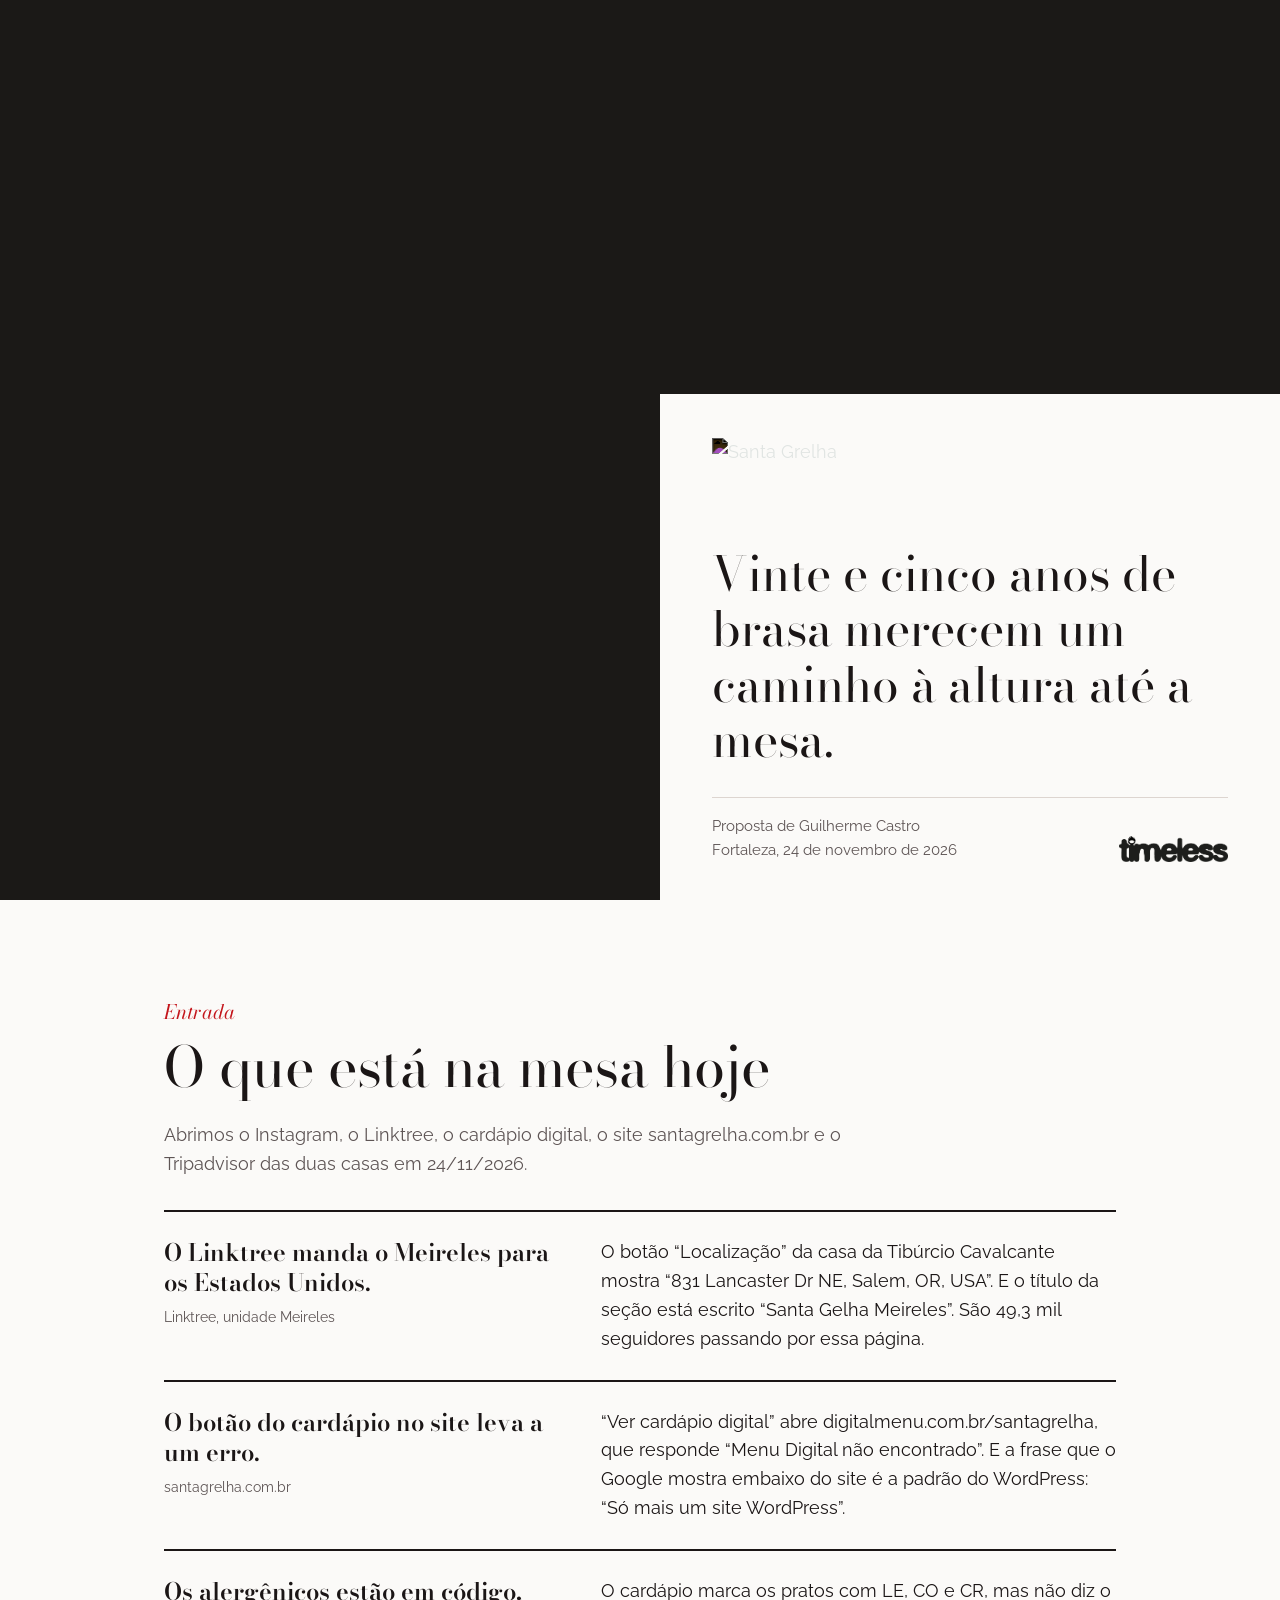
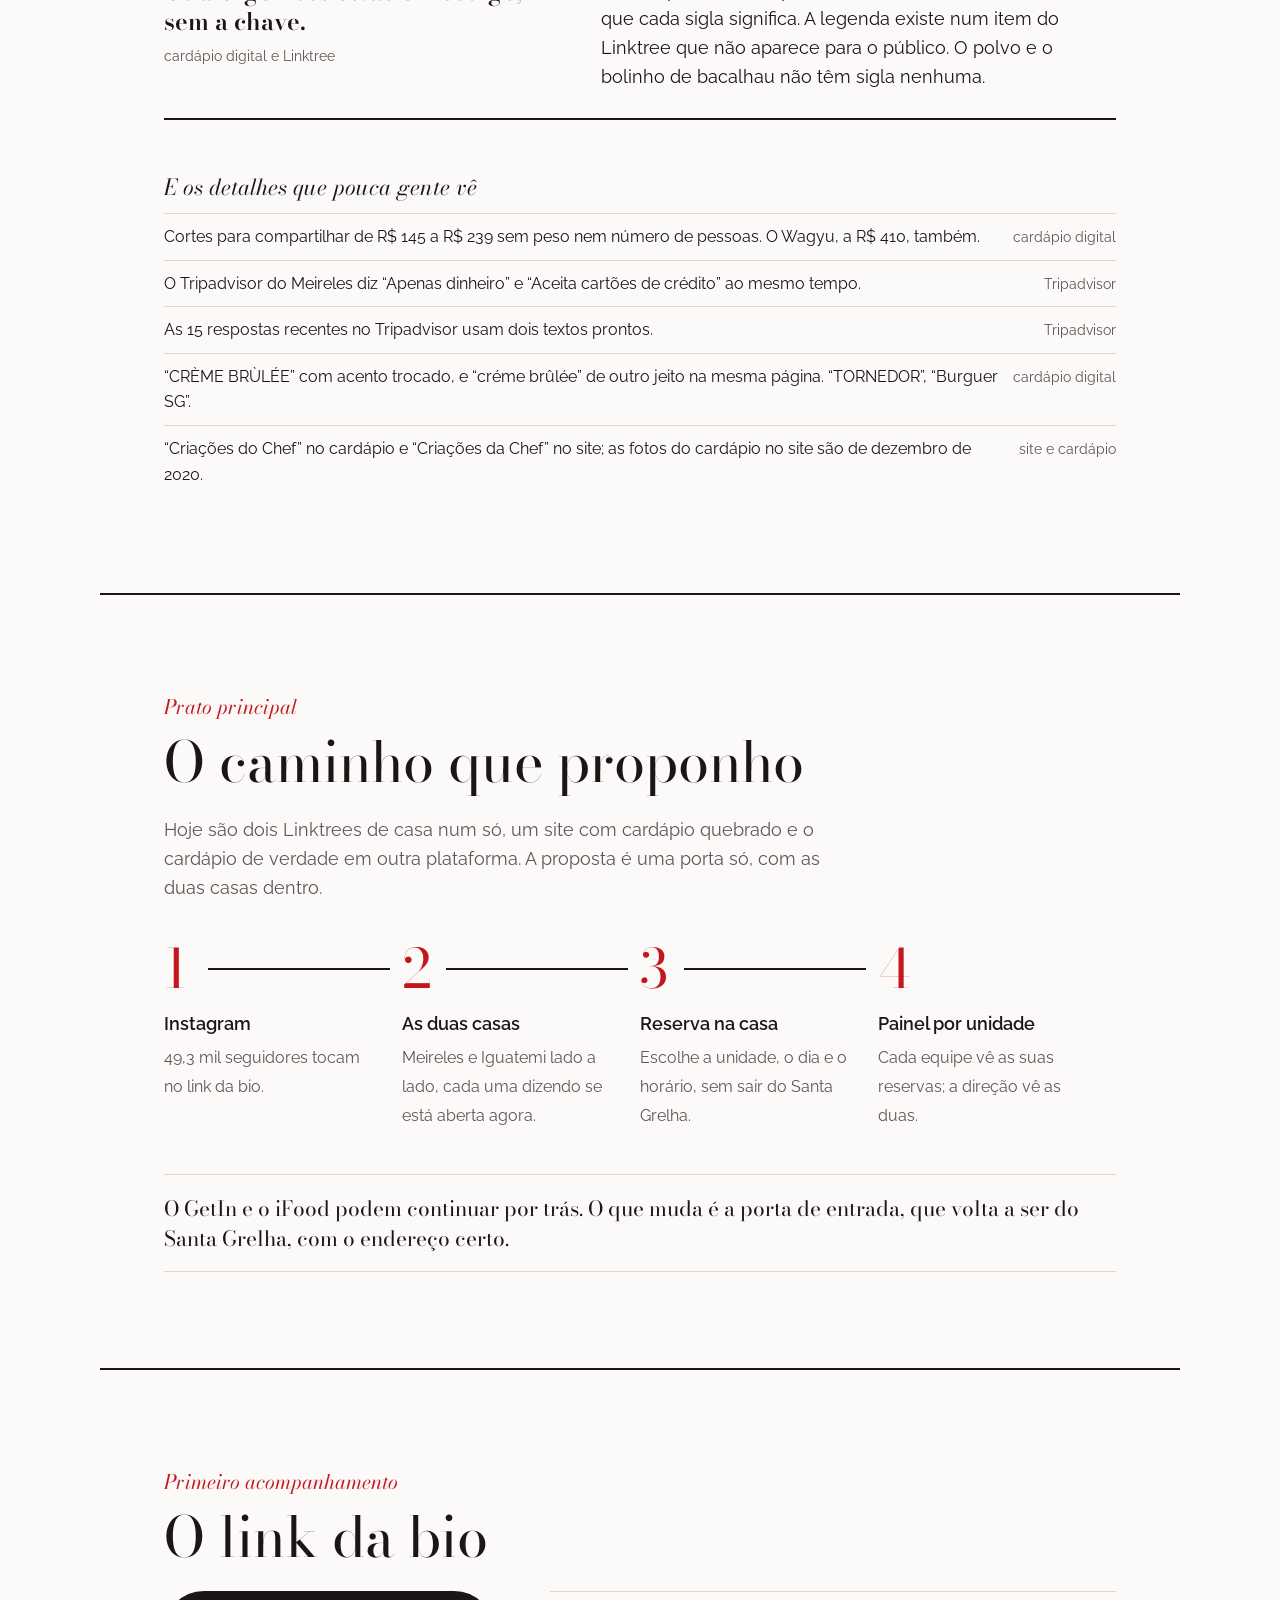
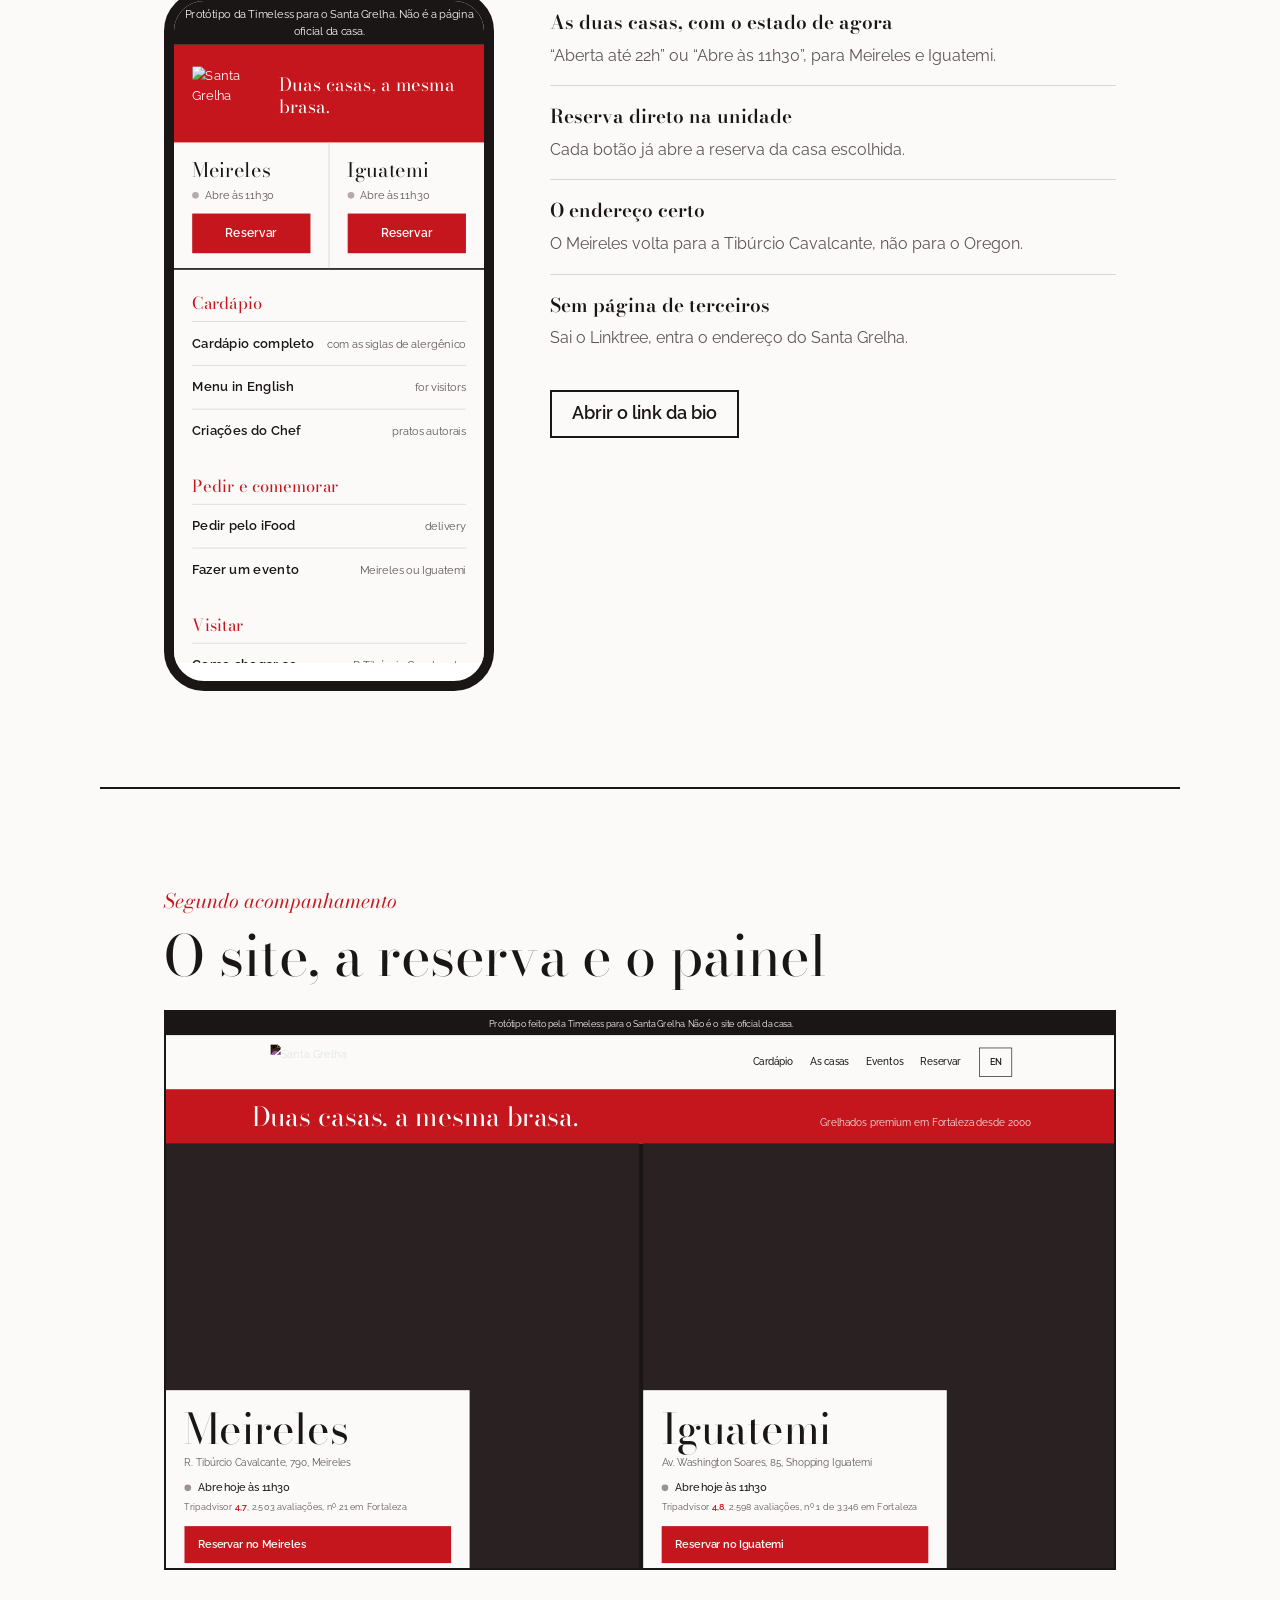
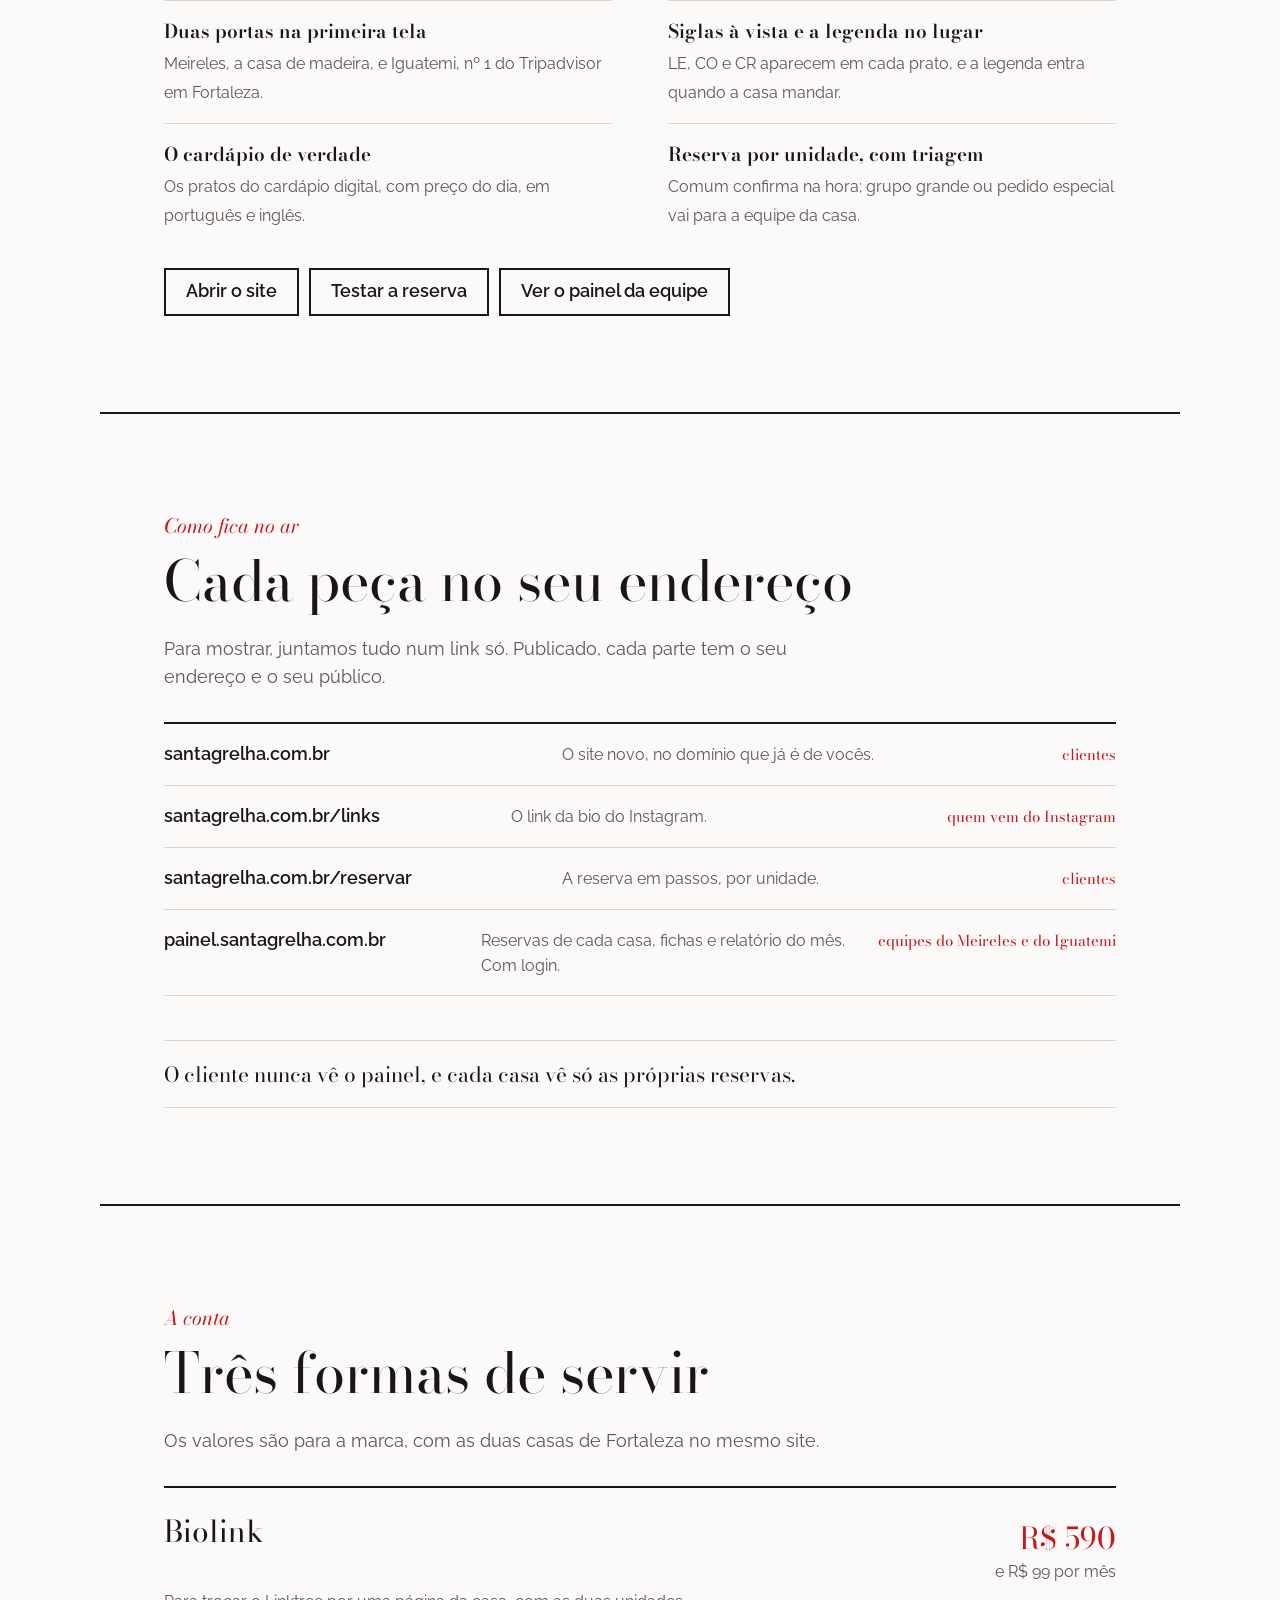
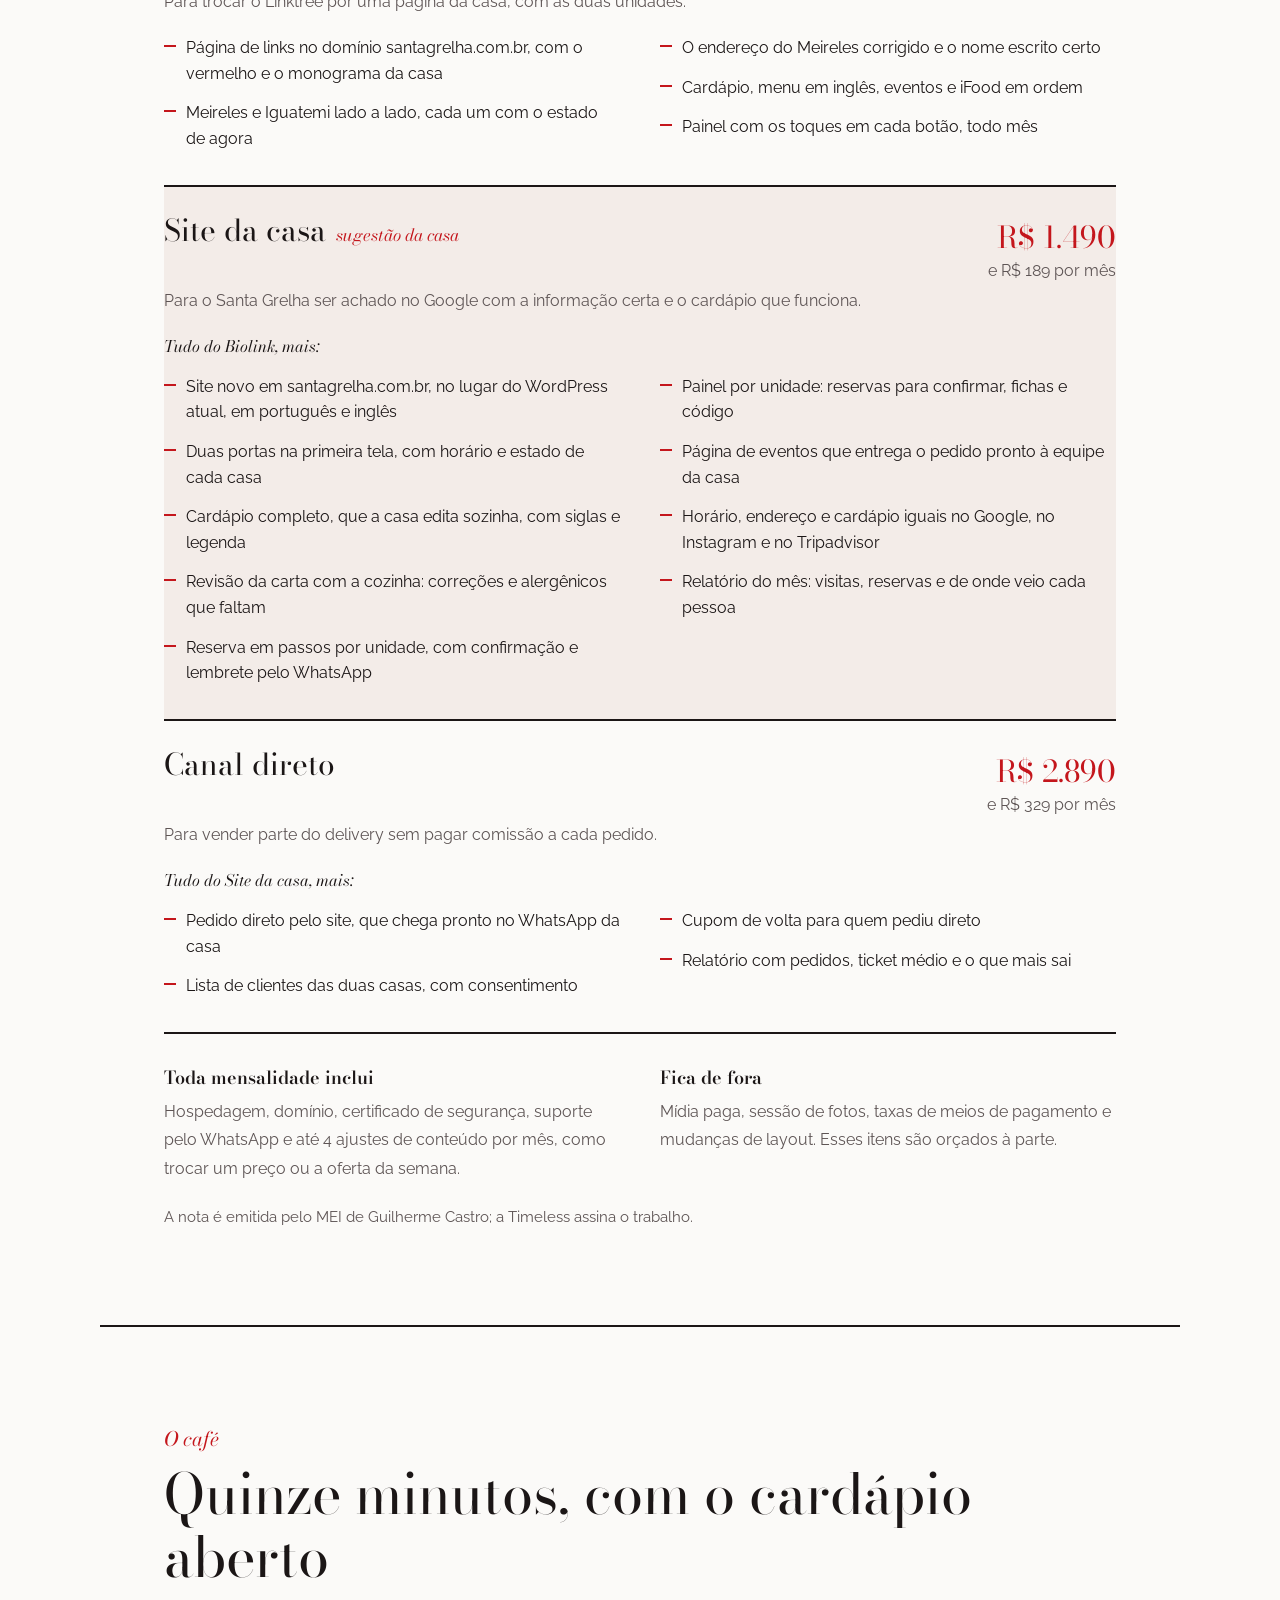
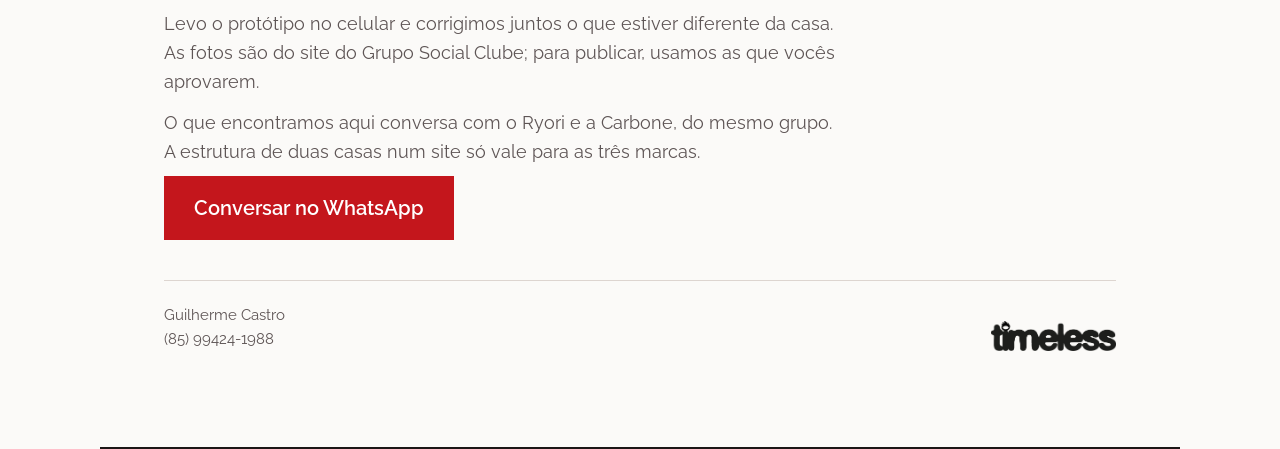
==== index.html @ 47408f88 "santa-grelha: proposta, site, reserva por unidade, link da bio e painel da equipe Co-Authored-By: Cl" ====
<!doctype html>
<html lang="pt-BR">
<head>
<meta charset="utf-8">
<meta name="viewport" content="width=device-width,initial-scale=1">
<meta name="robots" content="noindex,nofollow">
<title>Santa Grelha · proposta da Timeless</title>
<link rel="preconnect" href="https://fonts.googleapis.com">
<link rel="preconnect" href="https://fonts.gstatic.com" crossorigin>
<link href="https://fonts.googleapis.com/css2?family=Bodoni+Moda:ital,opsz,wght@0,6..96,400;0,6..96,500;0,6..96,600;1,6..96,400&family=Raleway:wght@400;500;600&display=swap" rel="stylesheet">
<style>
/* A proposta é um cardápio: entrada, prato principal, acompanhamentos, a conta, o café. Identidade tirada da própria casa. */

:root{--fundo:#FBFAF8;--fundo-2:#F3ECE8;--tinta:#1B1616;--tinta-2:#5E5555;--acento:#C4161C;--acento-txt:#fff;--regra:#DDD5D0;--serif:'Bodoni Moda',Didot,serif;--sans:'Raleway',system-ui,sans-serif;--peso:400;--italico:italic}
*{box-sizing:border-box;margin:0;padding:0}
body{background:var(--fundo);color:var(--tinta);font:400 18px/1.6 var(--sans);-webkit-font-smoothing:antialiased}
a{color:inherit}
:focus-visible{outline:3px solid var(--acento);outline-offset:3px}
.folha{max-width:1080px;margin:0 auto;padding:96px 64px;border-bottom:2px solid var(--tinta)}
.texto{max-width:62ch}
h2{font-family:var(--serif);font-style:var(--italico);font-weight:400;font-size:20px;color:var(--acento)}
h3{font-family:var(--serif);font-weight:var(--peso);font-size:clamp(34px,4.4vw,56px);line-height:1.12;margin:8px 0 22px}
p + p{margin-top:12px}
.mut{color:var(--tinta-2)}
.capa{position:relative;min-height:100vh;display:grid;grid-template-rows:1fr auto;background:#1b1917}
.capa .img{position:absolute;inset:0;background:url(https://static.wixstatic.com/media/404bb8_12f9ebec04d744c3be7153db3744b25d~mv2.jpg/v1/fill/w_2000,h_1300,al_c,q_82,enc_auto/sg.jpg) center/cover}
.capa .base{position:relative;background:var(--fundo);margin:0 0 0 auto;width:min(620px,100%);padding:44px 52px 38px}
.capa .wm{height:86px;filter:invert(1);mix-blend-mode:multiply;display:block;margin-bottom:22px}
.capa h1{font-family:var(--serif);font-weight:var(--peso);font-size:clamp(32px,3.8vw,48px);line-height:1.15}
.capa .por{display:flex;justify-content:space-between;align-items:end;gap:20px;margin-top:30px;padding-top:16px;border-top:1px solid var(--regra);font-size:15px;color:var(--tinta-2)}
.capa .por img{height:26px}
.achado{display:grid;grid-template-columns:minmax(0,1fr) minmax(0,1.3fr);gap:40px;padding:26px 0;border-top:2px solid var(--tinta)}
.achado:last-of-type{border-bottom:2px solid var(--tinta)}
.achado b{font-family:var(--serif);font-weight:600;font-size:24px;line-height:1.25;display:block}
.achado .fonte{font-size:14px;color:var(--tinta-2);margin-top:8px}
.miudos{margin-top:50px}
.miudos h4{font-family:var(--serif);font-style:var(--italico);font-weight:400;font-size:22px;margin-bottom:8px}
.miudo{display:flex;align-items:baseline;gap:12px;padding:10px 0;border-top:1px solid var(--regra);font-size:16px}
.miudo span:first-child{flex:1}
.miudo .onde{color:var(--tinta-2);font-size:14px;white-space:nowrap;text-align:right}
.elogio{margin-top:34px;padding:18px 22px;background:var(--fundo-2);font-family:var(--serif);font-size:20px;line-height:1.45}
.caminho{list-style:none;display:grid;grid-template-columns:repeat(4,1fr);margin-top:40px;counter-reset:p}
.caminho li{counter-increment:p;padding:0 24px 0 0;position:relative}
.caminho li::before{content:counter(p);display:block;font-family:var(--serif);font-size:54px;line-height:1;color:var(--acento);margin-bottom:14px}
.caminho li::after{content:'';position:absolute;top:26px;left:44px;right:12px;height:2px;background:var(--tinta)}
.caminho li:last-child::after{display:none}
.caminho b{display:block;font-weight:600;margin-bottom:4px}
.caminho span{font-size:16px;color:var(--tinta-2)}
.fica{margin-top:44px;padding:18px 0;border-top:1px solid var(--regra);border-bottom:1px solid var(--regra);font-family:var(--serif);font-size:21px;line-height:1.45}
.vivo{display:grid;grid-template-columns:auto 1fr;gap:56px;align-items:start;margin-top:12px}
.cel{width:330px;height:700px;border:10px solid var(--tinta);border-radius:40px;overflow:hidden;background:#fff}
.cel iframe{width:375px;height:800px;border:0;transform:scale(.827);transform-origin:0 0}
.notas{list-style:none}
.notas li{padding:16px 0;border-top:1px solid var(--regra)}
.notas b{display:block;font-family:var(--serif);font-weight:600;font-size:19px;margin-bottom:2px}
.notas span{color:var(--tinta-2);font-size:16px}
.abrir{display:inline-flex;align-items:center;min-height:48px;margin:22px 10px 0 0;padding:0 20px;border:2px solid var(--tinta);text-decoration:none;font-weight:600}
.abrir:hover{background:var(--tinta);color:var(--fundo)}
.tela{border:2px solid var(--tinta);height:560px;overflow:hidden;background:#fff;margin:6px 0 30px}
.tela iframe{width:1440px;height:1000px;border:0;transform:scale(.66);transform-origin:0 0}
.site .vivo{grid-template-columns:1fr 1fr}
.enderecos{margin-top:30px;border-top:2px solid var(--tinta)}
.enderecos div{display:grid;grid-template-columns:minmax(0,1.1fr) minmax(0,1.4fr) auto;gap:20px;padding:16px 0;border-bottom:1px solid var(--regra);align-items:baseline}
.enderecos b{font-weight:600;word-break:break-word}
.enderecos span{color:var(--tinta-2);font-size:16px}
.enderecos em{font-style:normal;font-family:var(--serif);color:var(--acento);font-size:15px;text-align:right}
.conta{margin-top:30px}
.plano{padding:26px 0;border-top:2px solid var(--tinta);display:grid;grid-template-columns:1fr auto;gap:8px 40px}
.plano:last-child{border-bottom:2px solid var(--tinta)}
.plano h4{font-family:var(--serif);font-weight:var(--peso);font-size:30px;line-height:1.15}
.plano .sug{font-family:var(--serif);font-style:var(--italico);font-size:17px;color:var(--acento);margin-left:10px}
.plano .val{text-align:right;font-family:var(--serif);font-size:30px;color:var(--acento);white-space:nowrap}
.plano .val small{display:block;font:400 16px var(--sans);color:var(--tinta-2)}
.plano p{color:var(--tinta-2);font-size:16px;grid-column:1/-1;max-width:70ch}
.plano.rec{background:var(--fundo-2)}
.vem{list-style:none;grid-column:1/-1;columns:2 300px;column-gap:40px;margin-top:6px}
.vem li{padding:7px 0 7px 22px;position:relative;font-size:16px;break-inside:avoid}
.vem li::before{content:'';position:absolute;left:0;top:17px;width:12px;height:2px;background:var(--acento)}
.vem li.tudo{font-family:var(--serif);font-style:var(--italico);padding-left:0;column-span:all}
.vem li.tudo::before{display:none}
.inclui{display:grid;grid-template-columns:1fr 1fr;gap:40px;margin-top:30px}
.inclui b{display:block;font-family:var(--serif);font-weight:600;font-size:18px;margin-bottom:4px}
.inclui span{color:var(--tinta-2);font-size:16px}
.rodape-conta{margin-top:22px;font-size:15px;color:var(--tinta-2);max-width:70ch}
.zap{display:inline-flex;align-items:center;min-height:64px;padding:0 30px;background:var(--acento);color:var(--acento-txt);text-decoration:none;font-size:20px;font-weight:600;margin:10px 0 40px}
.assina{display:flex;justify-content:space-between;align-items:end;gap:24px;flex-wrap:wrap;padding-top:22px;border-top:1px solid var(--regra);font-size:15px;color:var(--tinta-2)}
.assina img{height:30px}
.flutua{position:fixed;right:18px;bottom:18px;z-index:9;background:var(--acento);color:var(--acento-txt);text-decoration:none;font-weight:600;min-height:52px;display:none;align-items:center;padding:0 20px;box-shadow:0 8px 24px rgba(0,0,0,.25)}
@media (max-width:880px){
  .folha{padding:64px 22px} .capa .base{padding:32px 22px}
  .achado{grid-template-columns:1fr;gap:10px} .miudo{flex-direction:column;gap:2px} .miudo .onde{text-align:left}
  .caminho{grid-template-columns:1fr 1fr;gap:28px 0} .caminho li::after{display:none}
  .vivo,.site .vivo{grid-template-columns:1fr} .cel{margin:0 auto}
  .tela{height:300px} .tela iframe{transform:scale(.33)}
  .plano{grid-template-columns:1fr} .plano .val{text-align:left} .inclui{grid-template-columns:1fr;gap:18px}
  .enderecos div{grid-template-columns:1fr;gap:2px} .enderecos em{text-align:left}
}
@media print{
  @page{size:A4;margin:0}
  body{font-size:15px} .flutua{display:none!important} .abrir{display:none}
  .folha{max-width:none;height:297mm;overflow:hidden;padding:22mm 18mm;border:0;break-after:page}
  .capa{min-height:297mm;break-after:page} .capa .base{width:62%}
  .caminho{grid-template-columns:repeat(4,1fr)} .vivo{grid-template-columns:auto 1fr} .site .vivo{grid-template-columns:1fr 1fr}
  .tela{height:470px} .tela iframe{transform:scale(.48)}
  h3{font-size:38px;margin-bottom:14px} .folha .texto.mut{font-size:14px}
  .achado{padding:11px 0;gap:24px;grid-template-columns:1fr 2.2fr} .achado b{font-size:18px} .achado p{font-size:13px;line-height:1.5}
  .miudos{margin-top:18px} .miudo{padding:5px 0;font-size:12.5px} .miudo .onde{font-size:11.5px} .elogio{font-size:15px;margin-top:16px;padding:12px 16px}
  .folha.conta-folha{height:auto;min-height:0;overflow:visible}
  .plano{break-inside:avoid;padding:16px 0} .plano:last-child{break-before:page;margin-top:22mm}
  .vem li{font-size:13px;padding:4px 0 4px 20px} .vem li::before{top:12px} .plano h4,.plano .val{font-size:24px} .inclui{break-inside:avoid}
}

</style>
</head>
<body>
<header class="capa">
  <div class="img" role="img" aria-label="Fachada do Santa Grelha Meireles, foto do site do Grupo Social Clube"></div>
  <div></div>
  <div class="base">
    <img class="wm" src="https://static.wixstatic.com/media/404bb8_81e786be002e46a6983a11a3dbeebdc5~mv2.png/v1/fill/w_600,h_440,al_c,q_85/sg.png" alt="Santa Grelha">
    <h1>Vinte e cinco anos de brasa merecem um caminho à altura até a mesa.</h1>
    <div class="por"><span>Proposta de Guilherme Castro<br>Fortaleza, 24 de novembro de 2026</span><img src="assets/timeless.png" alt="Timeless"></div>
  </div>
</header>

<section class="folha">
  <h2>Entrada</h2>
  <h3>O que está na mesa hoje</h3>
  <p class="texto mut">Abrimos o Instagram, o Linktree, o cardápio digital, o site santagrelha.com.br e o Tripadvisor das duas casas em 24/11/2026.</p>
  <div style="margin-top:32px"><div class="achado"><div><b>O Linktree manda o Meireles para os Estados Unidos.</b><div class="fonte">Linktree, unidade Meireles</div></div><p>O botão “Localização” da casa da Tibúrcio Cavalcante mostra “831 Lancaster Dr NE, Salem, OR, USA”. E o título da seção está escrito “Santa Gelha Meireles”. São 49,3 mil seguidores passando por essa página.</p></div><div class="achado"><div><b>O botão do cardápio no site leva a um erro.</b><div class="fonte">santagrelha.com.br</div></div><p>“Ver cardápio digital” abre digitalmenu.com.br/santagrelha, que responde “Menu Digital não encontrado”. E a frase que o Google mostra embaixo do site é a padrão do WordPress: “Só mais um site WordPress”.</p></div><div class="achado"><div><b>Os alergênicos estão em código, sem a chave.</b><div class="fonte">cardápio digital e Linktree</div></div><p>O cardápio marca os pratos com LE, CO e CR, mas não diz o que cada sigla significa. A legenda existe num item do Linktree que não aparece para o público. O polvo e o bolinho de bacalhau não têm sigla nenhuma.</p></div></div>
  <div class="miudos"><h4>E os detalhes que pouca gente vê</h4><div class="miudo"><span>Cortes para compartilhar de R$ 145 a R$ 239 sem peso nem número de pessoas. O Wagyu, a R$ 410, também.</span><span class="onde">cardápio digital</span></div><div class="miudo"><span>O Tripadvisor do Meireles diz “Apenas dinheiro” e “Aceita cartões de crédito” ao mesmo tempo.</span><span class="onde">Tripadvisor</span></div><div class="miudo"><span>As 15 respostas recentes no Tripadvisor usam dois textos prontos.</span><span class="onde">Tripadvisor</span></div><div class="miudo"><span>“CRÈME BRÙLÉE” com acento trocado, e “créme brûlée” de outro jeito na mesma página. “TORNEDOR”, “Burguer SG”.</span><span class="onde">cardápio digital</span></div><div class="miudo"><span>“Criações do Chef” no cardápio e “Criações da Chef” no site; as fotos do cardápio no site são de dezembro de 2020.</span><span class="onde">site e cardápio</span></div></div>
</section>

<section class="folha">
  <h2>Prato principal</h2>
  <h3>O caminho que proponho</h3>
  <p class="texto mut">Hoje são dois Linktrees de casa num só, um site com cardápio quebrado e o cardápio de verdade em outra plataforma. A proposta é uma porta só, com as duas casas dentro.</p>
  <ol class="caminho"><li><b>Instagram</b><span>49,3 mil seguidores tocam no link da bio.</span></li><li><b>As duas casas</b><span>Meireles e Iguatemi lado a lado, cada uma dizendo se está aberta agora.</span></li><li><b>Reserva na casa</b><span>Escolhe a unidade, o dia e o horário, sem sair do Santa Grelha.</span></li><li><b>Painel por unidade</b><span>Cada equipe vê as suas reservas; a direção vê as duas.</span></li></ol>
  <p class="fica">O GetIn e o iFood podem continuar por trás. O que muda é a porta de entrada, que volta a ser do Santa Grelha, com o endereço certo.</p>
</section>

<section class="folha">
  <h2>Primeiro acompanhamento</h2>
  <h3>O link da bio</h3>
  <div class="vivo">
    <div class="cel"><iframe src="site/links/" title="Protótipo do link da bio" loading="lazy"></iframe></div>
    <div><ul class="notas"><li><b>As duas casas, com o estado de agora</b><span>“Aberta até 22h” ou “Abre às 11h30”, para Meireles e Iguatemi.</span></li><li><b>Reserva direto na unidade</b><span>Cada botão já abre a reserva da casa escolhida.</span></li><li><b>O endereço certo</b><span>O Meireles volta para a Tibúrcio Cavalcante, não para o Oregon.</span></li><li><b>Sem página de terceiros</b><span>Sai o Linktree, entra o endereço do Santa Grelha.</span></li></ul><a class="abrir" href="site/links/">Abrir o link da bio</a></div>
  </div>
</section>

<section class="folha site">
  <h2>Segundo acompanhamento</h2>
  <h3>O site, a reserva e o painel</h3>
  <div class="tela"><iframe src="site/" title="Protótipo do site" loading="lazy" tabindex="-1"></iframe></div>
  <div class="vivo"><ul class="notas"><li><b>Duas portas na primeira tela</b><span>Meireles, a casa de madeira, e Iguatemi, nº 1 do Tripadvisor em Fortaleza.</span></li><li><b>O cardápio de verdade</b><span>Os pratos do cardápio digital, com preço do dia, em português e inglês.</span></li></ul><ul class="notas"><li><b>Siglas à vista e a legenda no lugar</b><span>LE, CO e CR aparecem em cada prato, e a legenda entra quando a casa mandar.</span></li><li><b>Reserva por unidade, com triagem</b><span>Comum confirma na hora; grupo grande ou pedido especial vai para a equipe da casa.</span></li></ul></div>
  <a class="abrir" href="site/">Abrir o site</a><a class="abrir" href="site/reservar/">Testar a reserva</a><a class="abrir" href="painel/">Ver o painel da equipe</a>
</section>

<section class="folha">
  <h2>Como fica no ar</h2>
  <h3>Cada peça no seu endereço</h3>
  <p class="texto mut">Para mostrar, juntamos tudo num link só. Publicado, cada parte tem o seu endereço e o seu público.</p>
  <div class="enderecos"><div><b>santagrelha.com.br</b><span>O site novo, no domínio que já é de vocês.</span><em>clientes</em></div><div><b>santagrelha.com.br/links</b><span>O link da bio do Instagram.</span><em>quem vem do Instagram</em></div><div><b>santagrelha.com.br/reservar</b><span>A reserva em passos, por unidade.</span><em>clientes</em></div><div><b>painel.santagrelha.com.br</b><span>Reservas de cada casa, fichas e relatório do mês. Com login.</span><em>equipes do Meireles e do Iguatemi</em></div></div>
  <p class="fica">O cliente nunca vê o painel, e cada casa vê só as próprias reservas.</p>
</section>

<section class="folha conta-folha">
  <h2>A conta</h2>
  <h3>Três formas de servir</h3>
  <p class="texto mut">Os valores são para a marca, com as duas casas de Fortaleza no mesmo site.</p>
  <div class="conta">
    <div class="plano"><h4>Biolink</h4><div class="val">R$ 590<small>e R$ 99 por mês</small></div>
      <p>Para trocar o Linktree por uma página da casa, com as duas unidades.</p><ul class="vem"><li>Página de links no domínio santagrelha.com.br, com o vermelho e o monograma da casa</li><li>Meireles e Iguatemi lado a lado, cada um com o estado de agora</li><li>O endereço do Meireles corrigido e o nome escrito certo</li><li>Cardápio, menu em inglês, eventos e iFood em ordem</li><li>Painel com os toques em cada botão, todo mês</li></ul></div>
    <div class="plano rec"><h4>Site da casa<span class="sug">sugestão da casa</span></h4><div class="val">R$ 1.490<small>e R$ 189 por mês</small></div>
      <p>Para o Santa Grelha ser achado no Google com a informação certa e o cardápio que funciona.</p><ul class="vem"><li class="tudo">Tudo do Biolink, mais:</li><li>Site novo em santagrelha.com.br, no lugar do WordPress atual, em português e inglês</li><li>Duas portas na primeira tela, com horário e estado de cada casa</li><li>Cardápio completo, que a casa edita sozinha, com siglas e legenda</li><li>Revisão da carta com a cozinha: correções e alergênicos que faltam</li><li>Reserva em passos por unidade, com confirmação e lembrete pelo WhatsApp</li><li>Painel por unidade: reservas para confirmar, fichas e código</li><li>Página de eventos que entrega o pedido pronto à equipe da casa</li><li>Horário, endereço e cardápio iguais no Google, no Instagram e no Tripadvisor</li><li>Relatório do mês: visitas, reservas e de onde veio cada pessoa</li></ul></div>
    <div class="plano"><h4>Canal direto</h4><div class="val">R$ 2.890<small>e R$ 329 por mês</small></div>
      <p>Para vender parte do delivery sem pagar comissão a cada pedido.</p><ul class="vem"><li class="tudo">Tudo do Site da casa, mais:</li><li>Pedido direto pelo site, que chega pronto no WhatsApp da casa</li><li>Lista de clientes das duas casas, com consentimento</li><li>Cupom de volta para quem pediu direto</li><li>Relatório com pedidos, ticket médio e o que mais sai</li></ul></div>
  </div>
  <div class="inclui">
    <div><b>Toda mensalidade inclui</b><span>Hospedagem, domínio, certificado de segurança, suporte pelo WhatsApp e até 4 ajustes de conteúdo por mês, como trocar um preço ou a oferta da semana.</span></div>
    <div><b>Fica de fora</b><span>Mídia paga, sessão de fotos, taxas de meios de pagamento e mudanças de layout. Esses itens são orçados à parte.</span></div>
  </div>
  <p class="rodape-conta">A nota é emitida pelo MEI de Guilherme Castro; a Timeless assina o trabalho.</p>
</section>

<section class="folha">
  <h2>O café</h2>
  <h3>Quinze minutos, com o cardápio aberto</h3>
  <p class="texto mut">Levo o protótipo no celular e corrigimos juntos o que estiver diferente da casa. As fotos são do site do Grupo Social Clube; para publicar, usamos as que vocês aprovarem.</p>
  <p class="texto mut">O que encontramos aqui conversa com o Ryori e a Carbone, do mesmo grupo. A estrutura de duas casas num site só vale para as três marcas.</p>
  <a class="zap" href="https://wa.me/5585994241988?text=Ol%C3%A1%2C%20Guilherme.%20Vi%20a%20proposta%20para%20o%20Santa%20Grelha." target="_blank" rel="noopener">Conversar no WhatsApp</a>
  <div class="assina"><span>Guilherme Castro<br>(85) 99424-1988</span><img src="assets/timeless.png" alt="Timeless"></div>
</section>
<script>
const fl=()=>document.querySelector('.flutua').style.display=scrollY>innerHeight*.6?'flex':'none';
addEventListener('scroll',fl,{passive:true});
</script>
<a class="flutua" href="https://wa.me/5585994241988?text=Ol%C3%A1%2C%20Guilherme.%20Vi%20a%20proposta%20para%20o%20Santa%20Grelha." target="_blank" rel="noopener">WhatsApp</a>
</body>
</html>
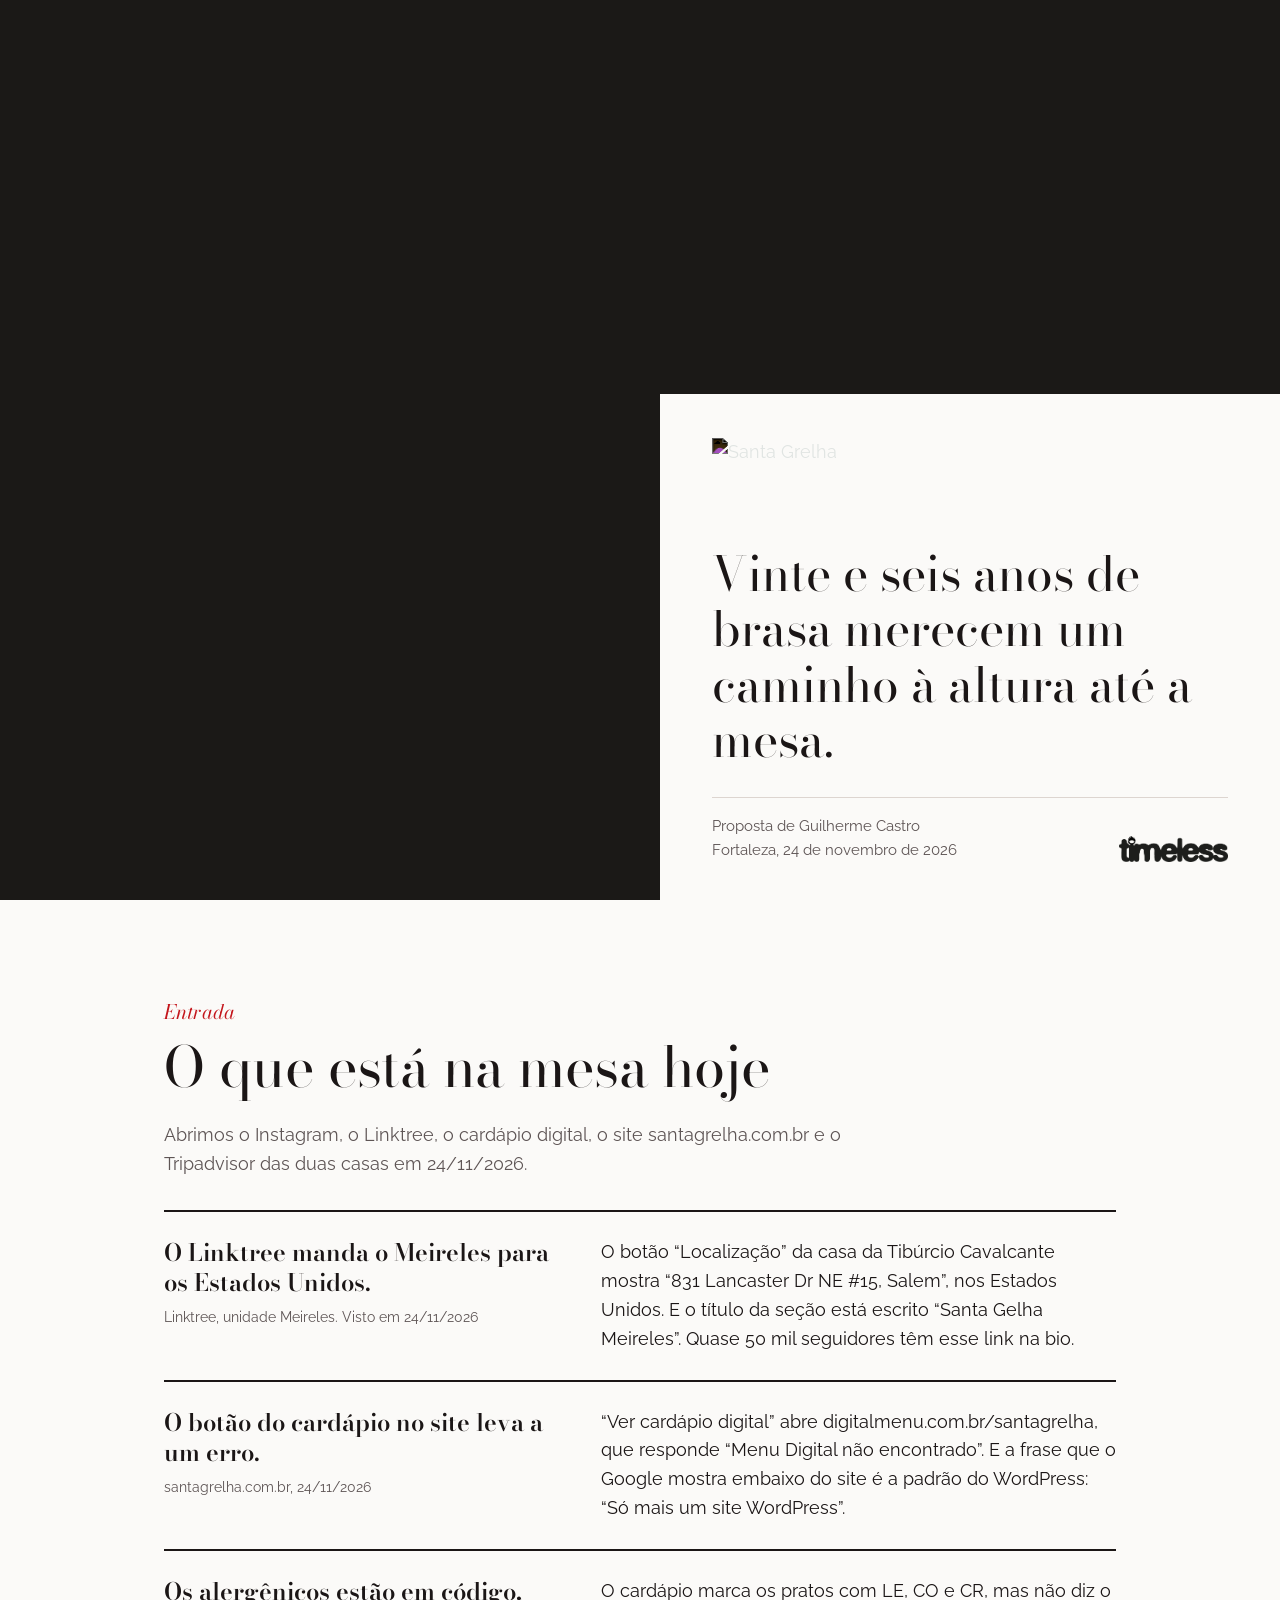
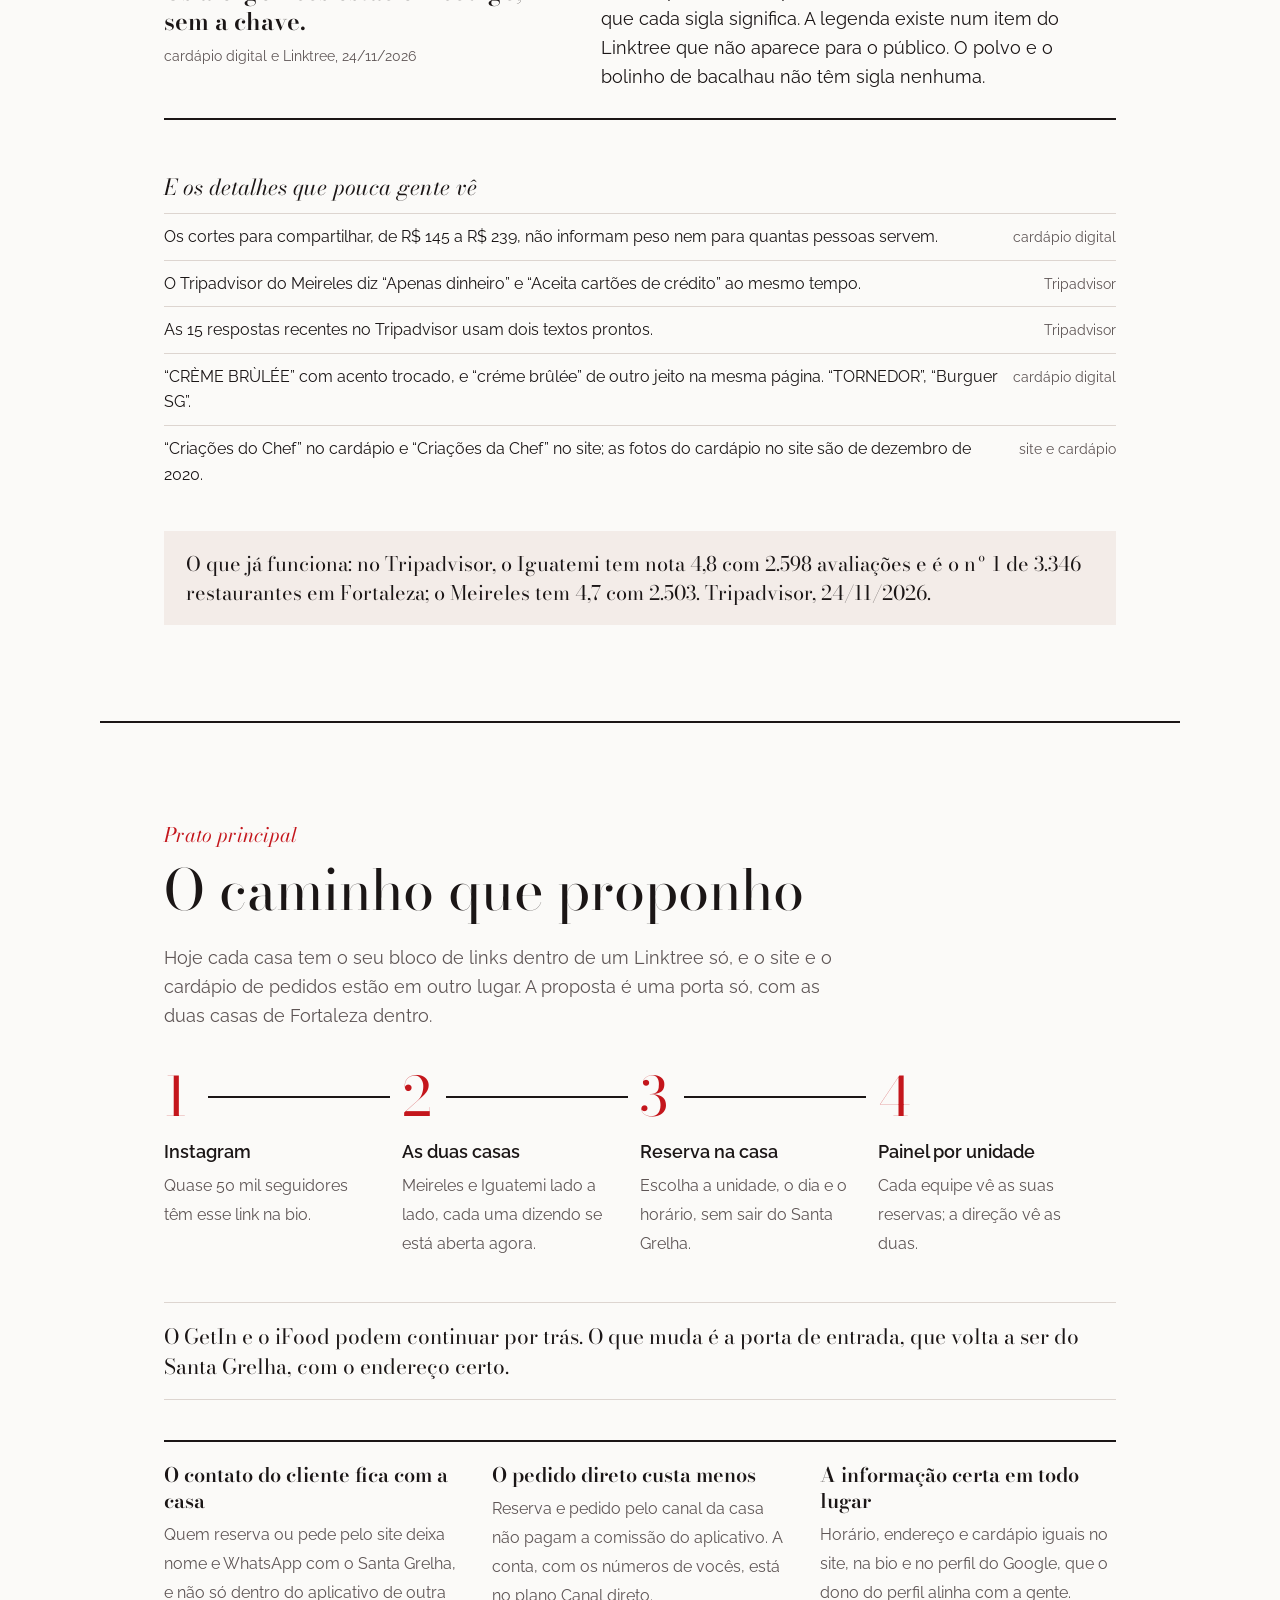
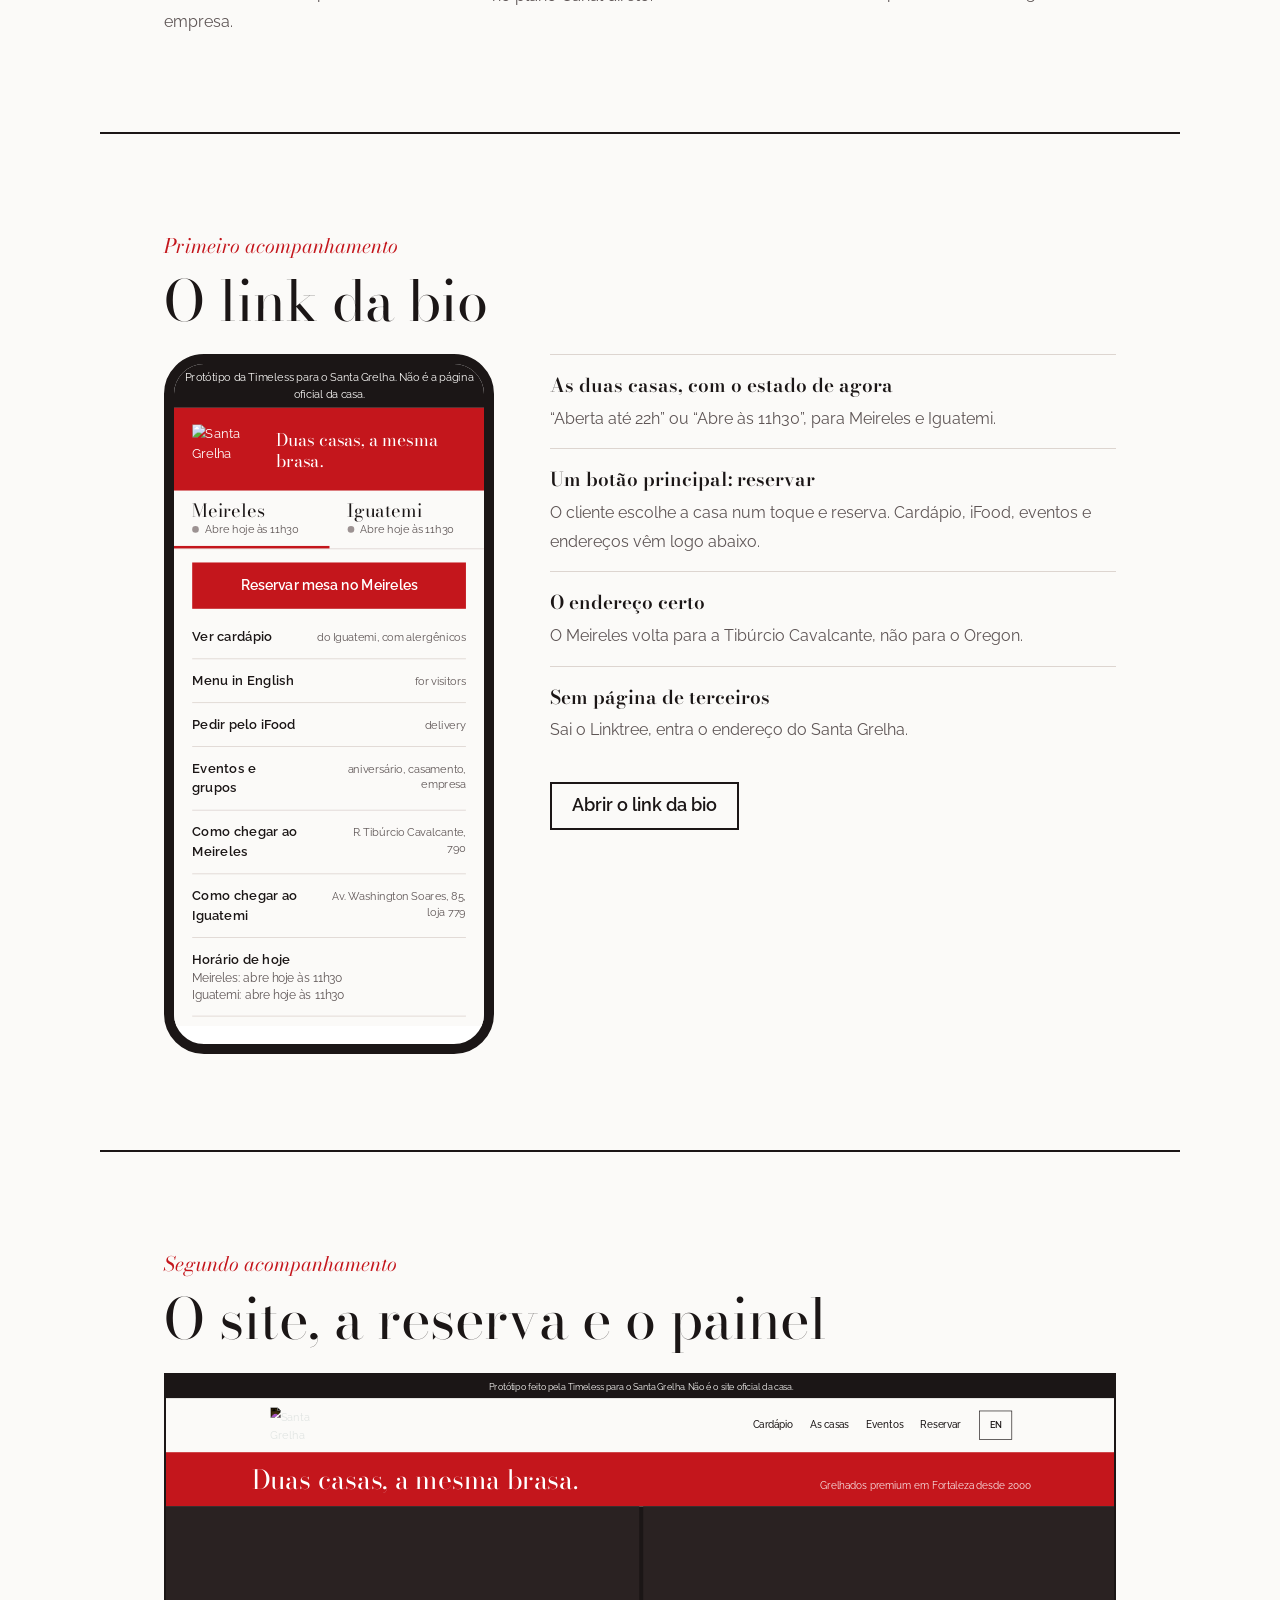
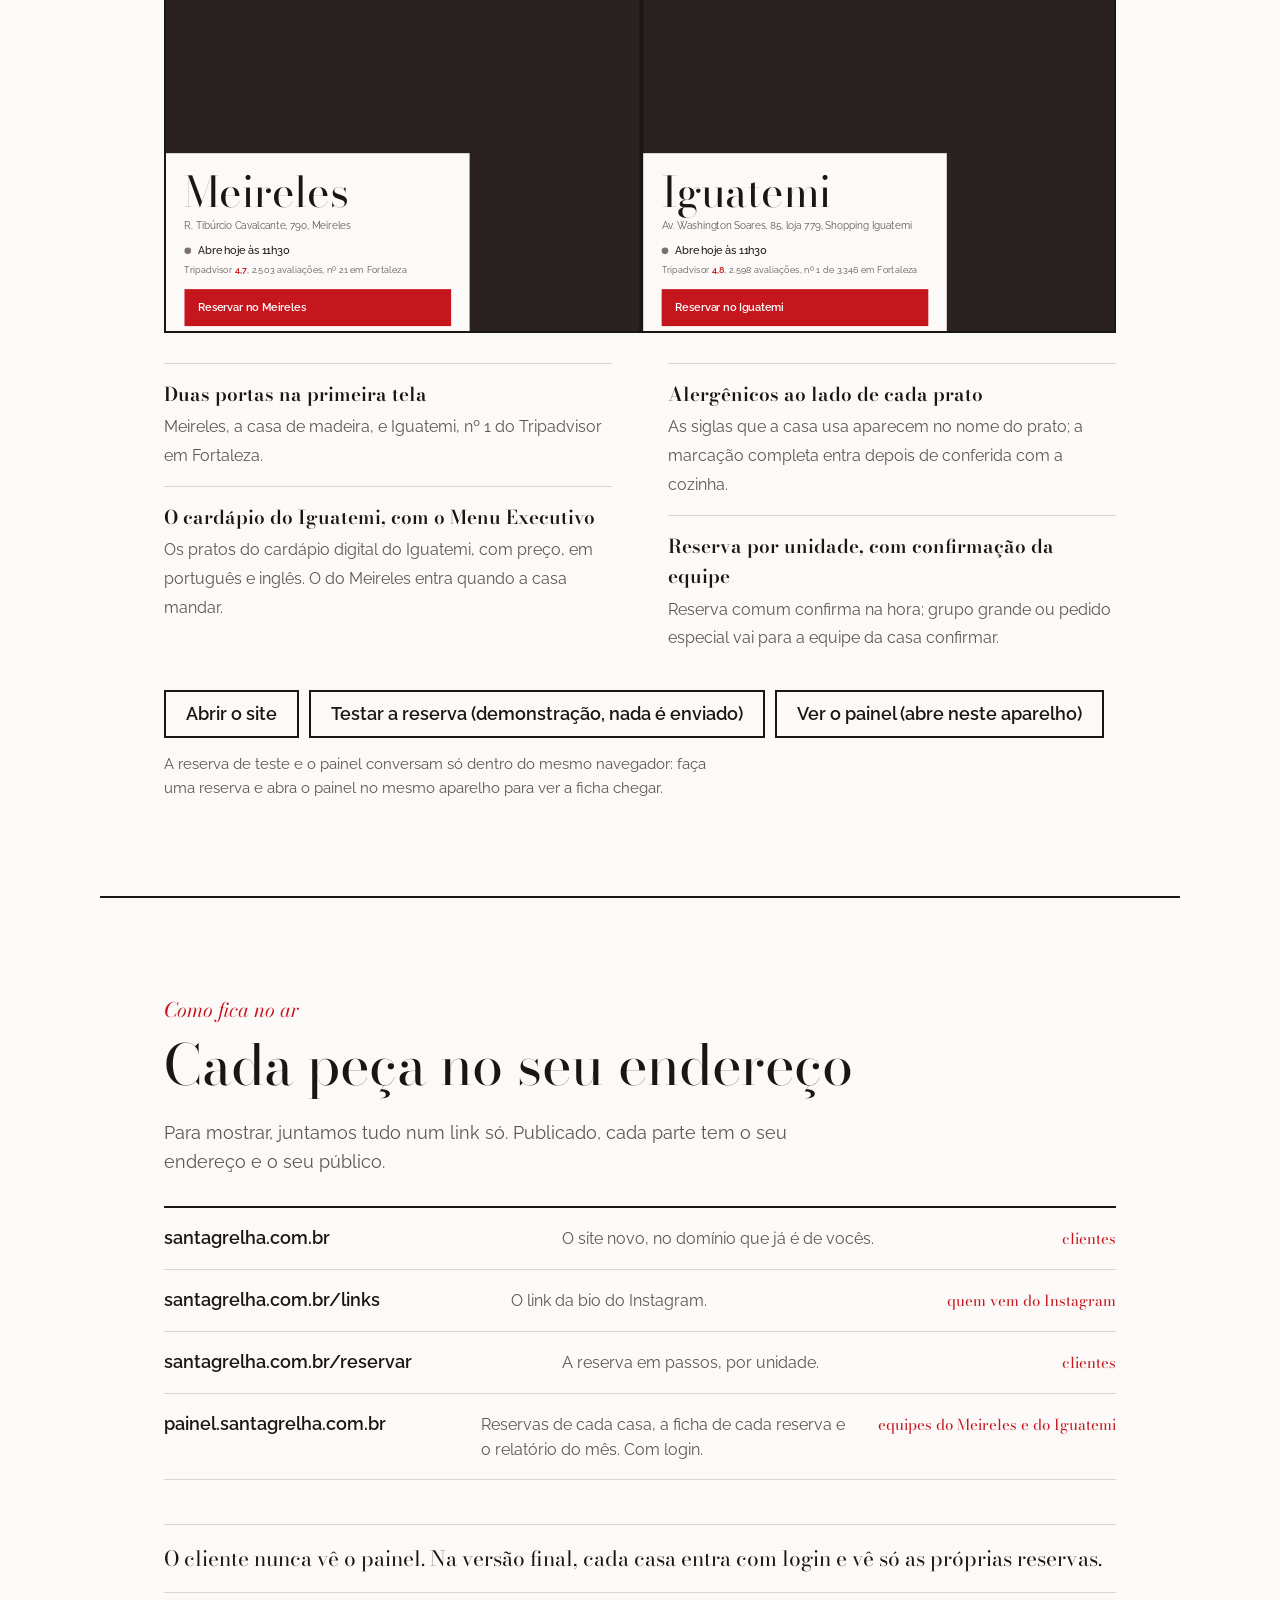
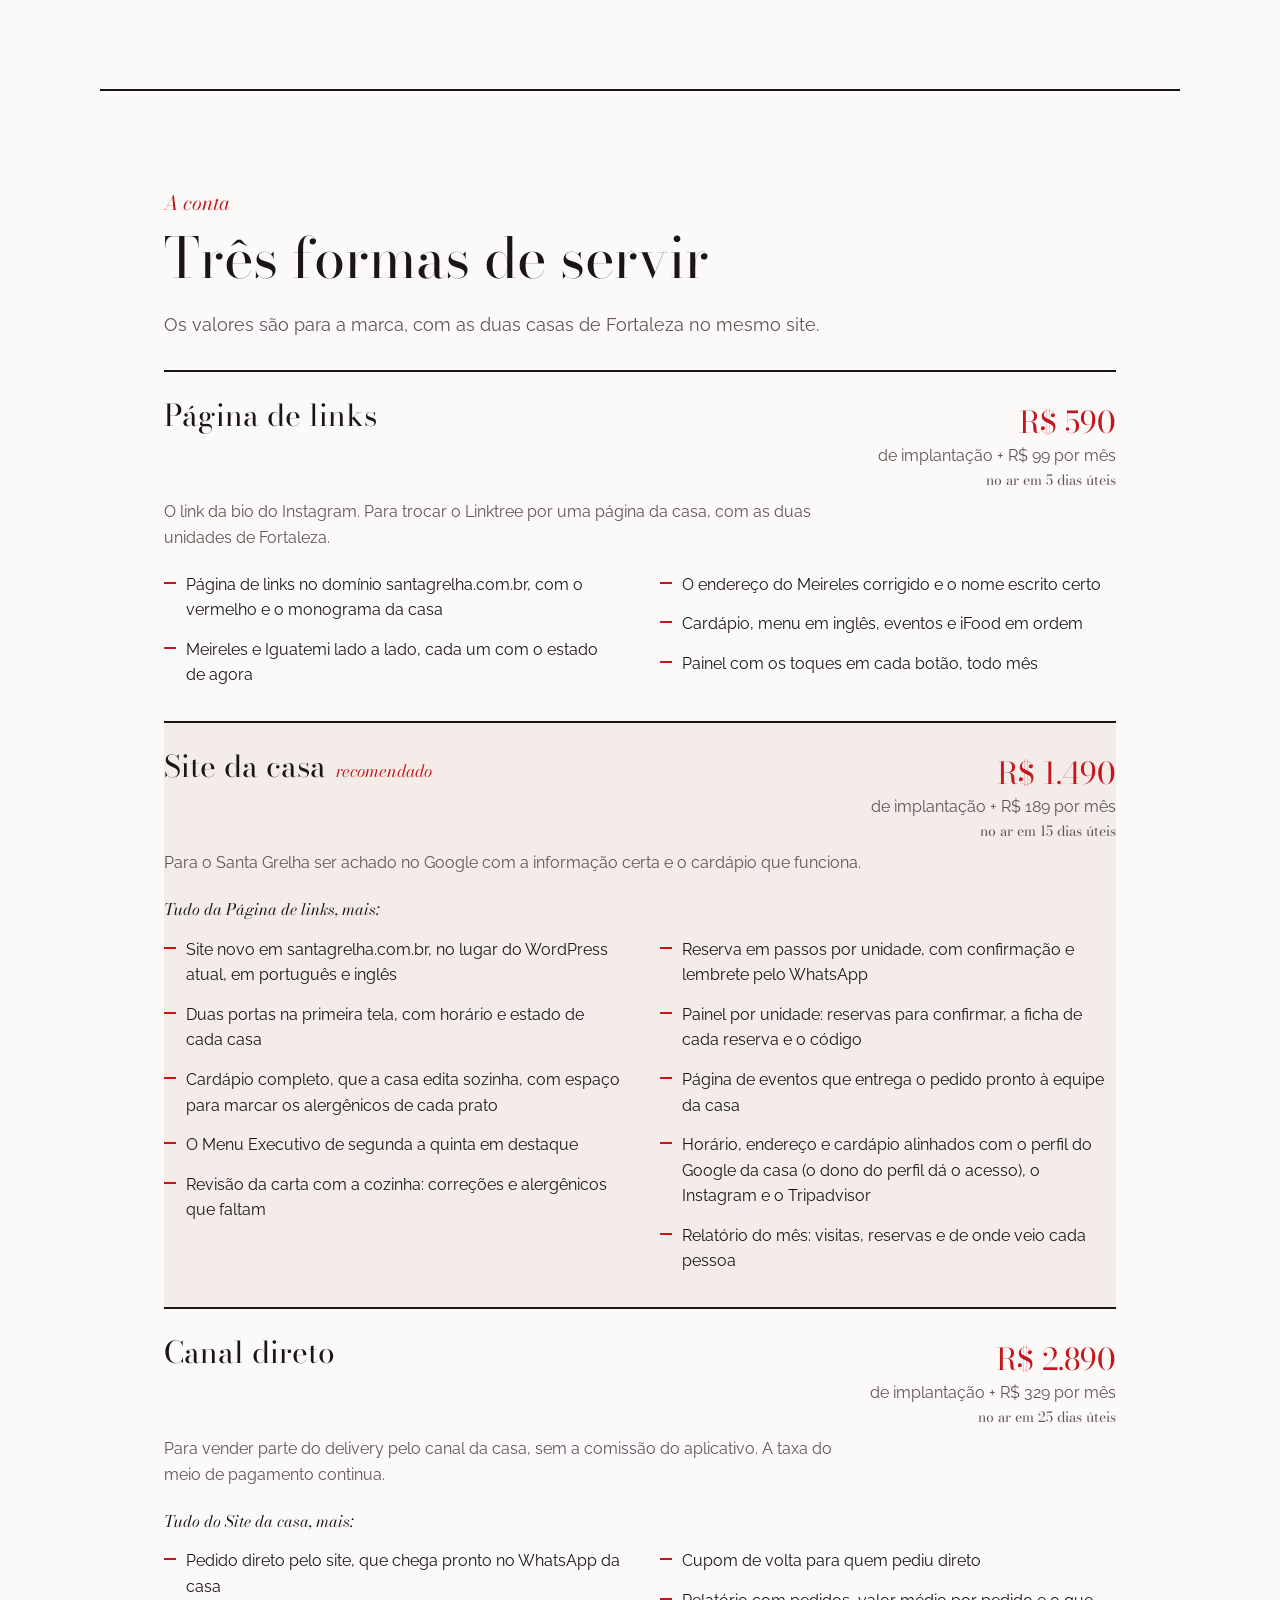
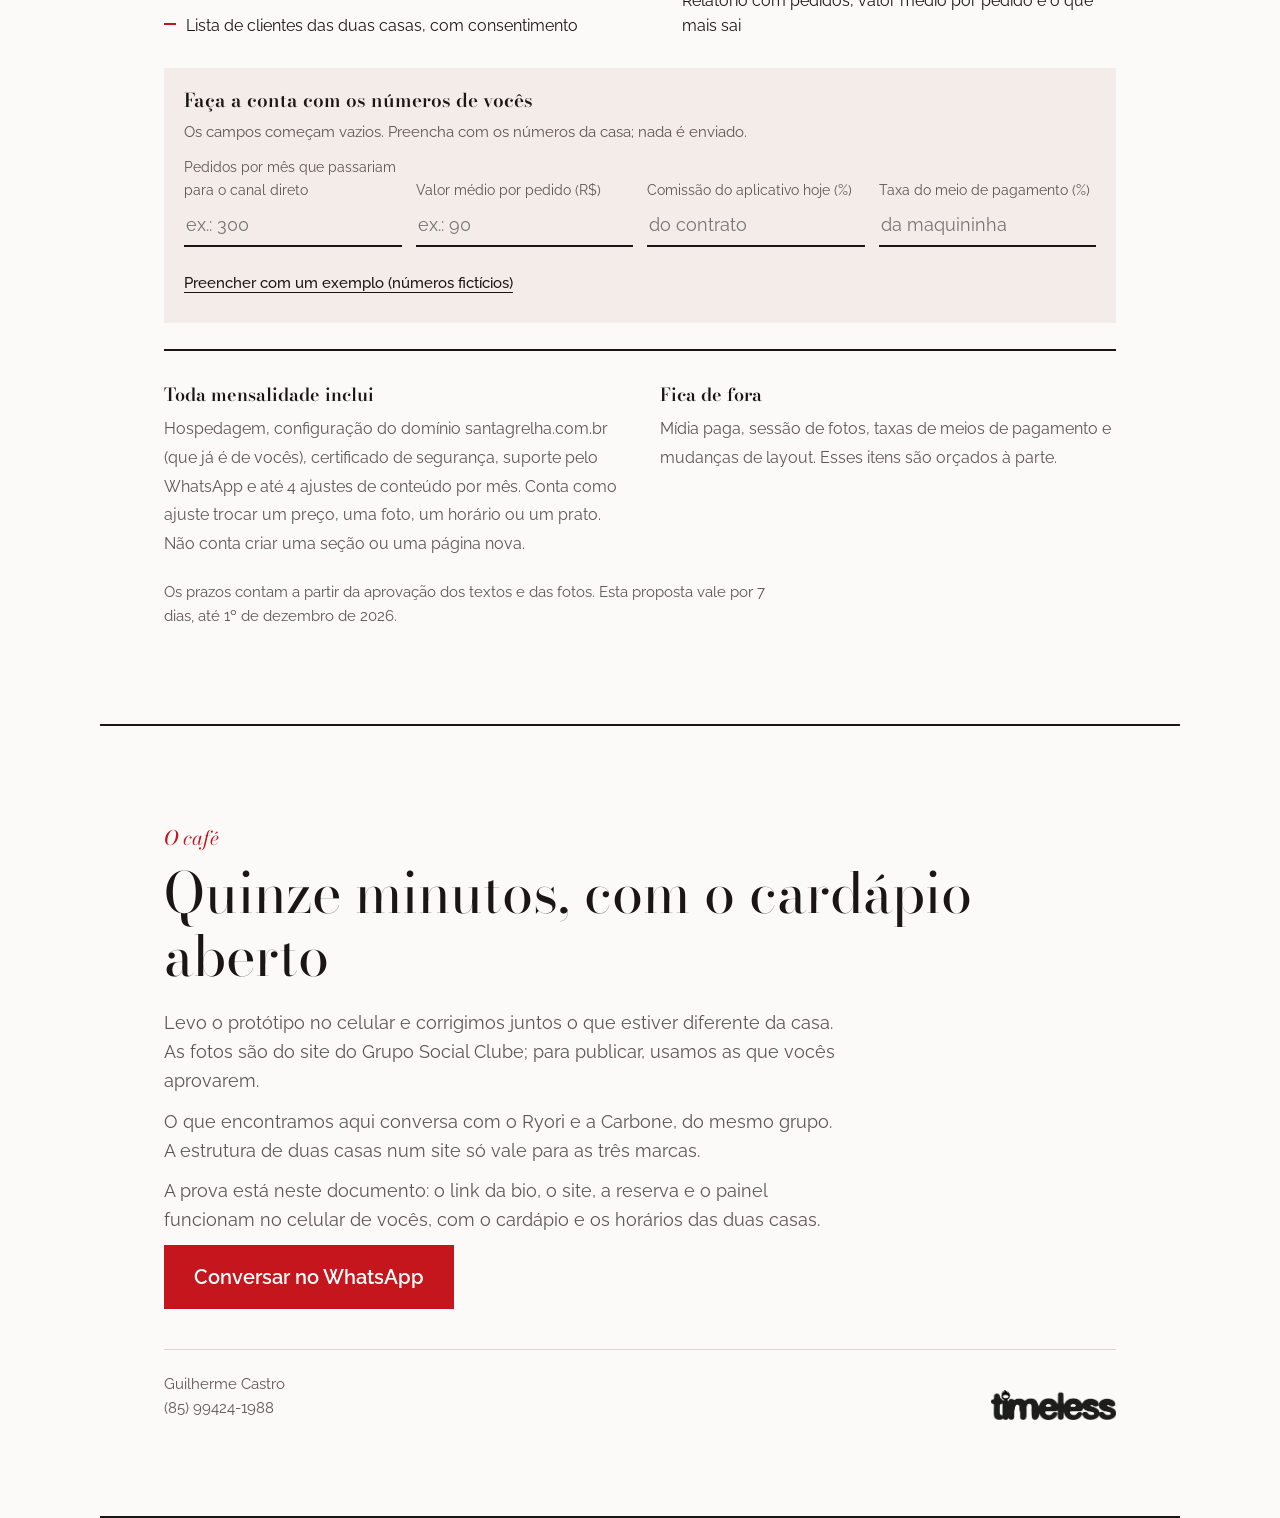
==== commit 7431e1f4: "Proposta: implantação explícita, prazos, validade, calculadora, prova e og:tags Co-Authored-By: Clau" ====
--- a/index.html
+++ b/index.html
@@ -5,6 +5,11 @@
 <meta name="viewport" content="width=device-width,initial-scale=1">
 <meta name="robots" content="noindex,nofollow">
 <title>Santa Grelha · proposta da Timeless</title>
+<meta property="og:type" content="website">
+<meta property="og:title" content="Santa Grelha · proposta da Timeless">
+<meta property="og:description" content="Proposta para o Santa Grelha: link da bio, site, reserva por unidade e painel da equipe, para as duas casas de Fortaleza.">
+<meta property="og:image" content="https://static.wixstatic.com/media/404bb8_12f9ebec04d744c3be7153db3744b25d~mv2.jpg/v1/fill/w_2000,h_1300,al_c,q_82,enc_auto/sg.jpg">
+<meta name="twitter:card" content="summary_large_image">
 <link rel="preconnect" href="https://fonts.googleapis.com">
 <link rel="preconnect" href="https://fonts.gstatic.com" crossorigin>
 <link href="https://fonts.googleapis.com/css2?family=Bodoni+Moda:ital,opsz,wght@0,6..96,400;0,6..96,500;0,6..96,600;1,6..96,400&family=Raleway:wght@400;500;600&display=swap" rel="stylesheet">
@@ -85,6 +90,23 @@
 .zap{display:inline-flex;align-items:center;min-height:64px;padding:0 30px;background:var(--acento);color:var(--acento-txt);text-decoration:none;font-size:20px;font-weight:600;margin:10px 0 40px}
 .assina{display:flex;justify-content:space-between;align-items:end;gap:24px;flex-wrap:wrap;padding-top:22px;border-top:1px solid var(--regra);font-size:15px;color:var(--tinta-2)}
 .assina img{height:30px}
+.ganhos{list-style:none;display:grid;grid-template-columns:repeat(3,1fr);gap:32px;margin-top:40px;border-top:2px solid var(--tinta);padding-top:20px}
+.ganhos b{display:block;font-family:var(--serif);font-weight:600;font-size:20px;line-height:1.3;margin-bottom:6px}
+.ganhos span{color:var(--tinta-2);font-size:16px}
+.calc{grid-column:1/-1;margin-top:14px;padding:18px 20px;background:var(--fundo-2)}
+.plano.rec .calc{background:var(--fundo)}
+.calc h5{font-family:var(--serif);font-weight:600;font-size:19px;margin-bottom:4px}
+.calc .mut{font-size:15px}
+.calc .campos{display:grid;grid-template-columns:repeat(4,minmax(0,1fr));gap:14px;margin-top:12px}
+.calc label{display:grid;gap:2px;font-size:14px;color:var(--tinta-2);align-content:end}
+.calc input{background:transparent;border:0;border-bottom:2px solid var(--tinta);font:400 18px var(--sans);color:var(--tinta);padding:6px 2px;min-height:44px;width:100%;border-radius:0}
+.calc .res{margin-top:14px;font-size:16px;font-variant-numeric:tabular-nums}
+.calc .res div{display:flex;justify-content:space-between;gap:16px;padding:6px 0;border-top:1px solid var(--regra)}
+.calc .res div:last-child{font-weight:600}
+.calc button{background:none;border:0;font:500 15px var(--sans);color:var(--tinta);text-decoration:underline;text-underline-offset:4px;cursor:pointer;min-height:44px;padding:0}
+.prazo{display:block;font-size:14px;color:var(--tinta-2);margin-top:4px}
+.prova{margin-top:30px;padding:16px 20px;background:var(--fundo-2);font-size:16px}
+.prova b{font-family:var(--serif);font-weight:600}
 .flutua{position:fixed;right:18px;bottom:18px;z-index:9;background:var(--acento);color:var(--acento-txt);text-decoration:none;font-weight:600;min-height:52px;display:none;align-items:center;padding:0 20px;box-shadow:0 8px 24px rgba(0,0,0,.25)}
 @media (max-width:880px){
   .folha{padding:64px 22px} .capa .base{padding:32px 22px}
@@ -94,19 +116,21 @@
   .tela{height:300px} .tela iframe{transform:scale(.33)}
   .plano{grid-template-columns:1fr} .plano .val{text-align:left} .inclui{grid-template-columns:1fr;gap:18px}
   .enderecos div{grid-template-columns:1fr;gap:2px} .enderecos em{text-align:left}
+  .ganhos{grid-template-columns:1fr;gap:18px} .calc .campos{grid-template-columns:1fr 1fr}
 }
 @media print{
   @page{size:A4;margin:0}
-  body{font-size:15px} .flutua{display:none!important} .abrir{display:none}
+  body{font-size:15px} .flutua{display:none!important} .abrir{display:none} .so-tela{display:none}
   .folha{max-width:none;height:297mm;overflow:hidden;padding:22mm 18mm;border:0;break-after:page}
   .capa{min-height:297mm;break-after:page} .capa .base{width:62%}
   .caminho{grid-template-columns:repeat(4,1fr)} .vivo{grid-template-columns:auto 1fr} .site .vivo{grid-template-columns:1fr 1fr}
   .tela{height:470px} .tela iframe{transform:scale(.48)}
   h3{font-size:38px;margin-bottom:14px} .folha .texto.mut{font-size:14px}
   .achado{padding:11px 0;gap:24px;grid-template-columns:1fr 2.2fr} .achado b{font-size:18px} .achado p{font-size:13px;line-height:1.5}
-  .miudos{margin-top:18px} .miudo{padding:5px 0;font-size:12.5px} .miudo .onde{font-size:11.5px} .elogio{font-size:15px;margin-top:16px;padding:12px 16px}
+  .miudos{margin-top:18px} .miudo{padding:5px 0;font-size:12.5px} .miudo .onde{font-size:11.5px} .elogio{font-size:13px;line-height:1.4;margin-top:10px;padding:8px 12px} .notas li{padding:9px 0} .notas b{font-size:16px} .notas span{font-size:13px} .achado .fonte{font-size:11.5px;margin-top:4px}
   .folha.conta-folha{height:auto;min-height:0;overflow:visible}
   .plano{break-inside:avoid;padding:16px 0} .plano:last-child{break-before:page;margin-top:22mm}
+  .calc{display:none} .ganhos b{font-size:16px} .ganhos span{font-size:13px}
   .vem li{font-size:13px;padding:4px 0 4px 20px} .vem li::before{top:12px} .plano h4,.plano .val{font-size:24px} .inclui{break-inside:avoid}
 }
 
@@ -118,7 +142,7 @@
   <div></div>
   <div class="base">
     <img class="wm" src="https://static.wixstatic.com/media/404bb8_81e786be002e46a6983a11a3dbeebdc5~mv2.png/v1/fill/w_600,h_440,al_c,q_85/sg.png" alt="Santa Grelha">
-    <h1>Vinte e cinco anos de brasa merecem um caminho à altura até a mesa.</h1>
+    <h1>Vinte e seis anos de brasa merecem um caminho à altura até a mesa.</h1>
     <div class="por"><span>Proposta de Guilherme Castro<br>Fortaleza, 24 de novembro de 2026</span><img src="assets/timeless.png" alt="Timeless"></div>
   </div>
 </header>
@@ -127,16 +151,22 @@
   <h2>Entrada</h2>
   <h3>O que está na mesa hoje</h3>
   <p class="texto mut">Abrimos o Instagram, o Linktree, o cardápio digital, o site santagrelha.com.br e o Tripadvisor das duas casas em 24/11/2026.</p>
-  <div style="margin-top:32px"><div class="achado"><div><b>O Linktree manda o Meireles para os Estados Unidos.</b><div class="fonte">Linktree, unidade Meireles</div></div><p>O botão “Localização” da casa da Tibúrcio Cavalcante mostra “831 Lancaster Dr NE, Salem, OR, USA”. E o título da seção está escrito “Santa Gelha Meireles”. São 49,3 mil seguidores passando por essa página.</p></div><div class="achado"><div><b>O botão do cardápio no site leva a um erro.</b><div class="fonte">santagrelha.com.br</div></div><p>“Ver cardápio digital” abre digitalmenu.com.br/santagrelha, que responde “Menu Digital não encontrado”. E a frase que o Google mostra embaixo do site é a padrão do WordPress: “Só mais um site WordPress”.</p></div><div class="achado"><div><b>Os alergênicos estão em código, sem a chave.</b><div class="fonte">cardápio digital e Linktree</div></div><p>O cardápio marca os pratos com LE, CO e CR, mas não diz o que cada sigla significa. A legenda existe num item do Linktree que não aparece para o público. O polvo e o bolinho de bacalhau não têm sigla nenhuma.</p></div></div>
-  <div class="miudos"><h4>E os detalhes que pouca gente vê</h4><div class="miudo"><span>Cortes para compartilhar de R$ 145 a R$ 239 sem peso nem número de pessoas. O Wagyu, a R$ 410, também.</span><span class="onde">cardápio digital</span></div><div class="miudo"><span>O Tripadvisor do Meireles diz “Apenas dinheiro” e “Aceita cartões de crédito” ao mesmo tempo.</span><span class="onde">Tripadvisor</span></div><div class="miudo"><span>As 15 respostas recentes no Tripadvisor usam dois textos prontos.</span><span class="onde">Tripadvisor</span></div><div class="miudo"><span>“CRÈME BRÙLÉE” com acento trocado, e “créme brûlée” de outro jeito na mesma página. “TORNEDOR”, “Burguer SG”.</span><span class="onde">cardápio digital</span></div><div class="miudo"><span>“Criações do Chef” no cardápio e “Criações da Chef” no site; as fotos do cardápio no site são de dezembro de 2020.</span><span class="onde">site e cardápio</span></div></div>
+  <div style="margin-top:32px"><div class="achado"><div><b>O Linktree manda o Meireles para os Estados Unidos.</b><div class="fonte">Linktree, unidade Meireles. Visto em 24/11/2026</div></div><p>O botão “Localização” da casa da Tibúrcio Cavalcante mostra “831 Lancaster Dr NE #15, Salem”, nos Estados Unidos. E o título da seção está escrito “Santa Gelha Meireles”. Quase 50 mil seguidores têm esse link na bio.</p></div><div class="achado"><div><b>O botão do cardápio no site leva a um erro.</b><div class="fonte">santagrelha.com.br, 24/11/2026</div></div><p>“Ver cardápio digital” abre digitalmenu.com.br/santagrelha, que responde “Menu Digital não encontrado”. E a frase que o Google mostra embaixo do site é a padrão do WordPress: “Só mais um site WordPress”.</p></div><div class="achado"><div><b>Os alergênicos estão em código, sem a chave.</b><div class="fonte">cardápio digital e Linktree, 24/11/2026</div></div><p>O cardápio marca os pratos com LE, CO e CR, mas não diz o que cada sigla significa. A legenda existe num item do Linktree que não aparece para o público. O polvo e o bolinho de bacalhau não têm sigla nenhuma.</p></div></div>
+  <div class="miudos"><h4>E os detalhes que pouca gente vê</h4><div class="miudo"><span>Os cortes para compartilhar, de R$ 145 a R$ 239, não informam peso nem para quantas pessoas servem.</span><span class="onde">cardápio digital</span></div><div class="miudo"><span>O Tripadvisor do Meireles diz “Apenas dinheiro” e “Aceita cartões de crédito” ao mesmo tempo.</span><span class="onde">Tripadvisor</span></div><div class="miudo"><span>As 15 respostas recentes no Tripadvisor usam dois textos prontos.</span><span class="onde">Tripadvisor</span></div><div class="miudo"><span>“CRÈME BRÙLÉE” com acento trocado, e “créme brûlée” de outro jeito na mesma página. “TORNEDOR”, “Burguer SG”.</span><span class="onde">cardápio digital</span></div><div class="miudo"><span>“Criações do Chef” no cardápio e “Criações da Chef” no site; as fotos do cardápio no site são de dezembro de 2020.</span><span class="onde">site e cardápio</span></div></div>
+  <p class="elogio">O que já funciona: no Tripadvisor, o Iguatemi tem nota 4,8 com 2.598 avaliações e é o nº 1 de 3.346 restaurantes em Fortaleza; o Meireles tem 4,7 com 2.503. Tripadvisor, 24/11/2026.</p>
 </section>
 
 <section class="folha">
   <h2>Prato principal</h2>
   <h3>O caminho que proponho</h3>
-  <p class="texto mut">Hoje são dois Linktrees de casa num só, um site com cardápio quebrado e o cardápio de verdade em outra plataforma. A proposta é uma porta só, com as duas casas dentro.</p>
-  <ol class="caminho"><li><b>Instagram</b><span>49,3 mil seguidores tocam no link da bio.</span></li><li><b>As duas casas</b><span>Meireles e Iguatemi lado a lado, cada uma dizendo se está aberta agora.</span></li><li><b>Reserva na casa</b><span>Escolhe a unidade, o dia e o horário, sem sair do Santa Grelha.</span></li><li><b>Painel por unidade</b><span>Cada equipe vê as suas reservas; a direção vê as duas.</span></li></ol>
+  <p class="texto mut">Hoje cada casa tem o seu bloco de links dentro de um Linktree só, e o site e o cardápio de pedidos estão em outro lugar. A proposta é uma porta só, com as duas casas de Fortaleza dentro.</p>
+  <ol class="caminho"><li><b>Instagram</b><span>Quase 50 mil seguidores têm esse link na bio.</span></li><li><b>As duas casas</b><span>Meireles e Iguatemi lado a lado, cada uma dizendo se está aberta agora.</span></li><li><b>Reserva na casa</b><span>Escolha a unidade, o dia e o horário, sem sair do Santa Grelha.</span></li><li><b>Painel por unidade</b><span>Cada equipe vê as suas reservas; a direção vê as duas.</span></li></ol>
   <p class="fica">O GetIn e o iFood podem continuar por trás. O que muda é a porta de entrada, que volta a ser do Santa Grelha, com o endereço certo.</p>
+  <ul class="ganhos">
+    <li><b>O contato do cliente fica com a casa</b><span>Quem reserva ou pede pelo site deixa nome e WhatsApp com o Santa Grelha, e não só dentro do aplicativo de outra empresa.</span></li>
+    <li><b>O pedido direto custa menos</b><span>Reserva e pedido pelo canal da casa não pagam a comissão do aplicativo. A conta, com os números de vocês, está no plano Canal direto.</span></li>
+    <li><b>A informação certa em todo lugar</b><span>Horário, endereço e cardápio iguais no site, na bio e no perfil do Google, que o dono do perfil alinha com a gente.</span></li>
+  </ul>
 </section>
 
 <section class="folha">
@@ -144,7 +174,7 @@
   <h3>O link da bio</h3>
   <div class="vivo">
     <div class="cel"><iframe src="site/links/" title="Protótipo do link da bio" loading="lazy"></iframe></div>
-    <div><ul class="notas"><li><b>As duas casas, com o estado de agora</b><span>“Aberta até 22h” ou “Abre às 11h30”, para Meireles e Iguatemi.</span></li><li><b>Reserva direto na unidade</b><span>Cada botão já abre a reserva da casa escolhida.</span></li><li><b>O endereço certo</b><span>O Meireles volta para a Tibúrcio Cavalcante, não para o Oregon.</span></li><li><b>Sem página de terceiros</b><span>Sai o Linktree, entra o endereço do Santa Grelha.</span></li></ul><a class="abrir" href="site/links/">Abrir o link da bio</a></div>
+    <div><ul class="notas"><li><b>As duas casas, com o estado de agora</b><span>“Aberta até 22h” ou “Abre às 11h30”, para Meireles e Iguatemi.</span></li><li><b>Um botão principal: reservar</b><span>O cliente escolhe a casa num toque e reserva. Cardápio, iFood, eventos e endereços vêm logo abaixo.</span></li><li><b>O endereço certo</b><span>O Meireles volta para a Tibúrcio Cavalcante, não para o Oregon.</span></li><li><b>Sem página de terceiros</b><span>Sai o Linktree, entra o endereço do Santa Grelha.</span></li></ul><a class="abrir" href="site/links/">Abrir o link da bio</a></div>
   </div>
 </section>
 
@@ -152,16 +182,17 @@
   <h2>Segundo acompanhamento</h2>
   <h3>O site, a reserva e o painel</h3>
   <div class="tela"><iframe src="site/" title="Protótipo do site" loading="lazy" tabindex="-1"></iframe></div>
-  <div class="vivo"><ul class="notas"><li><b>Duas portas na primeira tela</b><span>Meireles, a casa de madeira, e Iguatemi, nº 1 do Tripadvisor em Fortaleza.</span></li><li><b>O cardápio de verdade</b><span>Os pratos do cardápio digital, com preço do dia, em português e inglês.</span></li></ul><ul class="notas"><li><b>Siglas à vista e a legenda no lugar</b><span>LE, CO e CR aparecem em cada prato, e a legenda entra quando a casa mandar.</span></li><li><b>Reserva por unidade, com triagem</b><span>Comum confirma na hora; grupo grande ou pedido especial vai para a equipe da casa.</span></li></ul></div>
-  <a class="abrir" href="site/">Abrir o site</a><a class="abrir" href="site/reservar/">Testar a reserva</a><a class="abrir" href="painel/">Ver o painel da equipe</a>
+  <div class="vivo"><ul class="notas"><li><b>Duas portas na primeira tela</b><span>Meireles, a casa de madeira, e Iguatemi, nº 1 do Tripadvisor em Fortaleza.</span></li><li><b>O cardápio do Iguatemi, com o Menu Executivo</b><span>Os pratos do cardápio digital do Iguatemi, com preço, em português e inglês. O do Meireles entra quando a casa mandar.</span></li></ul><ul class="notas"><li><b>Alergênicos ao lado de cada prato</b><span>As siglas que a casa usa aparecem no nome do prato; a marcação completa entra depois de conferida com a cozinha.</span></li><li><b>Reserva por unidade, com confirmação da equipe</b><span>Reserva comum confirma na hora; grupo grande ou pedido especial vai para a equipe da casa confirmar.</span></li></ul></div>
+  <a class="abrir" href="site/">Abrir o site</a><a class="abrir" href="site/reservar/">Testar a reserva (demonstração, nada é enviado)</a><a class="abrir" href="painel/">Ver o painel (abre neste aparelho)</a>
+  <p class="texto mut so-tela" style="margin-top:14px;font-size:15px">A reserva de teste e o painel conversam só dentro do mesmo navegador: faça uma reserva e abra o painel no mesmo aparelho para ver a ficha chegar.</p>
 </section>
 
 <section class="folha">
   <h2>Como fica no ar</h2>
   <h3>Cada peça no seu endereço</h3>
   <p class="texto mut">Para mostrar, juntamos tudo num link só. Publicado, cada parte tem o seu endereço e o seu público.</p>
-  <div class="enderecos"><div><b>santagrelha.com.br</b><span>O site novo, no domínio que já é de vocês.</span><em>clientes</em></div><div><b>santagrelha.com.br/links</b><span>O link da bio do Instagram.</span><em>quem vem do Instagram</em></div><div><b>santagrelha.com.br/reservar</b><span>A reserva em passos, por unidade.</span><em>clientes</em></div><div><b>painel.santagrelha.com.br</b><span>Reservas de cada casa, fichas e relatório do mês. Com login.</span><em>equipes do Meireles e do Iguatemi</em></div></div>
-  <p class="fica">O cliente nunca vê o painel, e cada casa vê só as próprias reservas.</p>
+  <div class="enderecos"><div><b>santagrelha.com.br</b><span>O site novo, no domínio que já é de vocês.</span><em>clientes</em></div><div><b>santagrelha.com.br/links</b><span>O link da bio do Instagram.</span><em>quem vem do Instagram</em></div><div><b>santagrelha.com.br/reservar</b><span>A reserva em passos, por unidade.</span><em>clientes</em></div><div><b>painel.santagrelha.com.br</b><span>Reservas de cada casa, a ficha de cada reserva e o relatório do mês. Com login.</span><em>equipes do Meireles e do Iguatemi</em></div></div>
+  <p class="fica">O cliente nunca vê o painel. Na versão final, cada casa entra com login e vê só as próprias reservas.</p>
 </section>
 
 <section class="folha conta-folha">
@@ -169,18 +200,30 @@
   <h3>Três formas de servir</h3>
   <p class="texto mut">Os valores são para a marca, com as duas casas de Fortaleza no mesmo site.</p>
   <div class="conta">
-    <div class="plano"><h4>Biolink</h4><div class="val">R$ 590<small>e R$ 99 por mês</small></div>
-      <p>Para trocar o Linktree por uma página da casa, com as duas unidades.</p><ul class="vem"><li>Página de links no domínio santagrelha.com.br, com o vermelho e o monograma da casa</li><li>Meireles e Iguatemi lado a lado, cada um com o estado de agora</li><li>O endereço do Meireles corrigido e o nome escrito certo</li><li>Cardápio, menu em inglês, eventos e iFood em ordem</li><li>Painel com os toques em cada botão, todo mês</li></ul></div>
-    <div class="plano rec"><h4>Site da casa<span class="sug">sugestão da casa</span></h4><div class="val">R$ 1.490<small>e R$ 189 por mês</small></div>
-      <p>Para o Santa Grelha ser achado no Google com a informação certa e o cardápio que funciona.</p><ul class="vem"><li class="tudo">Tudo do Biolink, mais:</li><li>Site novo em santagrelha.com.br, no lugar do WordPress atual, em português e inglês</li><li>Duas portas na primeira tela, com horário e estado de cada casa</li><li>Cardápio completo, que a casa edita sozinha, com siglas e legenda</li><li>Revisão da carta com a cozinha: correções e alergênicos que faltam</li><li>Reserva em passos por unidade, com confirmação e lembrete pelo WhatsApp</li><li>Painel por unidade: reservas para confirmar, fichas e código</li><li>Página de eventos que entrega o pedido pronto à equipe da casa</li><li>Horário, endereço e cardápio iguais no Google, no Instagram e no Tripadvisor</li><li>Relatório do mês: visitas, reservas e de onde veio cada pessoa</li></ul></div>
-    <div class="plano"><h4>Canal direto</h4><div class="val">R$ 2.890<small>e R$ 329 por mês</small></div>
-      <p>Para vender parte do delivery sem pagar comissão a cada pedido.</p><ul class="vem"><li class="tudo">Tudo do Site da casa, mais:</li><li>Pedido direto pelo site, que chega pronto no WhatsApp da casa</li><li>Lista de clientes das duas casas, com consentimento</li><li>Cupom de volta para quem pediu direto</li><li>Relatório com pedidos, ticket médio e o que mais sai</li></ul></div>
+    <div class="plano"><h4>Página de links</h4><div class="val">R$ 590<small>de implantação + R$ 99 por mês</small><span class="prazo">no ar em 5 dias úteis</span></div>
+      <p>O link da bio do Instagram. Para trocar o Linktree por uma página da casa, com as duas unidades de Fortaleza.</p><ul class="vem"><li>Página de links no domínio santagrelha.com.br, com o vermelho e o monograma da casa</li><li>Meireles e Iguatemi lado a lado, cada um com o estado de agora</li><li>O endereço do Meireles corrigido e o nome escrito certo</li><li>Cardápio, menu em inglês, eventos e iFood em ordem</li><li>Painel com os toques em cada botão, todo mês</li></ul></div>
+    <div class="plano rec"><h4>Site da casa<span class="sug">recomendado</span></h4><div class="val">R$ 1.490<small>de implantação + R$ 189 por mês</small><span class="prazo">no ar em 15 dias úteis</span></div>
+      <p>Para o Santa Grelha ser achado no Google com a informação certa e o cardápio que funciona.</p><ul class="vem"><li class="tudo">Tudo da Página de links, mais:</li><li>Site novo em santagrelha.com.br, no lugar do WordPress atual, em português e inglês</li><li>Duas portas na primeira tela, com horário e estado de cada casa</li><li>Cardápio completo, que a casa edita sozinha, com espaço para marcar os alergênicos de cada prato</li><li>O Menu Executivo de segunda a quinta em destaque</li><li>Revisão da carta com a cozinha: correções e alergênicos que faltam</li><li>Reserva em passos por unidade, com confirmação e lembrete pelo WhatsApp</li><li>Painel por unidade: reservas para confirmar, a ficha de cada reserva e o código</li><li>Página de eventos que entrega o pedido pronto à equipe da casa</li><li>Horário, endereço e cardápio alinhados com o perfil do Google da casa (o dono do perfil dá o acesso), o Instagram e o Tripadvisor</li><li>Relatório do mês: visitas, reservas e de onde veio cada pessoa</li></ul></div>
+    <div class="plano"><h4>Canal direto</h4><div class="val">R$ 2.890<small>de implantação + R$ 329 por mês</small><span class="prazo">no ar em 25 dias úteis</span></div>
+      <p>Para vender parte do delivery pelo canal da casa, sem a comissão do aplicativo. A taxa do meio de pagamento continua.</p><ul class="vem"><li class="tudo">Tudo do Site da casa, mais:</li><li>Pedido direto pelo site, que chega pronto no WhatsApp da casa</li><li>Lista de clientes das duas casas, com consentimento</li><li>Cupom de volta para quem pediu direto</li><li>Relatório com pedidos, valor médio por pedido e o que mais sai</li></ul>
+      <div class="calc" id="calc">
+        <h5>Faça a conta com os números de vocês</h5>
+        <p class="mut">Os campos começam vazios. Preencha com os números da casa; nada é enviado.</p>
+        <div class="campos">
+          <label>Pedidos por mês que passariam para o canal direto<input id="c-ped" inputmode="numeric" placeholder="ex.: 300"></label>
+          <label>Valor médio por pedido (R$)<input id="c-val" inputmode="decimal" placeholder="ex.: 90"></label>
+          <label>Comissão do aplicativo hoje (%)<input id="c-com" inputmode="decimal" placeholder="do contrato"></label>
+          <label>Taxa do meio de pagamento (%)<input id="c-tax" inputmode="decimal" placeholder="da maquininha"></label>
+        </div>
+        <div class="res" id="c-res" aria-live="polite"></div>
+        <button type="button" id="c-ex">Preencher com um exemplo (números fictícios)</button>
+      </div></div>
   </div>
   <div class="inclui">
-    <div><b>Toda mensalidade inclui</b><span>Hospedagem, domínio, certificado de segurança, suporte pelo WhatsApp e até 4 ajustes de conteúdo por mês, como trocar um preço ou a oferta da semana.</span></div>
+    <div><b>Toda mensalidade inclui</b><span>Hospedagem, configuração do domínio santagrelha.com.br (que já é de vocês), certificado de segurança, suporte pelo WhatsApp e até 4 ajustes de conteúdo por mês. Conta como ajuste trocar um preço, uma foto, um horário ou um prato. Não conta criar uma seção ou uma página nova.</span></div>
     <div><b>Fica de fora</b><span>Mídia paga, sessão de fotos, taxas de meios de pagamento e mudanças de layout. Esses itens são orçados à parte.</span></div>
   </div>
-  <p class="rodape-conta">A nota é emitida pelo MEI de Guilherme Castro; a Timeless assina o trabalho.</p>
+  <p class="rodape-conta">Os prazos contam a partir da aprovação dos textos e das fotos. Esta proposta vale por 7 dias, até 1º de dezembro de 2026.</p>
 </section>
 
 <section class="folha">
@@ -188,13 +231,27 @@
   <h3>Quinze minutos, com o cardápio aberto</h3>
   <p class="texto mut">Levo o protótipo no celular e corrigimos juntos o que estiver diferente da casa. As fotos são do site do Grupo Social Clube; para publicar, usamos as que vocês aprovarem.</p>
   <p class="texto mut">O que encontramos aqui conversa com o Ryori e a Carbone, do mesmo grupo. A estrutura de duas casas num site só vale para as três marcas.</p>
-  <a class="zap" href="https://wa.me/5585994241988?text=Ol%C3%A1%2C%20Guilherme.%20Vi%20a%20proposta%20para%20o%20Santa%20Grelha." target="_blank" rel="noopener">Conversar no WhatsApp</a>
+  <p class="texto mut">A prova está neste documento: o link da bio, o site, a reserva e o painel funcionam no celular de vocês, com o cardápio e os horários das duas casas.</p>
+  <a class="zap" href="https://wa.me/5585994241988?text=Ol%C3%A1%2C%20Guilherme!%20Vi%20a%20proposta%20do%20Santa%20Grelha%20e%20queria%20conversar." target="_blank" rel="noopener">Conversar no WhatsApp</a>
   <div class="assina"><span>Guilherme Castro<br>(85) 99424-1988</span><img src="assets/timeless.png" alt="Timeless"></div>
 </section>
 <script>
+(()=>{const $=i=>document.getElementById(i),n=i=>parseFloat(($(i).value||'').replace(/\./g,'').replace(',','.')),
+ brl=v=>'R$ '+Math.round(v).toLocaleString('pt-BR'),MENS=329;
+ function conta(){const p=n('c-ped'),v=n('c-val'),c=n('c-com'),t=n('c-tax'),r=$('c-res');
+  if([p,v,c,t].some(x=>!isFinite(x))){r.innerHTML='';return;}
+  const venda=p*v,com=venda*c/100,tax=venda*t/100,fica=com-tax-MENS;
+  r.innerHTML=`<div><span>Comissão do aplicativo sobre esses pedidos</span><span>${brl(com)} por mês</span></div>
+  <div><span>No canal direto: taxa do meio de pagamento</span><span>− ${brl(tax)}</span></div>
+  <div><span>Mensalidade do Canal direto</span><span>− ${brl(MENS)}</span></div>
+  <div><span>${fica>=0?'Fica com a casa':'Com esses números, o canal direto custa mais'}</span><span>${brl(Math.abs(fica))} por mês</span></div>`;}
+ ['c-ped','c-val','c-com','c-tax'].forEach(i=>$(i).addEventListener('input',conta));
+ $('c-ex').addEventListener('click',()=>{$('c-ped').value='300';$('c-val').value='90';$('c-com').value='23';$('c-tax').value='3';conta();
+  $('c-res').insertAdjacentHTML('beforeend','<p class="mut" style="font-size:14px;margin-top:8px">Exemplo com números fictícios, só para mostrar a conta. Troque pelos da casa.</p>');});
+})();
 const fl=()=>document.querySelector('.flutua').style.display=scrollY>innerHeight*.6?'flex':'none';
 addEventListener('scroll',fl,{passive:true});
 </script>
-<a class="flutua" href="https://wa.me/5585994241988?text=Ol%C3%A1%2C%20Guilherme.%20Vi%20a%20proposta%20para%20o%20Santa%20Grelha." target="_blank" rel="noopener">WhatsApp</a>
+<a class="flutua" href="https://wa.me/5585994241988?text=Ol%C3%A1%2C%20Guilherme!%20Vi%20a%20proposta%20do%20Santa%20Grelha%20e%20queria%20conversar." target="_blank" rel="noopener">WhatsApp</a>
 </body>
 </html>
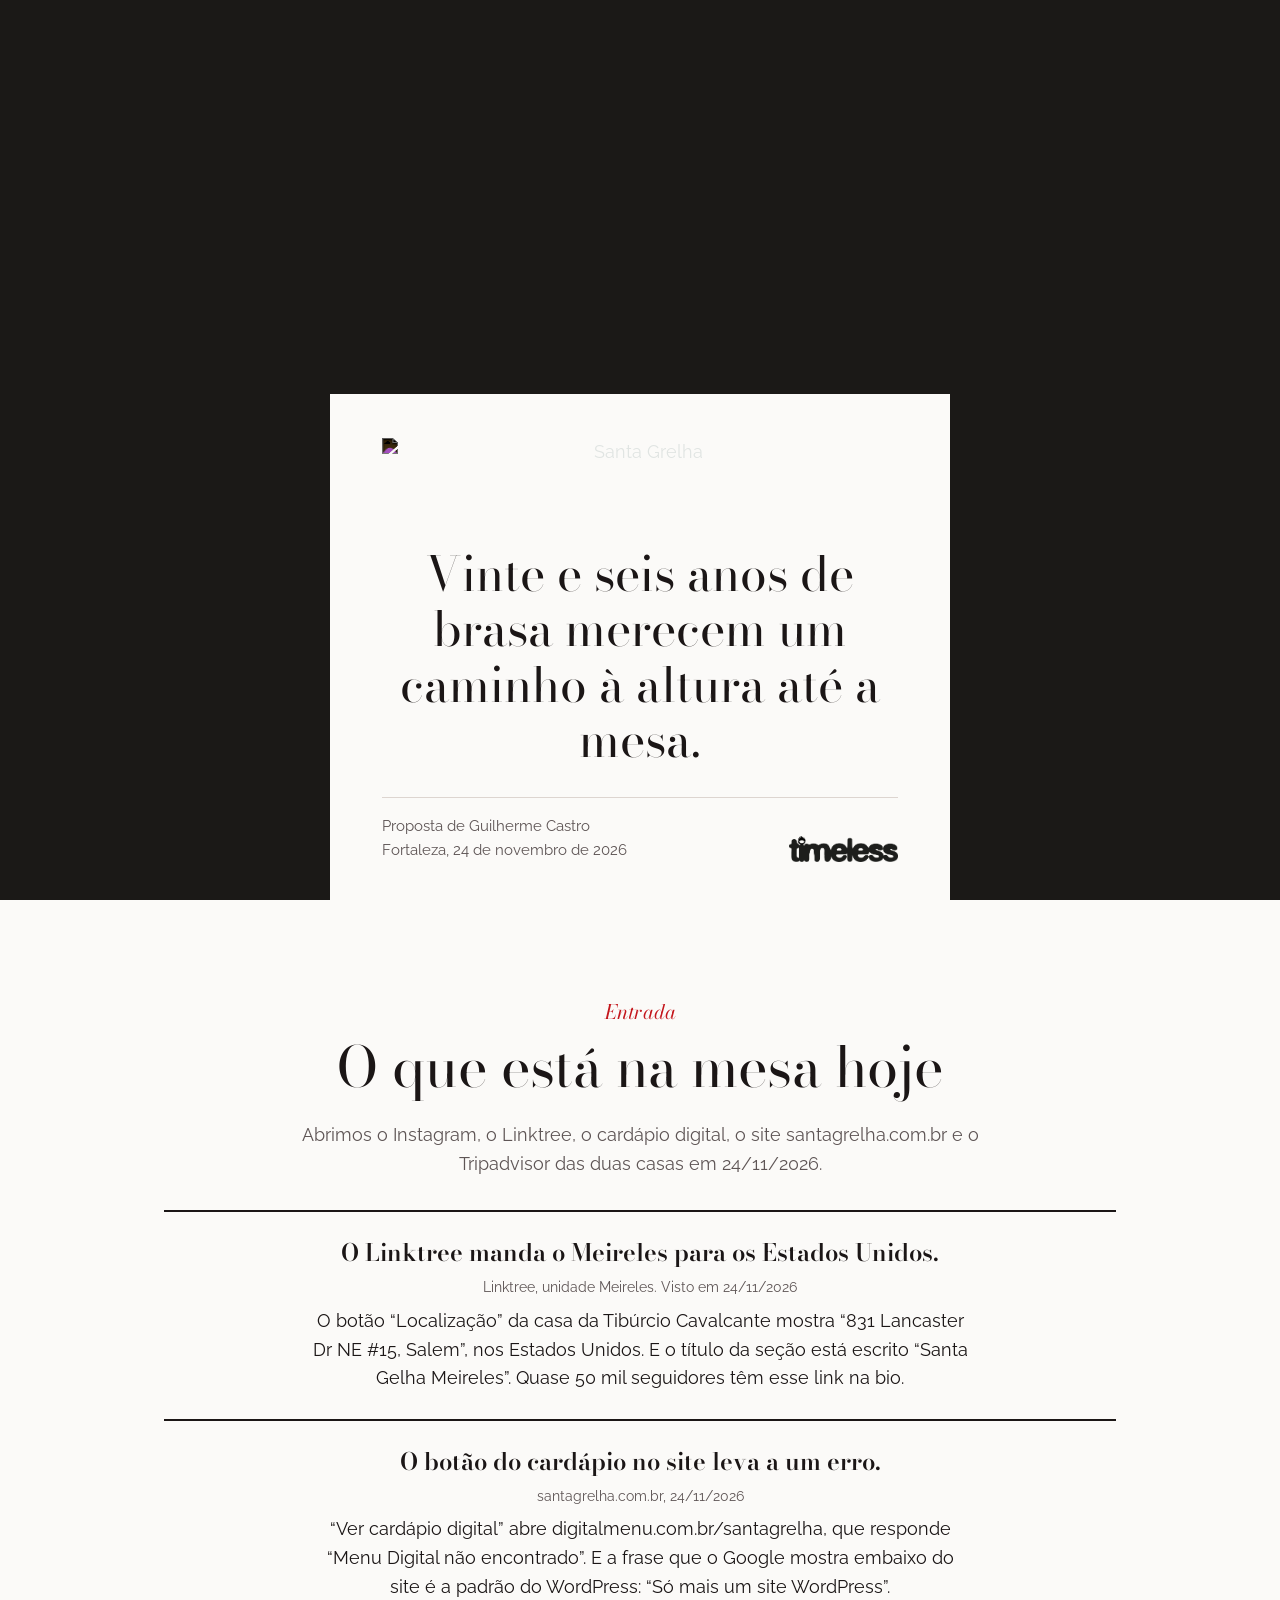
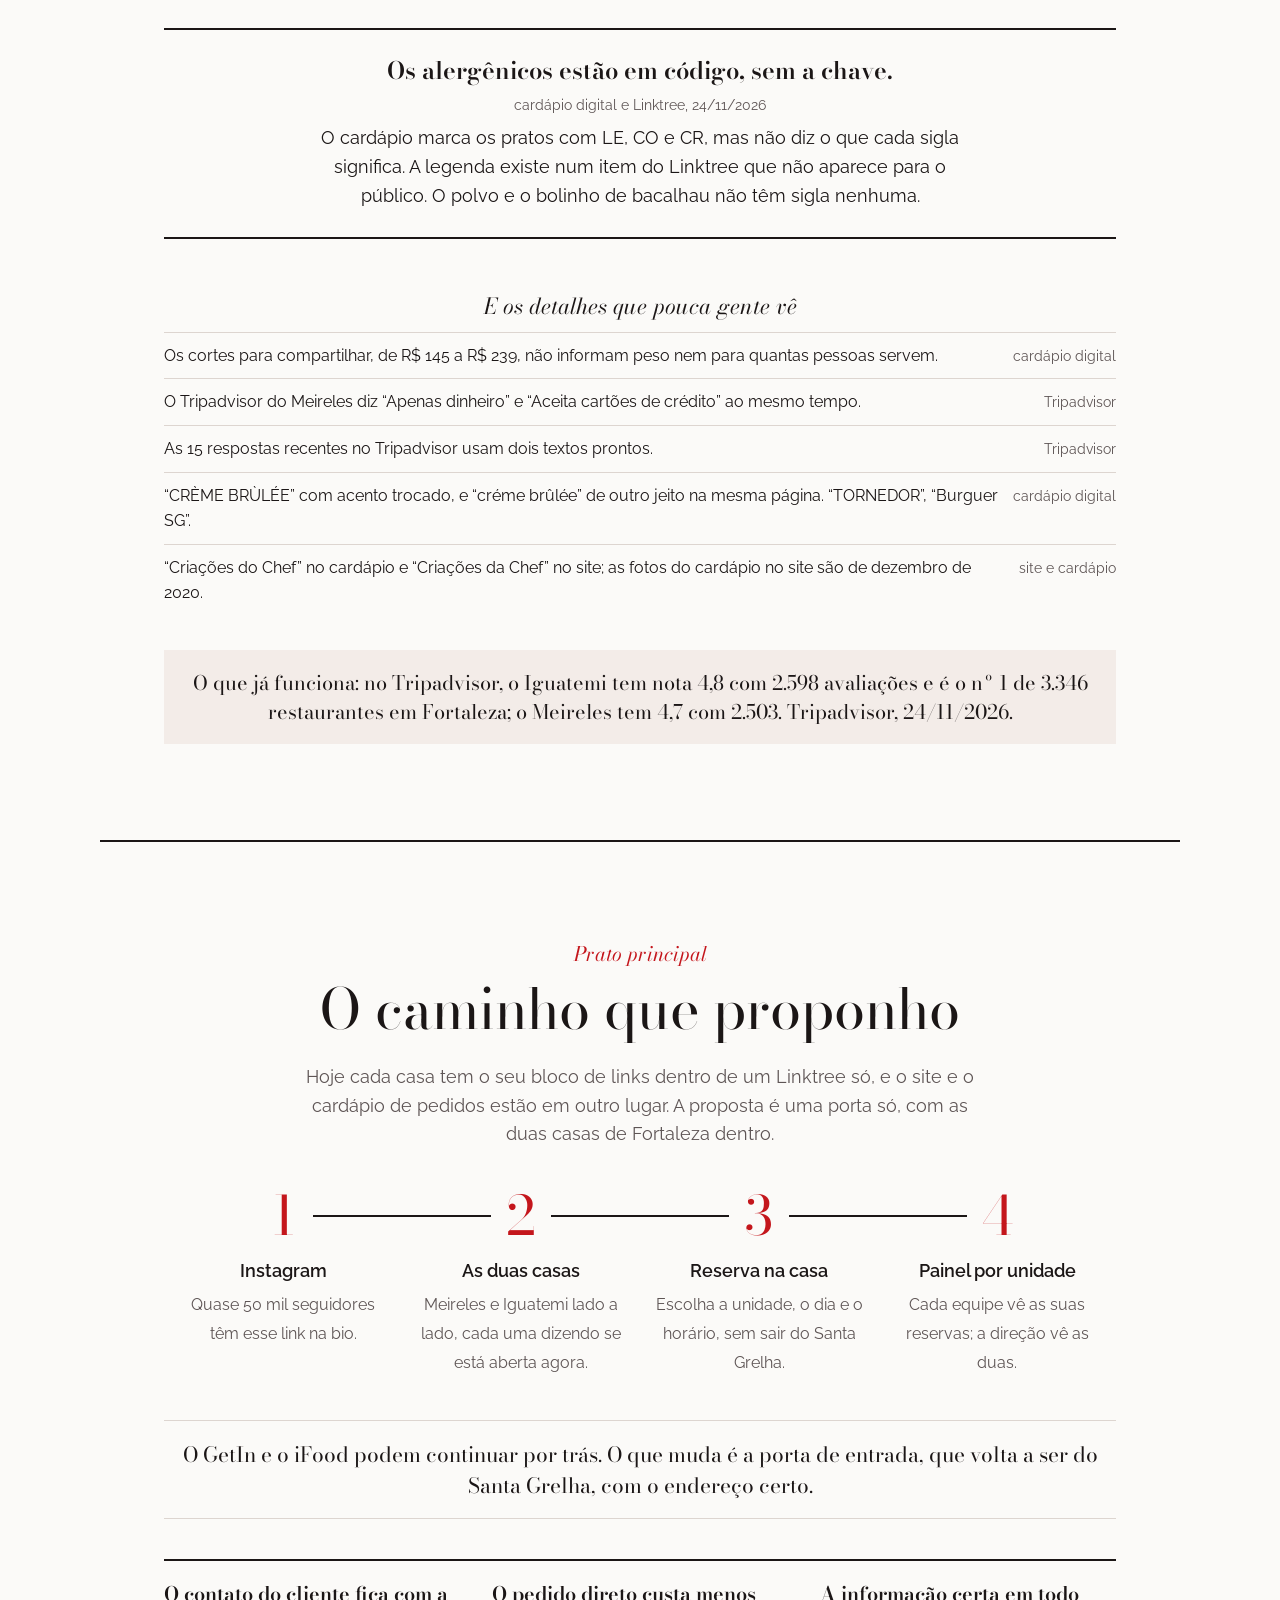
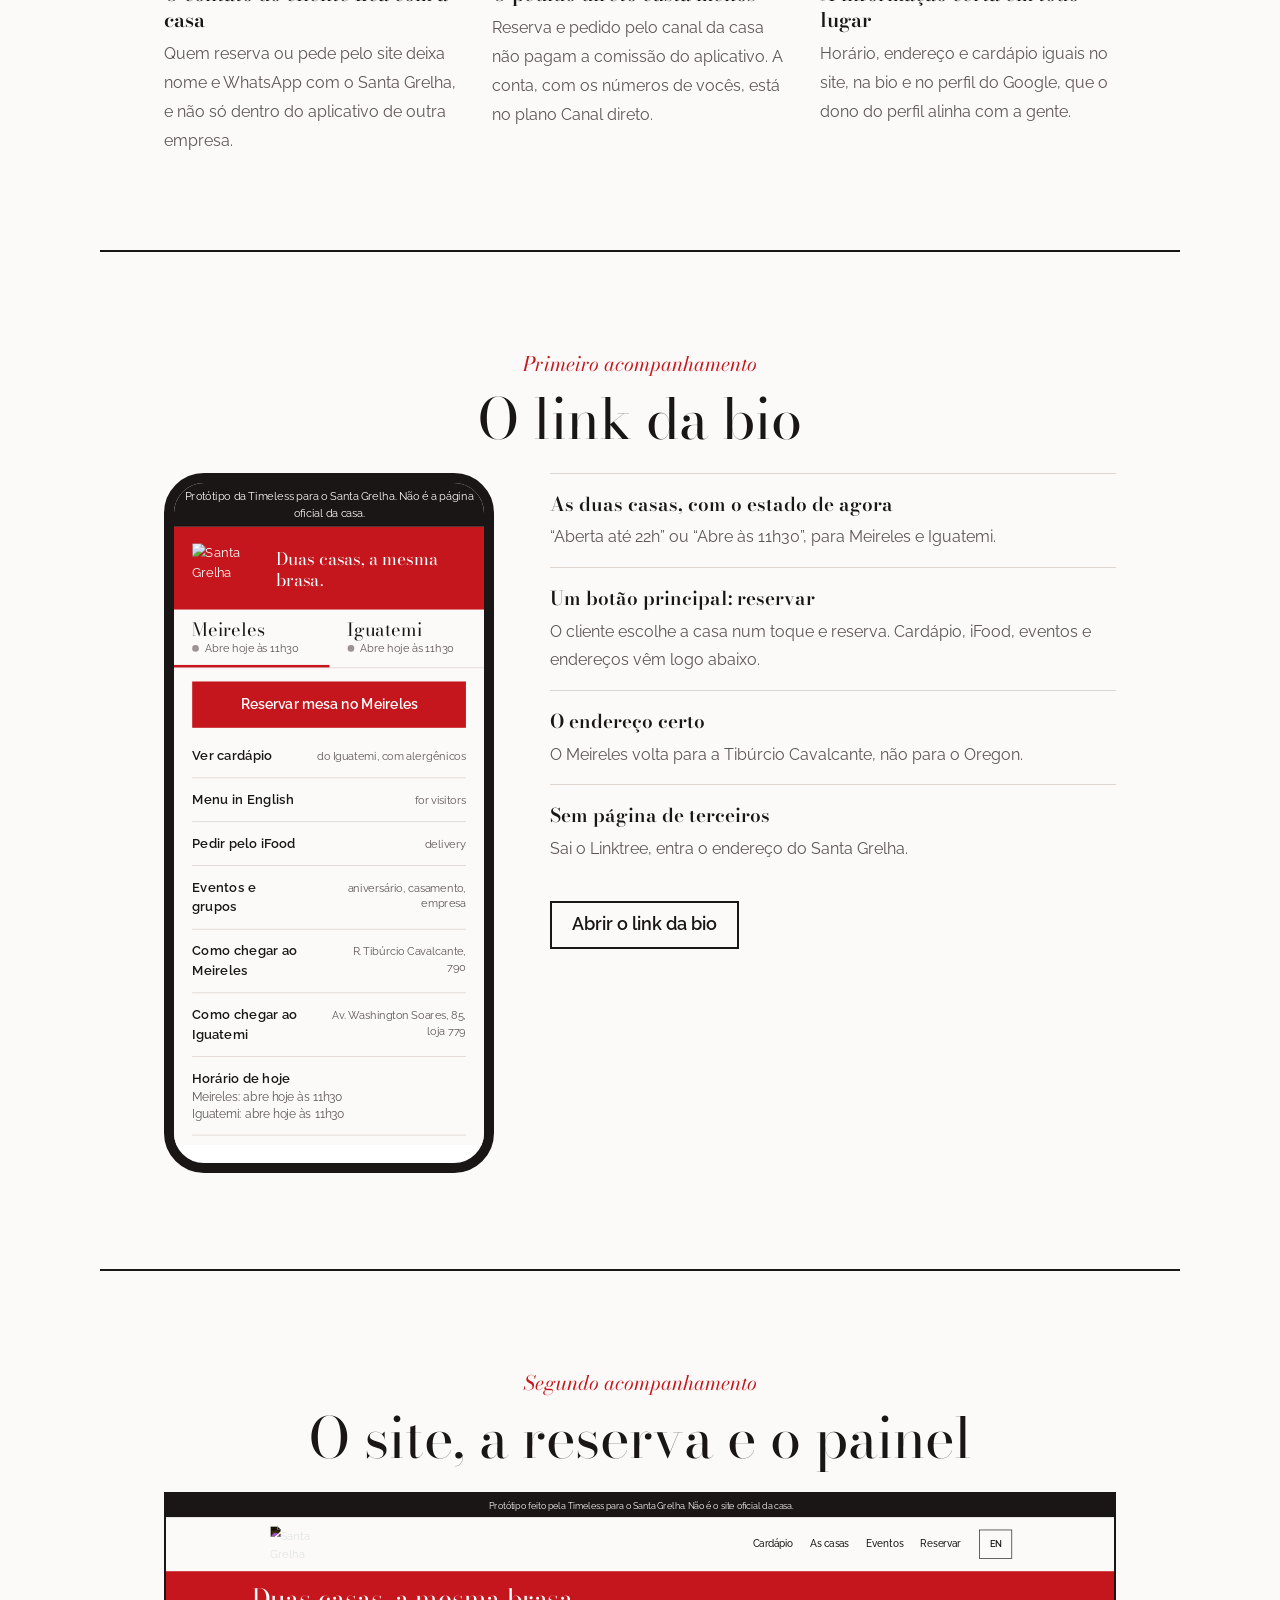
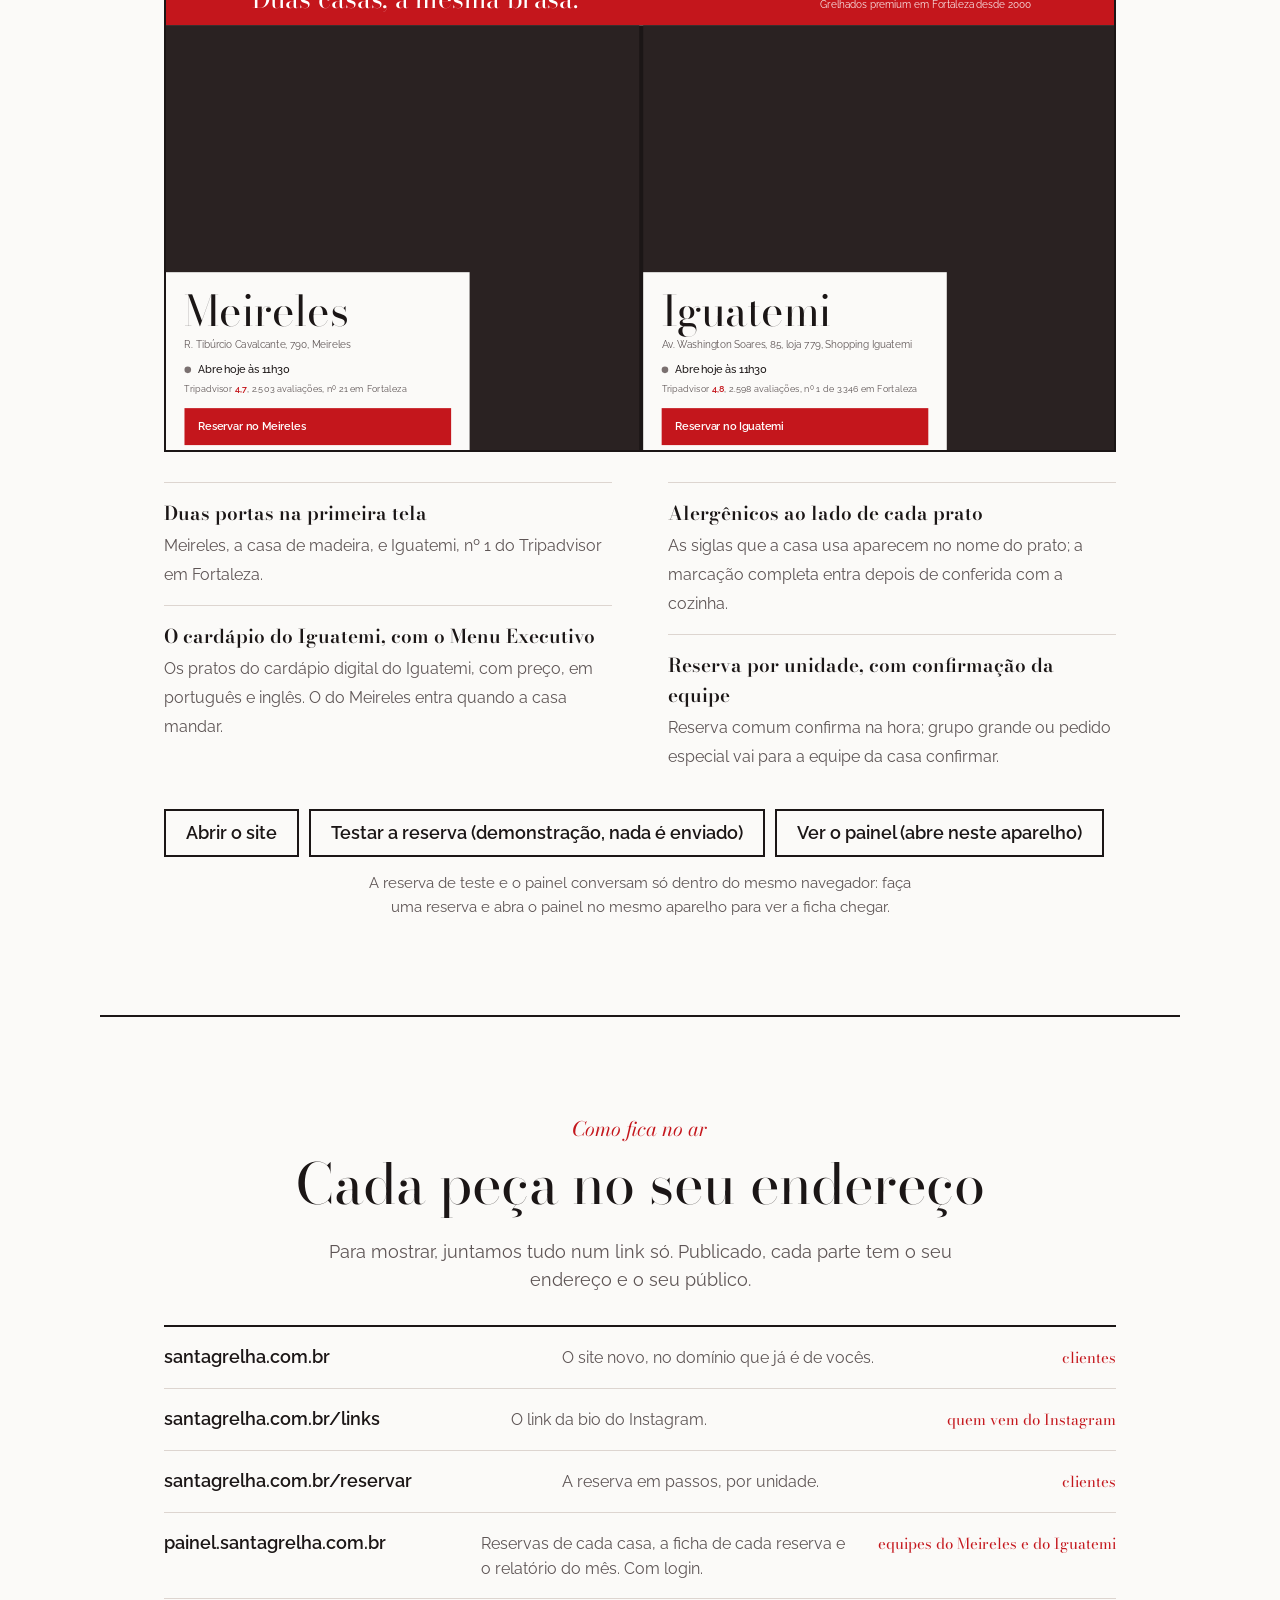
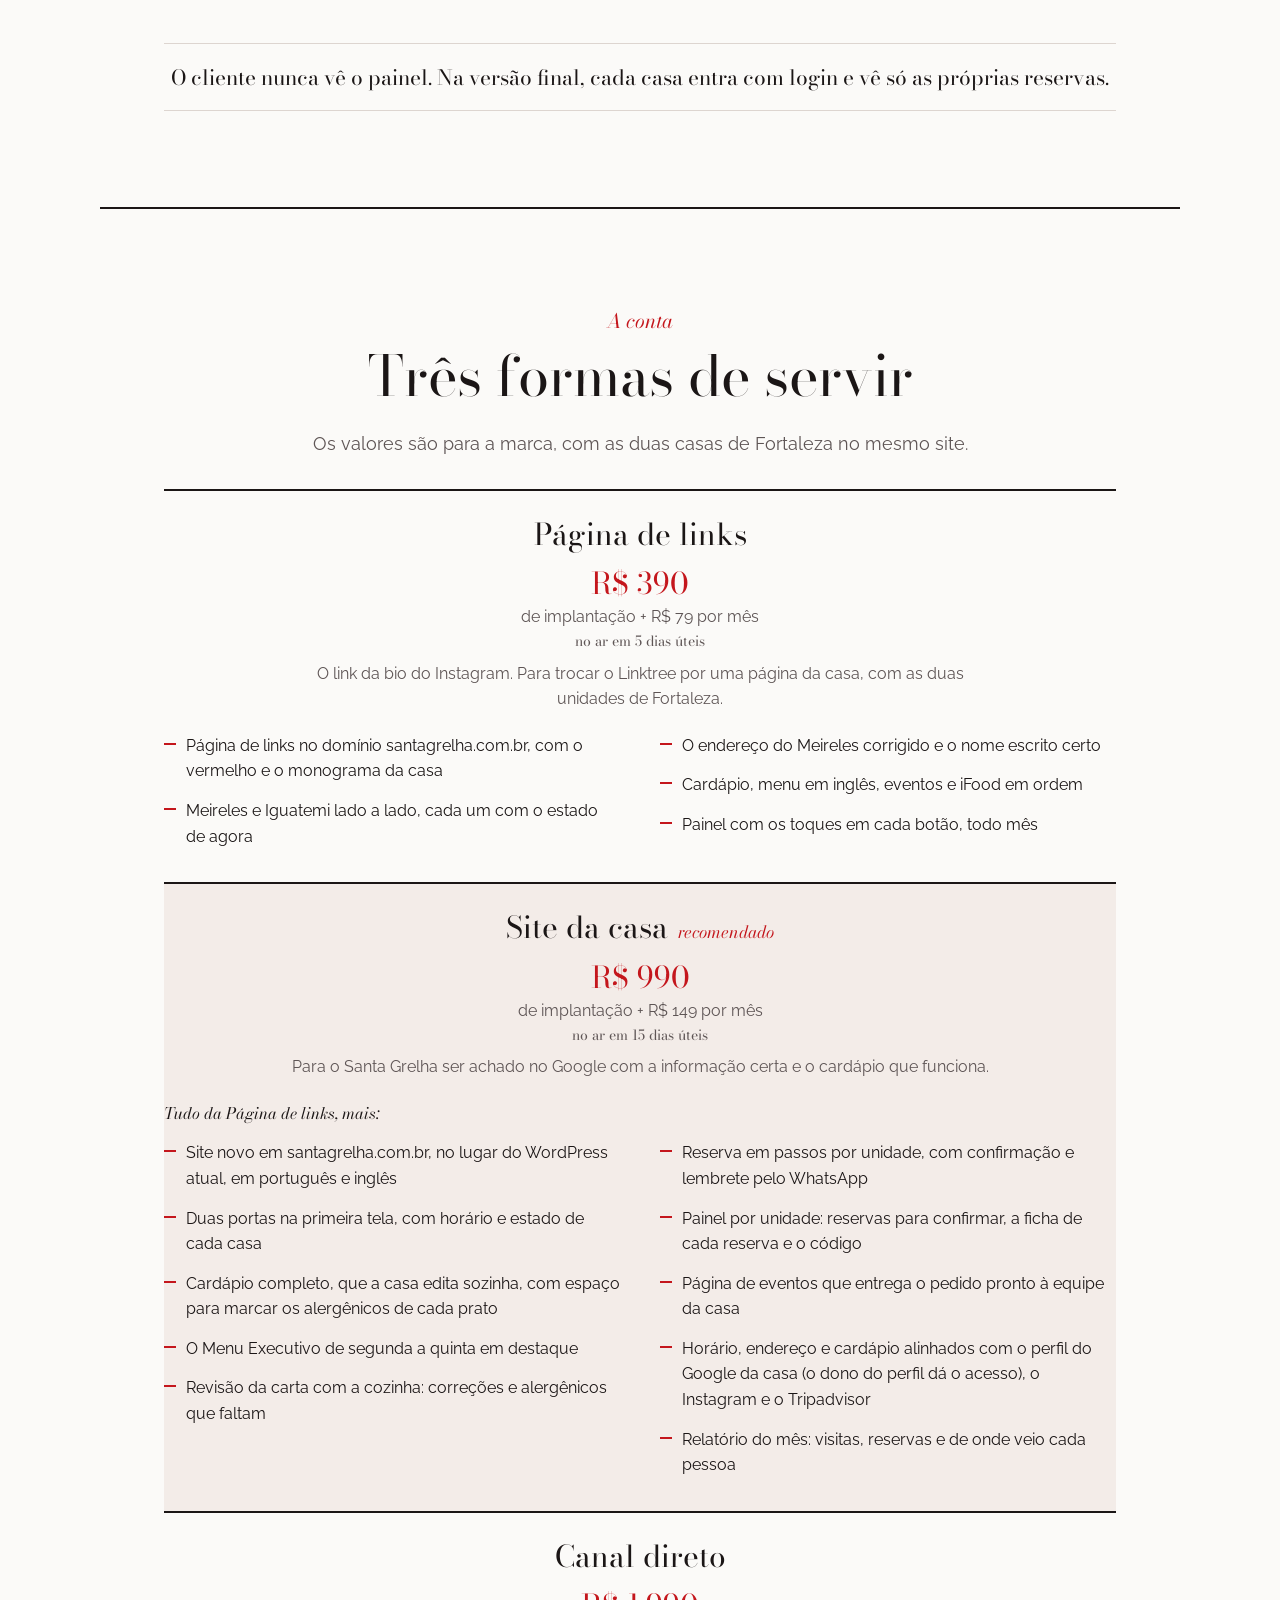
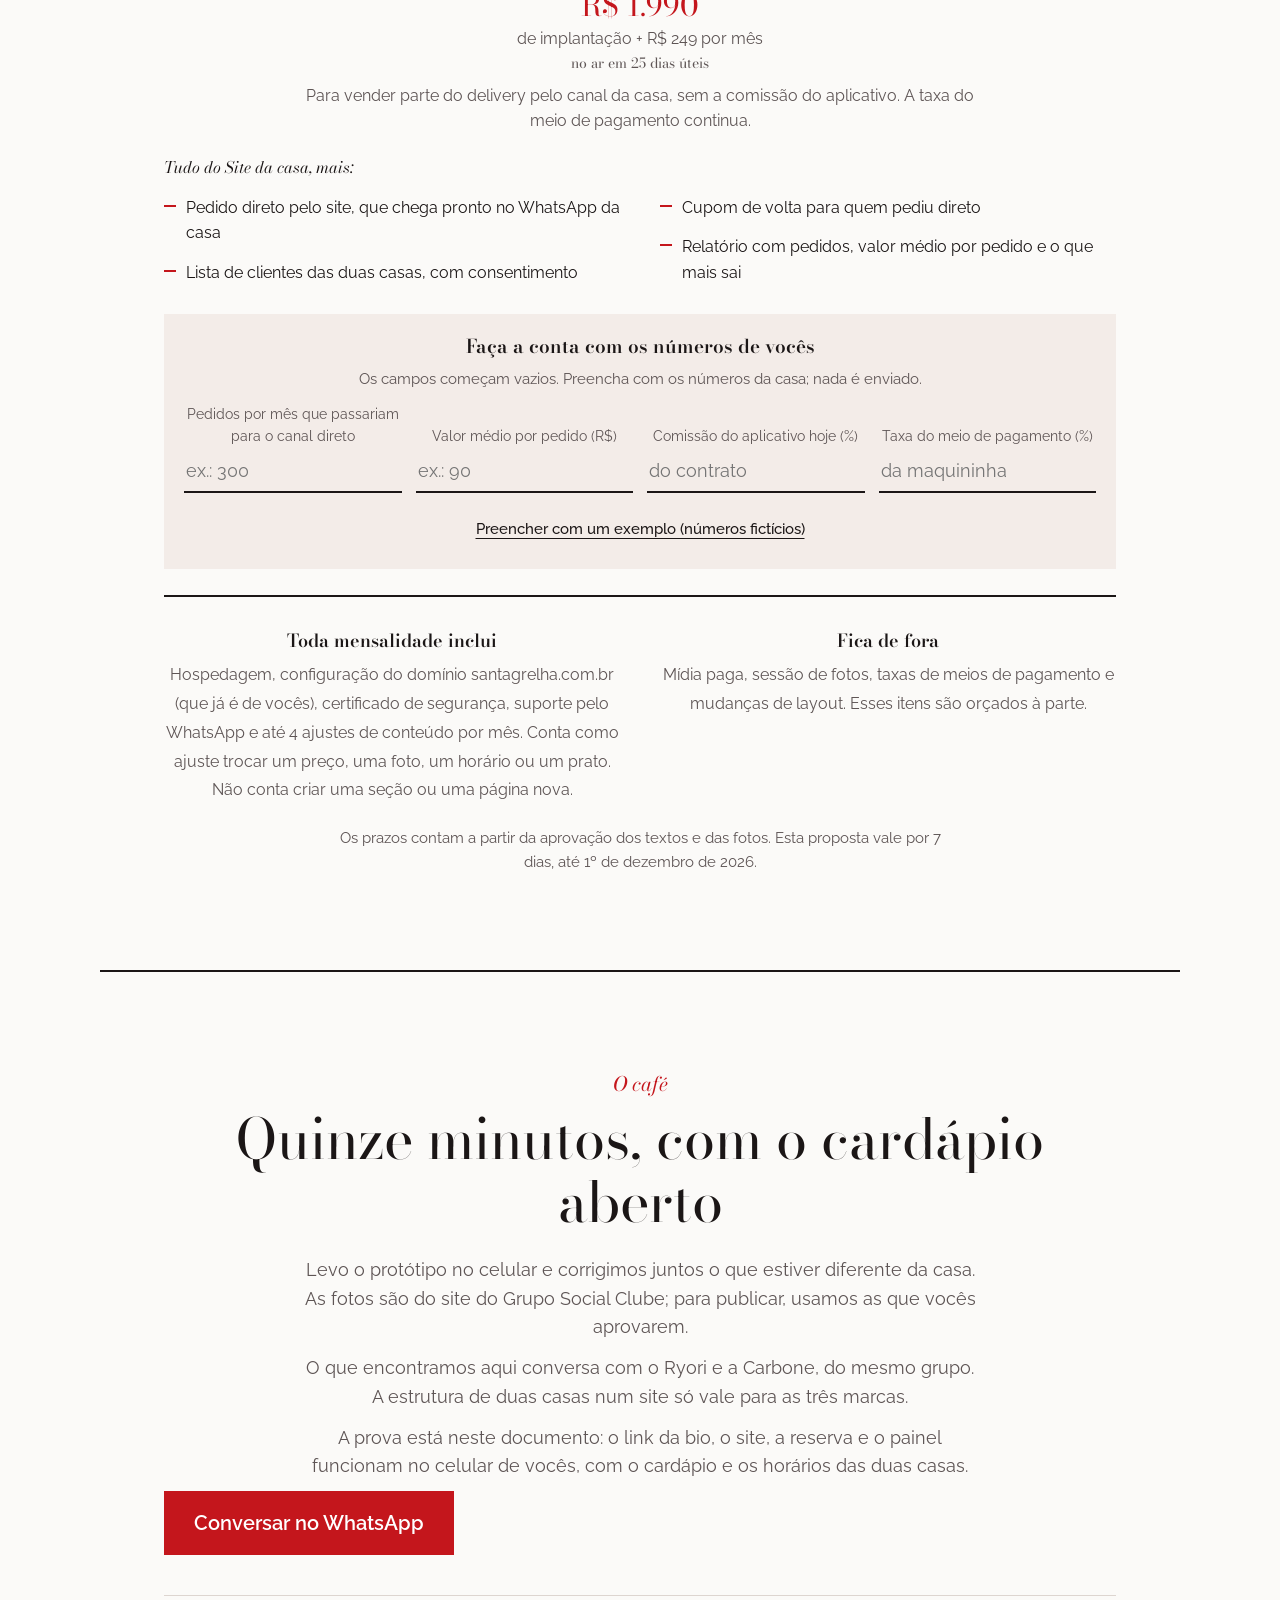
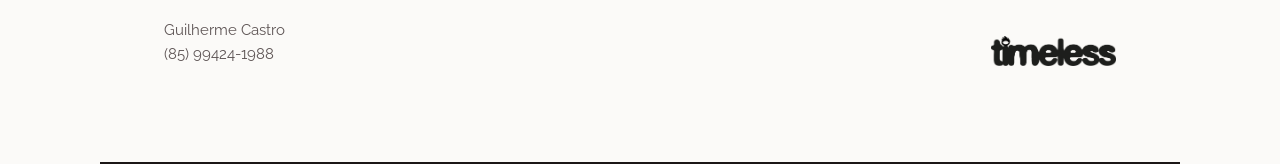
==== commit 4386ea3c: "Proposta: tabela 390/990/1.990 e layout que segue a estética da casa Co-Authored-By: Claude Opus 5.5" ====
--- a/index.html
+++ b/index.html
@@ -134,6 +134,15 @@
   .vem li{font-size:13px;padding:4px 0 4px 20px} .vem li::before{top:12px} .plano h4,.plano .val{font-size:24px} .inclui{break-inside:avoid}
 }
 
+/* Santa Grelha: a proposta é uma carta clássica, tudo num eixo central, como o site. */
+.folha>h2,.folha>h3,.folha>.texto{text-align:center;margin-left:auto;margin-right:auto}
+.capa .base{margin:0 auto;text-align:center}.capa .wm{margin:0 auto 22px}.capa .por{text-align:left}
+.achado{grid-template-columns:1fr;text-align:center;gap:8px}.achado p{max-width:60ch;margin:0 auto}
+.miudos h4,.fica,.elogio{text-align:center}
+.caminho li{text-align:center;padding:0 12px}.caminho li::after{left:calc(50% + 30px);right:calc(-50% + 30px)}
+.plano{grid-template-columns:1fr;text-align:center}.plano .val{text-align:center}.plano p{margin:0 auto}
+.vem{text-align:left}.inclui{text-align:center}.rodape-conta{margin-left:auto;margin-right:auto;text-align:center}
+@media print{.caminho li::after{display:none} .achado{grid-template-columns:1fr 2.2fr;text-align:left;gap:24px} .achado p{margin:0}}
 </style>
 </head>
 <body>
@@ -200,11 +209,11 @@
   <h3>Três formas de servir</h3>
   <p class="texto mut">Os valores são para a marca, com as duas casas de Fortaleza no mesmo site.</p>
   <div class="conta">
-    <div class="plano"><h4>Página de links</h4><div class="val">R$ 590<small>de implantação + R$ 99 por mês</small><span class="prazo">no ar em 5 dias úteis</span></div>
+    <div class="plano"><h4>Página de links</h4><div class="val">R$ 390<small>de implantação + R$ 79 por mês</small><span class="prazo">no ar em 5 dias úteis</span></div>
       <p>O link da bio do Instagram. Para trocar o Linktree por uma página da casa, com as duas unidades de Fortaleza.</p><ul class="vem"><li>Página de links no domínio santagrelha.com.br, com o vermelho e o monograma da casa</li><li>Meireles e Iguatemi lado a lado, cada um com o estado de agora</li><li>O endereço do Meireles corrigido e o nome escrito certo</li><li>Cardápio, menu em inglês, eventos e iFood em ordem</li><li>Painel com os toques em cada botão, todo mês</li></ul></div>
-    <div class="plano rec"><h4>Site da casa<span class="sug">recomendado</span></h4><div class="val">R$ 1.490<small>de implantação + R$ 189 por mês</small><span class="prazo">no ar em 15 dias úteis</span></div>
+    <div class="plano rec"><h4>Site da casa<span class="sug">recomendado</span></h4><div class="val">R$ 990<small>de implantação + R$ 149 por mês</small><span class="prazo">no ar em 15 dias úteis</span></div>
       <p>Para o Santa Grelha ser achado no Google com a informação certa e o cardápio que funciona.</p><ul class="vem"><li class="tudo">Tudo da Página de links, mais:</li><li>Site novo em santagrelha.com.br, no lugar do WordPress atual, em português e inglês</li><li>Duas portas na primeira tela, com horário e estado de cada casa</li><li>Cardápio completo, que a casa edita sozinha, com espaço para marcar os alergênicos de cada prato</li><li>O Menu Executivo de segunda a quinta em destaque</li><li>Revisão da carta com a cozinha: correções e alergênicos que faltam</li><li>Reserva em passos por unidade, com confirmação e lembrete pelo WhatsApp</li><li>Painel por unidade: reservas para confirmar, a ficha de cada reserva e o código</li><li>Página de eventos que entrega o pedido pronto à equipe da casa</li><li>Horário, endereço e cardápio alinhados com o perfil do Google da casa (o dono do perfil dá o acesso), o Instagram e o Tripadvisor</li><li>Relatório do mês: visitas, reservas e de onde veio cada pessoa</li></ul></div>
-    <div class="plano"><h4>Canal direto</h4><div class="val">R$ 2.890<small>de implantação + R$ 329 por mês</small><span class="prazo">no ar em 25 dias úteis</span></div>
+    <div class="plano"><h4>Canal direto</h4><div class="val">R$ 1.990<small>de implantação + R$ 249 por mês</small><span class="prazo">no ar em 25 dias úteis</span></div>
       <p>Para vender parte do delivery pelo canal da casa, sem a comissão do aplicativo. A taxa do meio de pagamento continua.</p><ul class="vem"><li class="tudo">Tudo do Site da casa, mais:</li><li>Pedido direto pelo site, que chega pronto no WhatsApp da casa</li><li>Lista de clientes das duas casas, com consentimento</li><li>Cupom de volta para quem pediu direto</li><li>Relatório com pedidos, valor médio por pedido e o que mais sai</li></ul>
       <div class="calc" id="calc">
         <h5>Faça a conta com os números de vocês</h5>
@@ -237,7 +246,7 @@
 </section>
 <script>
 (()=>{const $=i=>document.getElementById(i),n=i=>parseFloat(($(i).value||'').replace(/\./g,'').replace(',','.')),
- brl=v=>'R$ '+Math.round(v).toLocaleString('pt-BR'),MENS=329;
+ brl=v=>'R$ '+Math.round(v).toLocaleString('pt-BR'),MENS=249;
  function conta(){const p=n('c-ped'),v=n('c-val'),c=n('c-com'),t=n('c-tax'),r=$('c-res');
   if([p,v,c,t].some(x=>!isFinite(x))){r.innerHTML='';return;}
   const venda=p*v,com=venda*c/100,tax=venda*t/100,fica=com-tax-MENS;
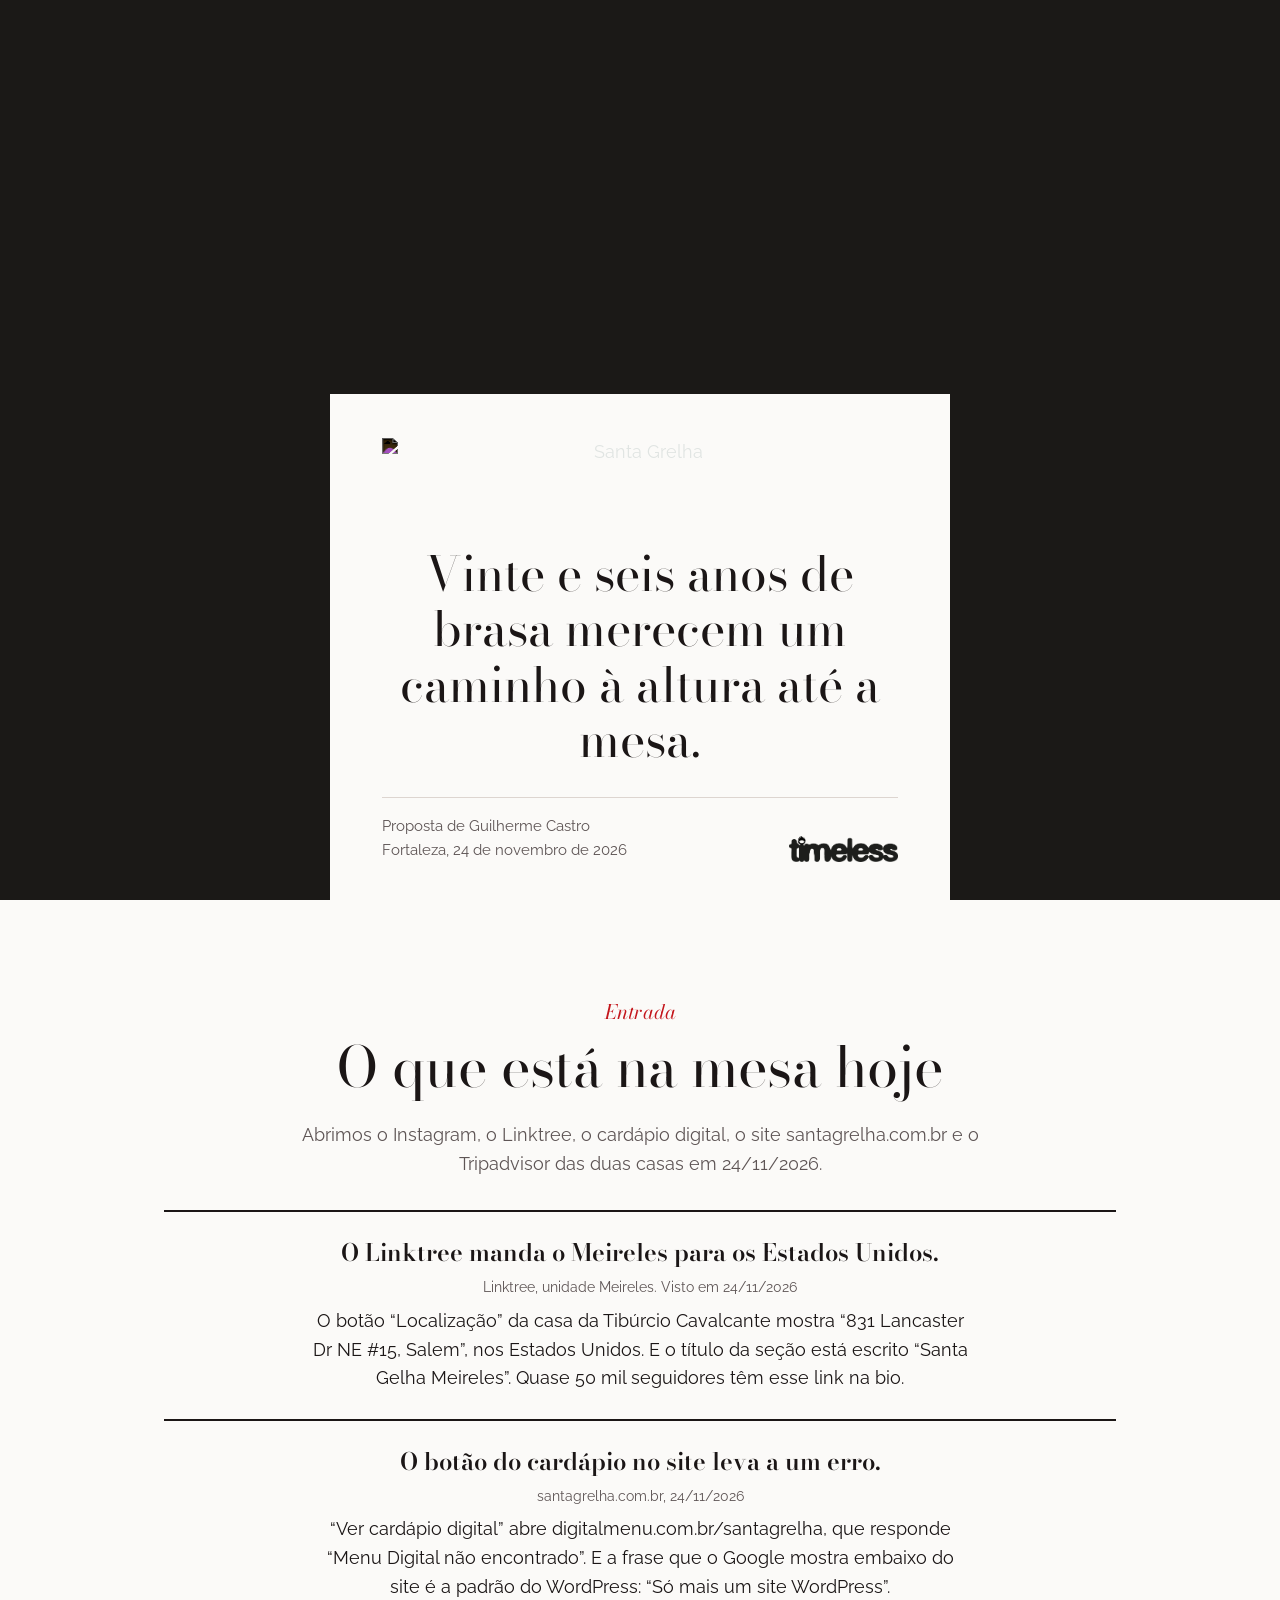
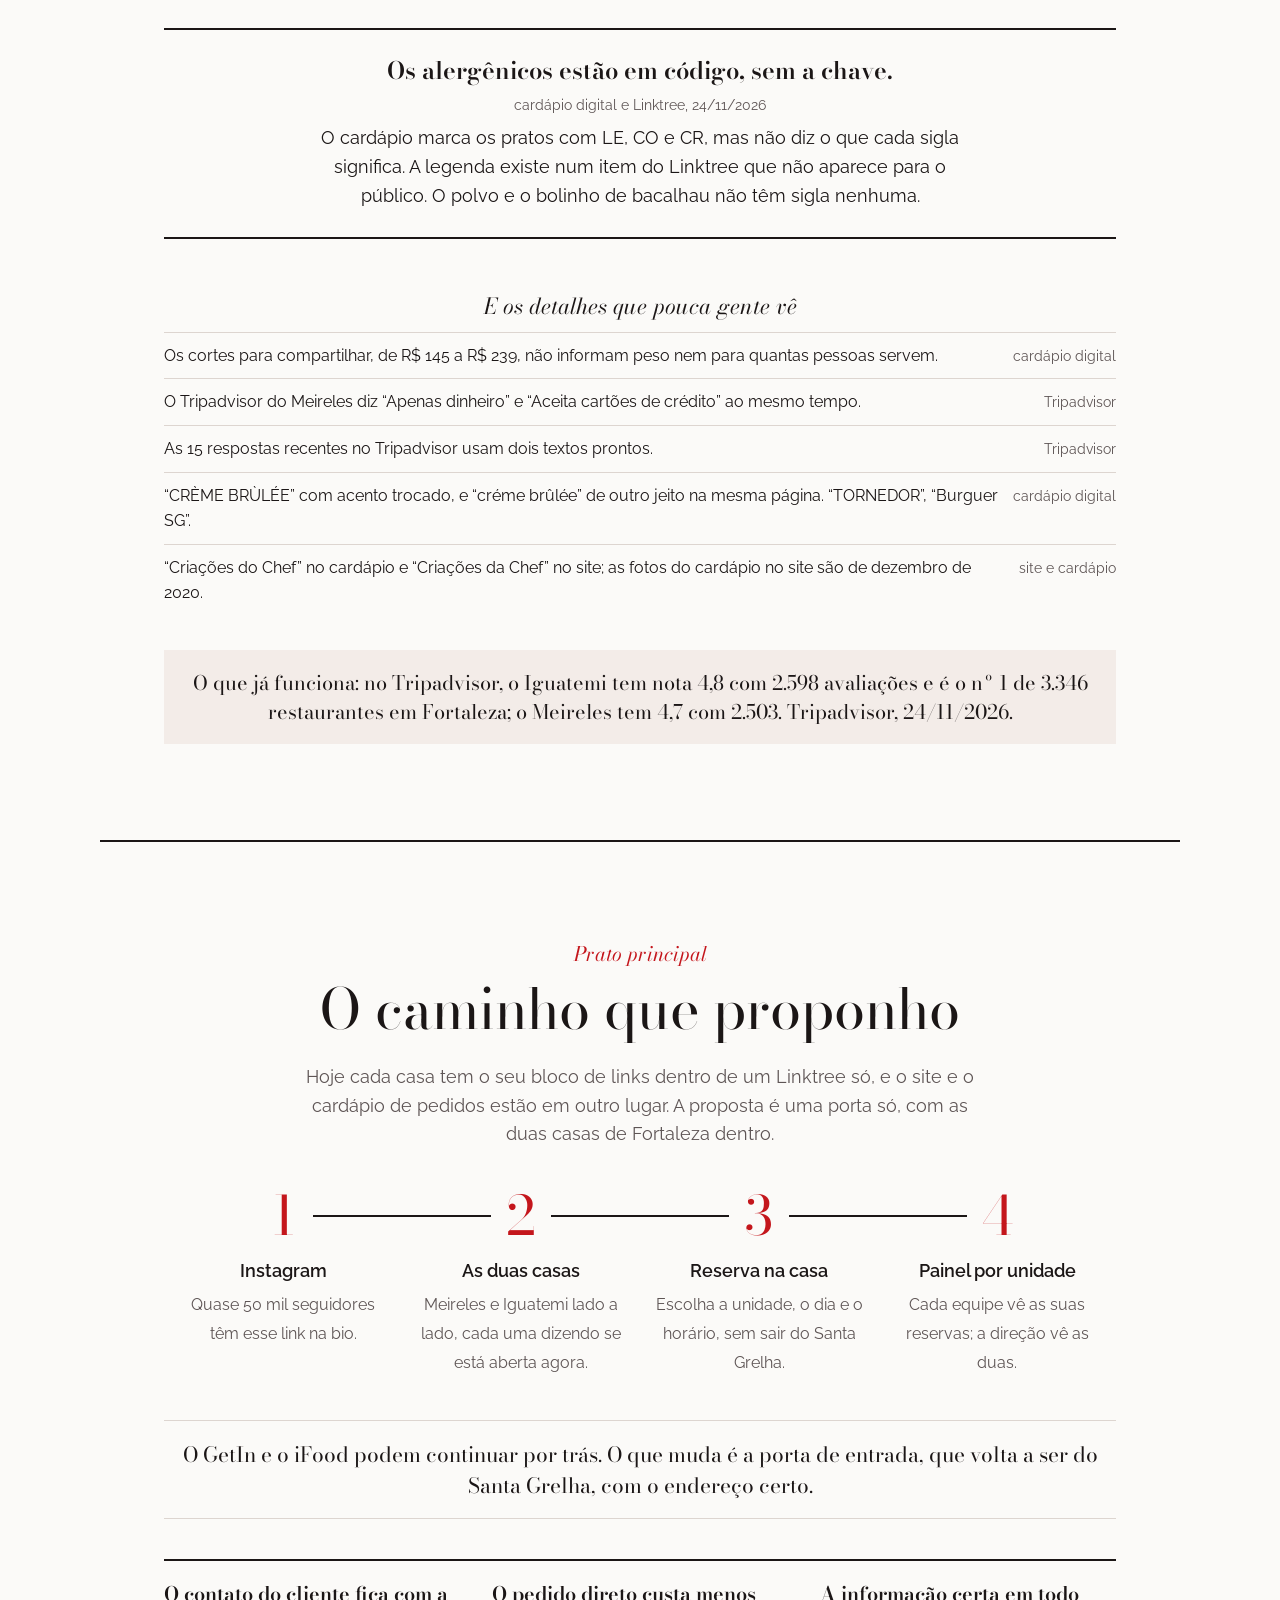
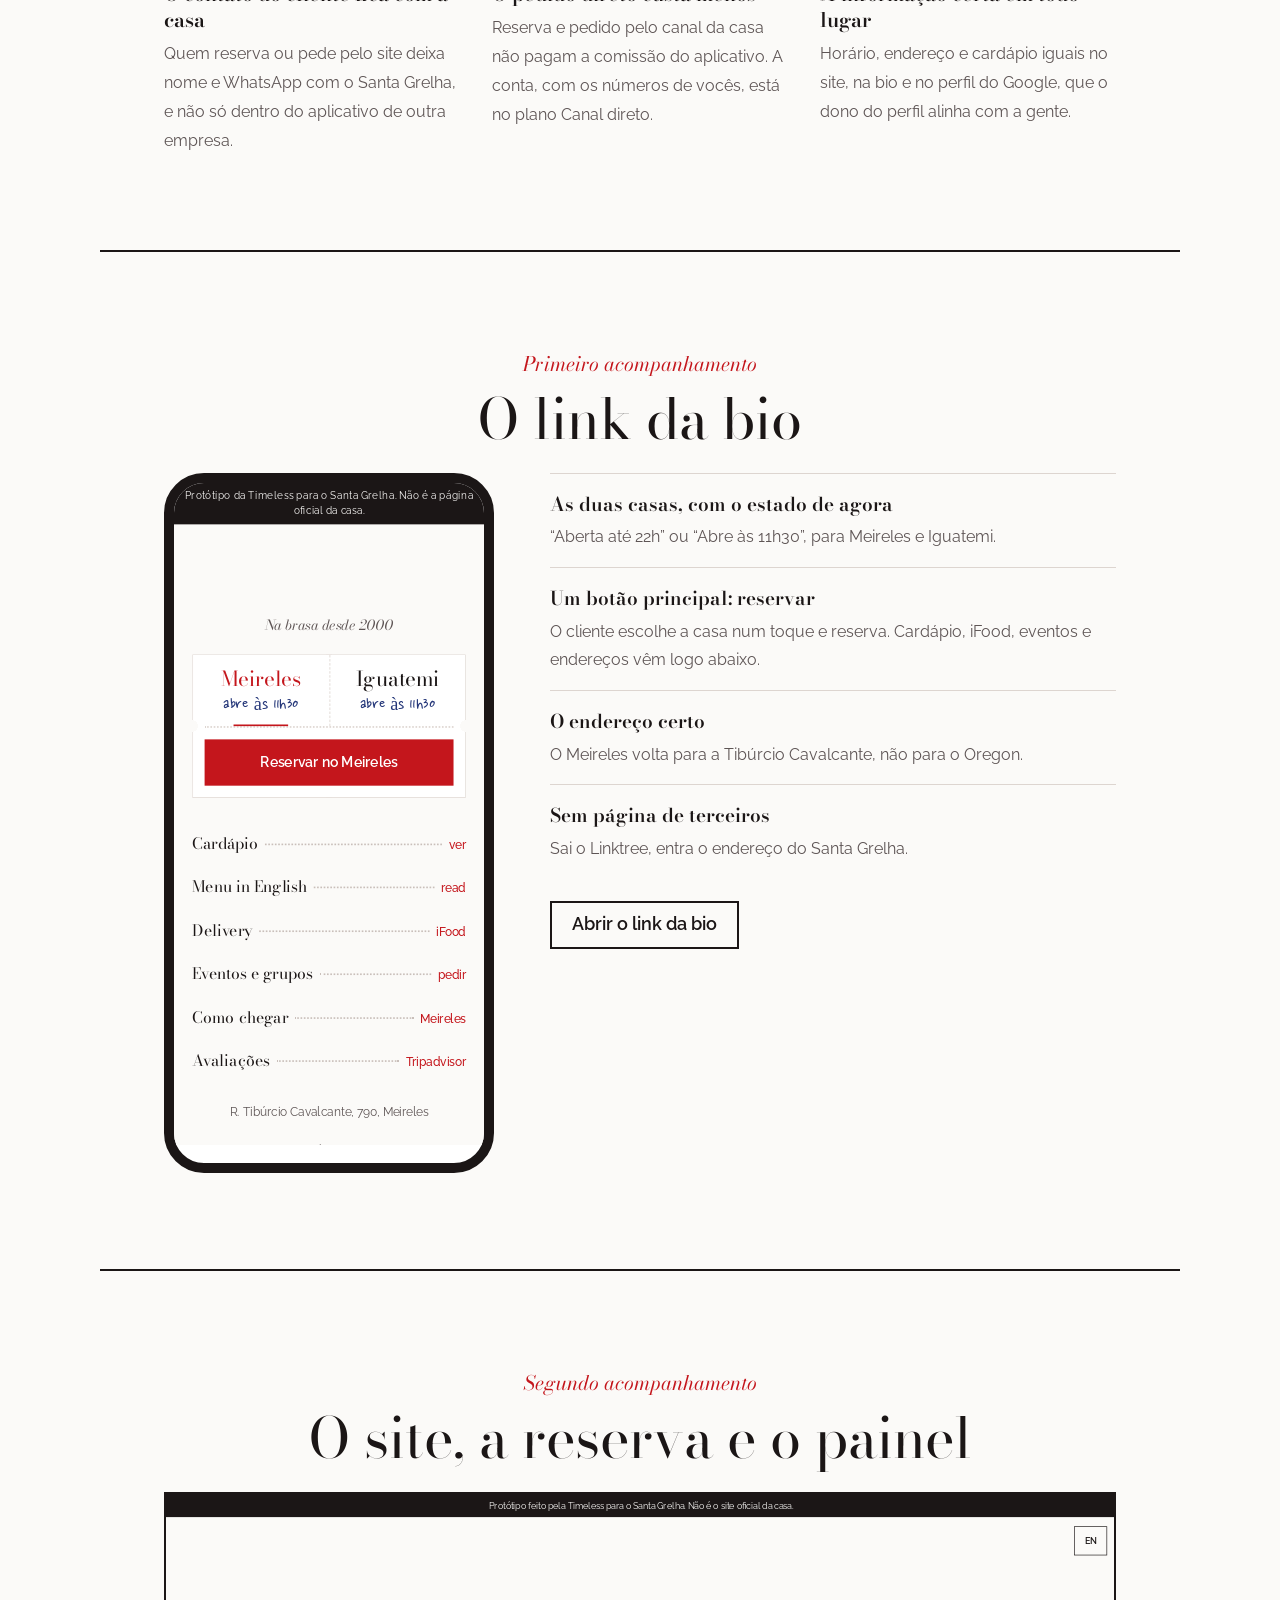
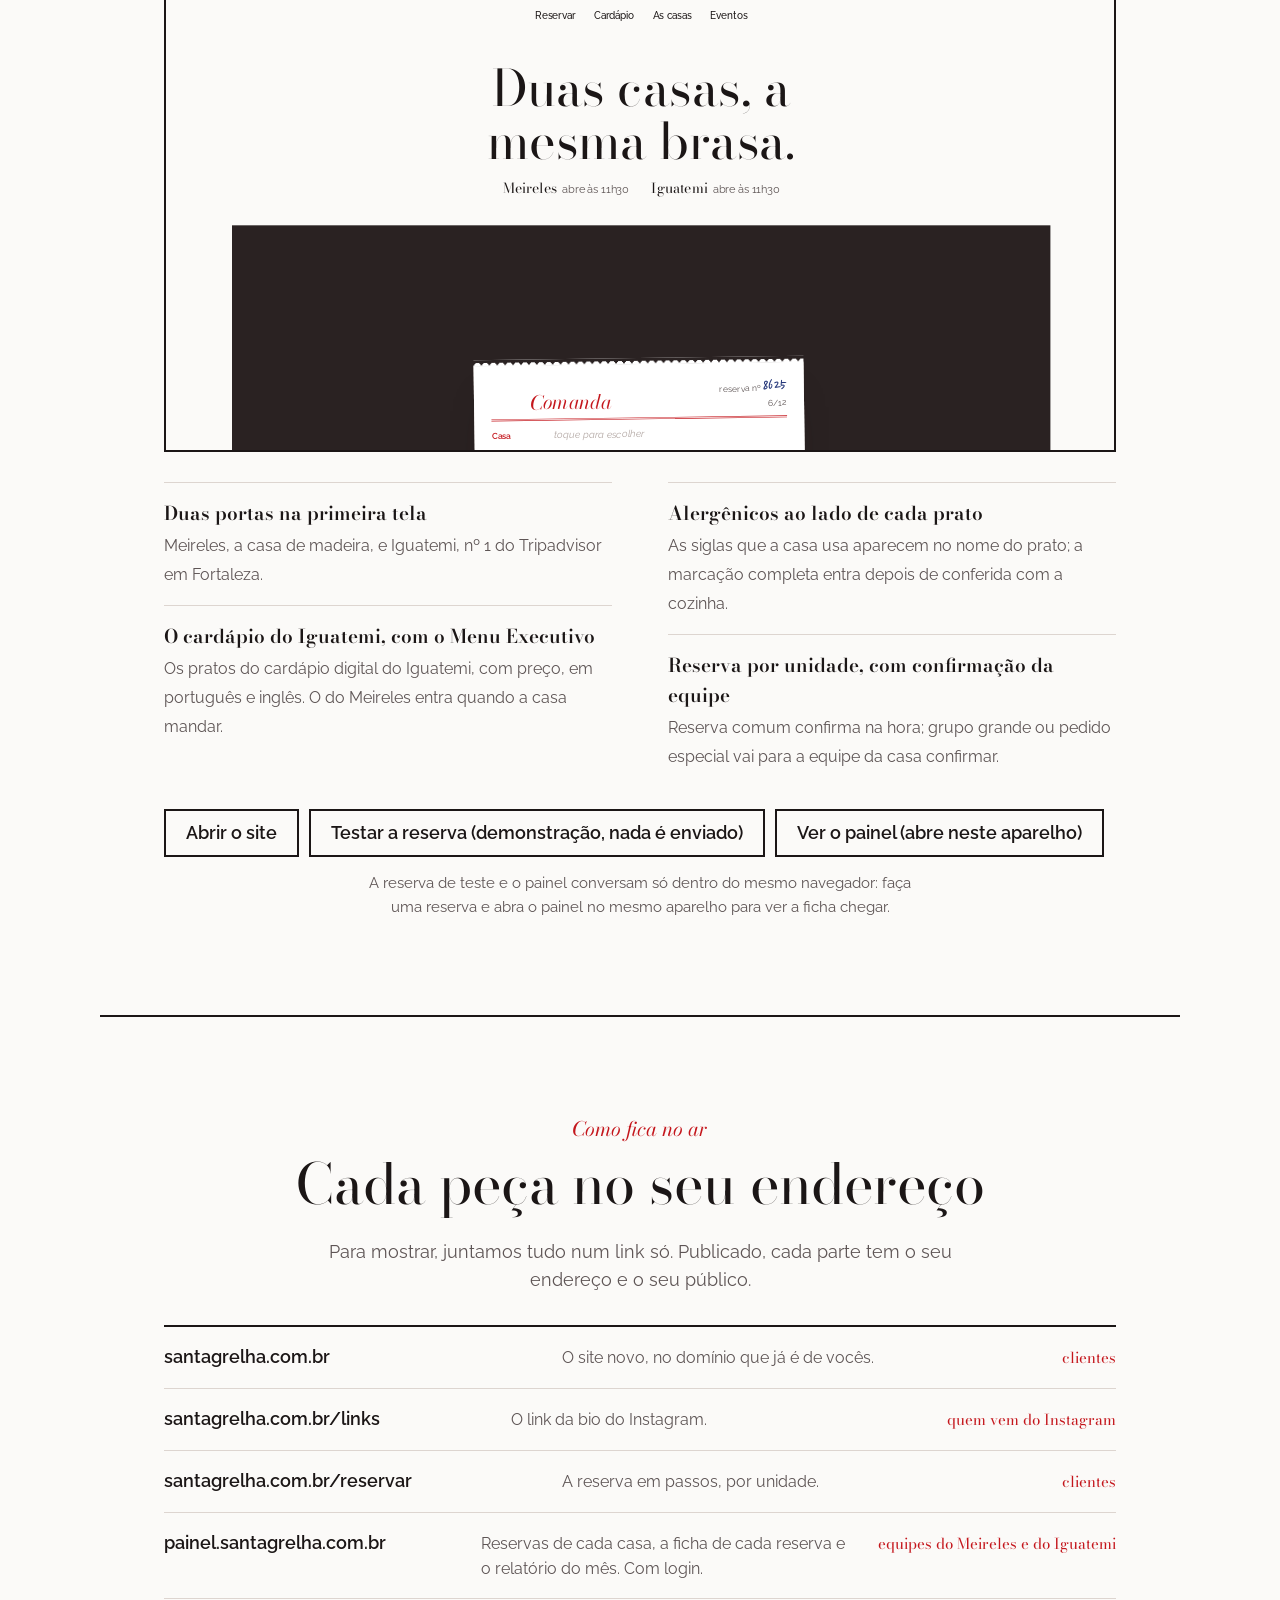
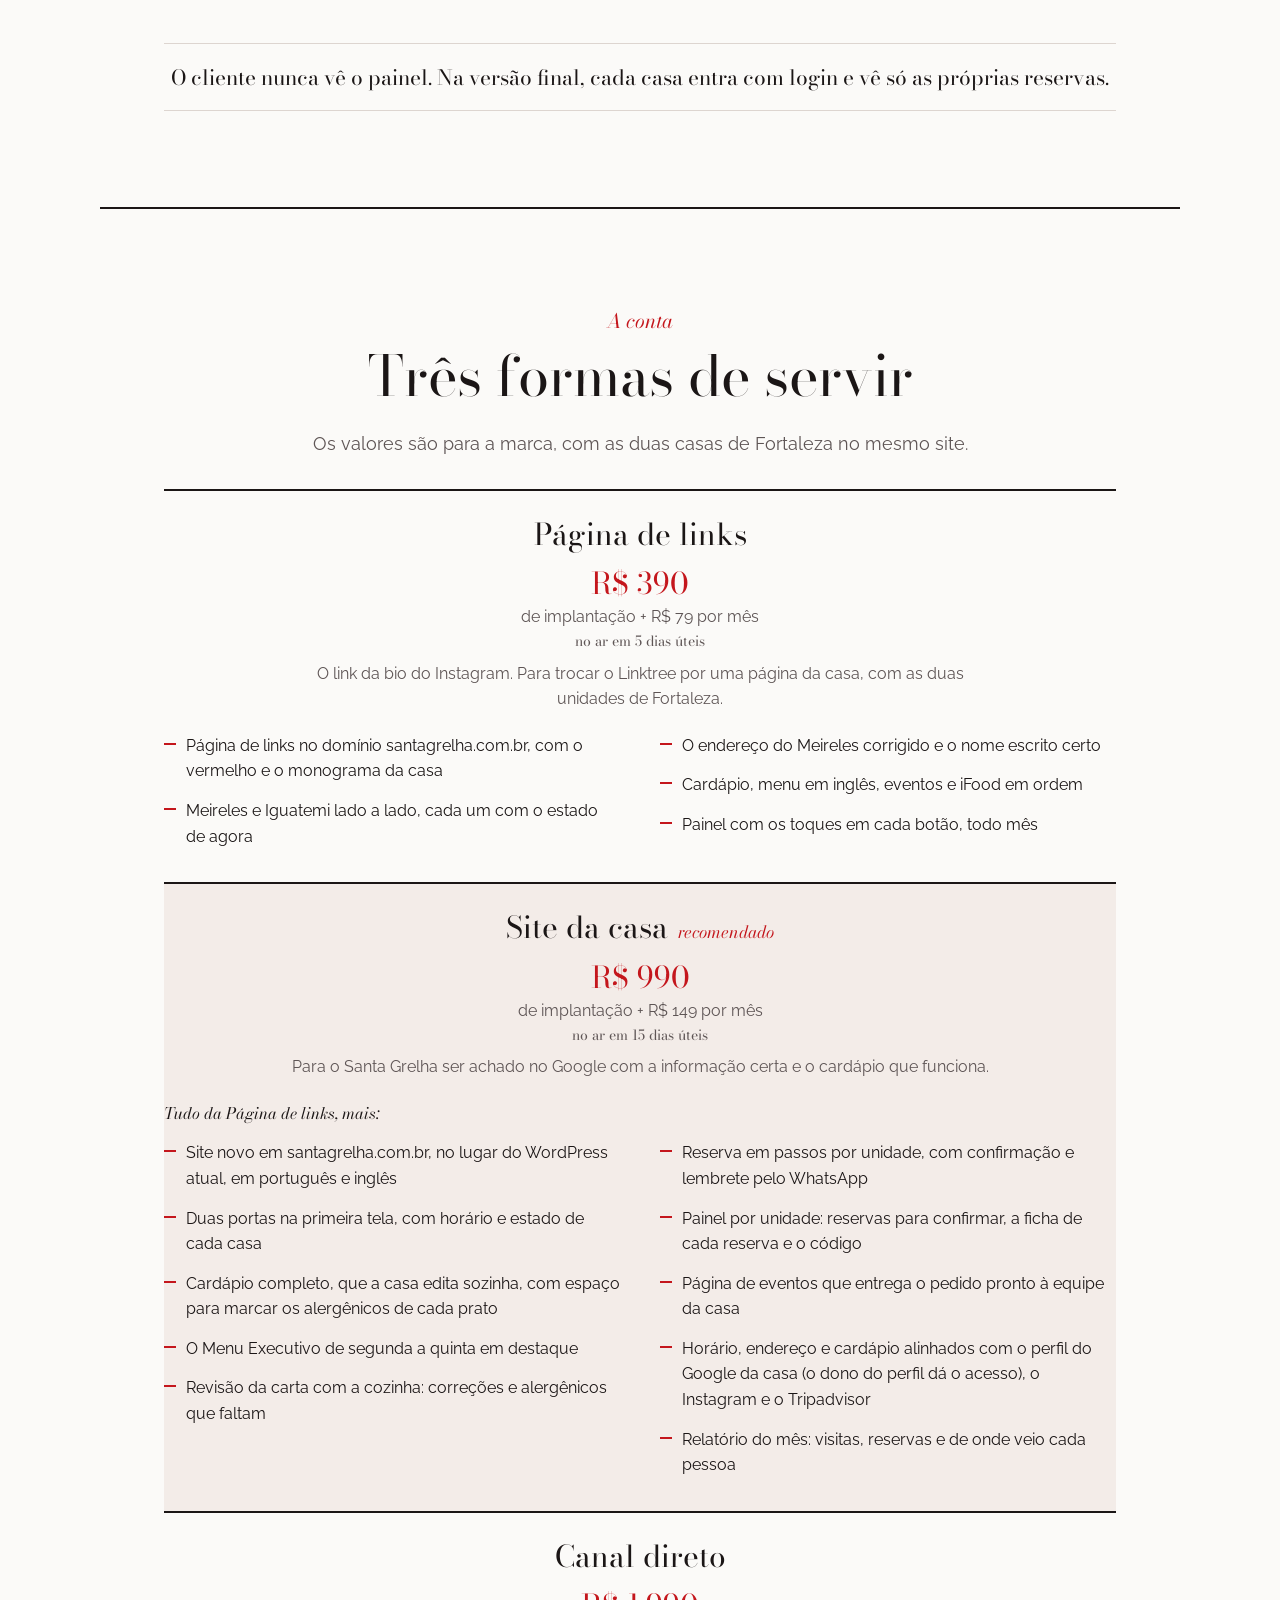
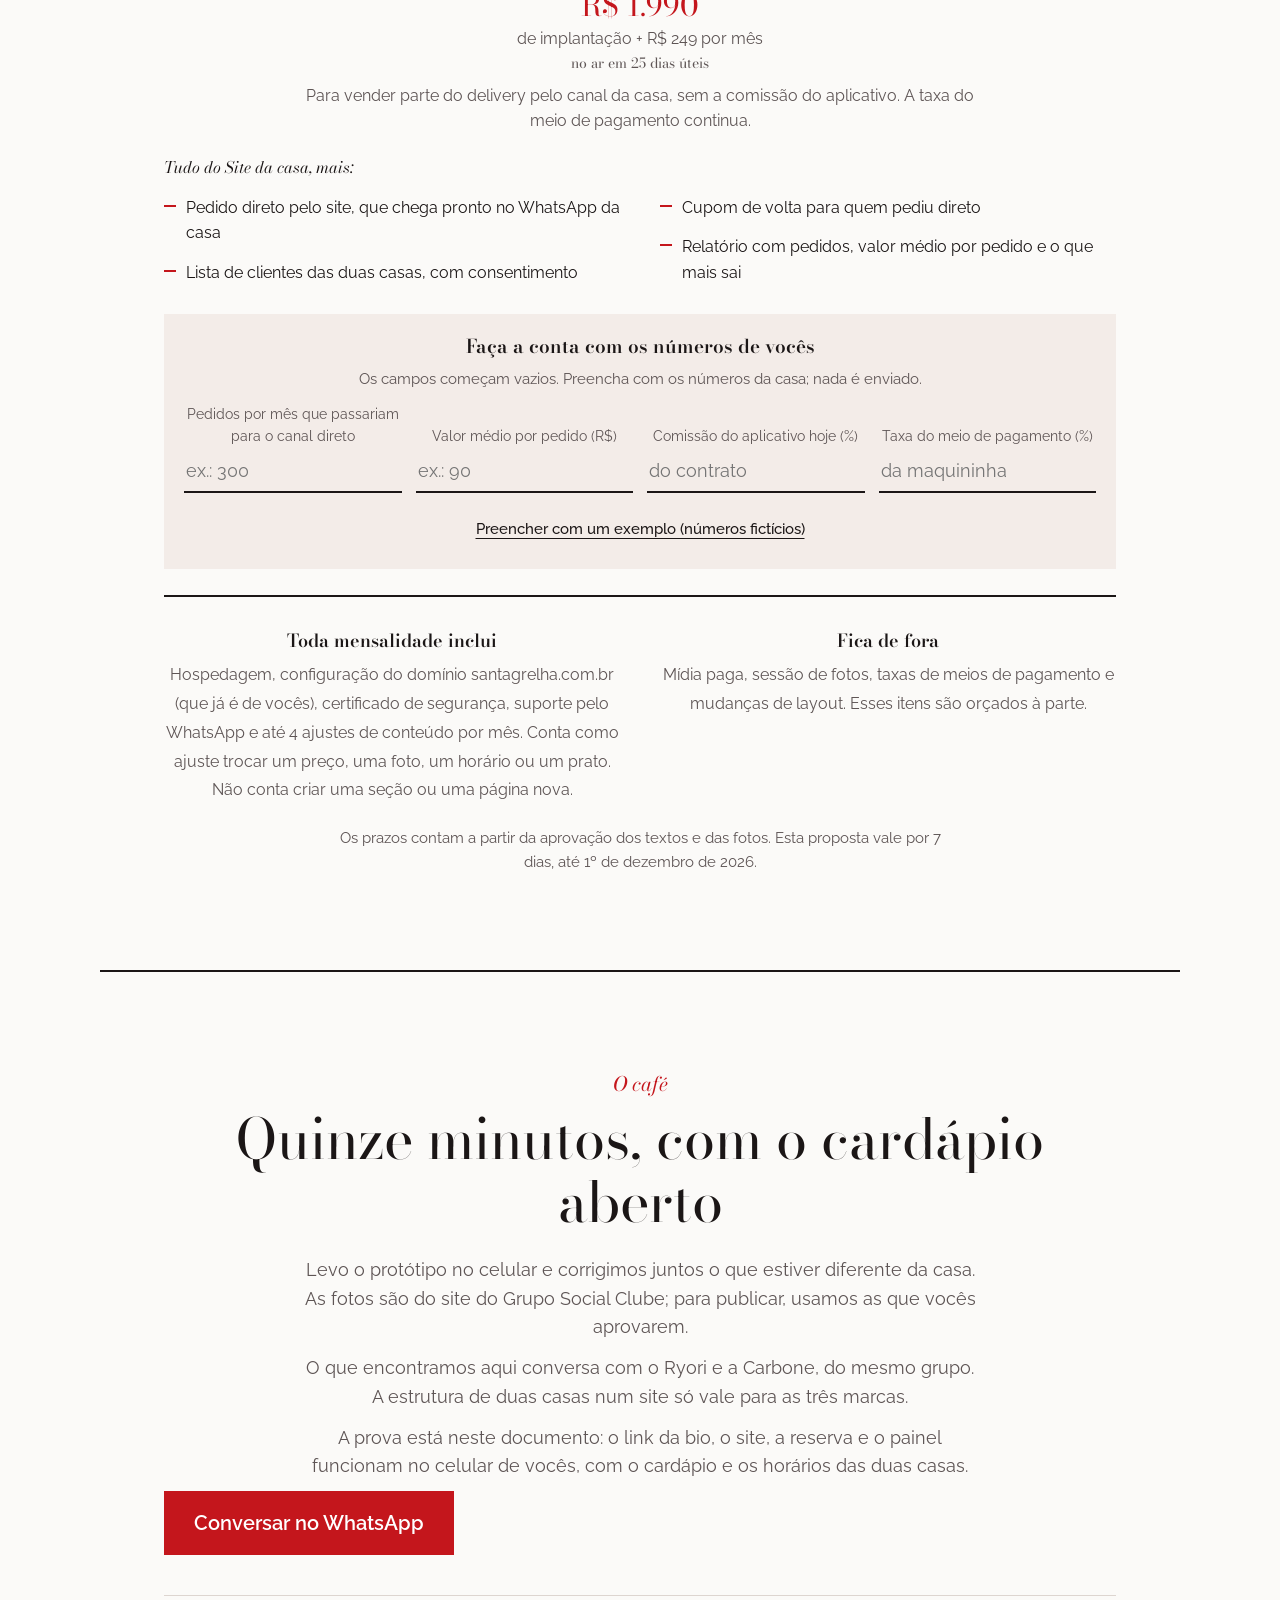
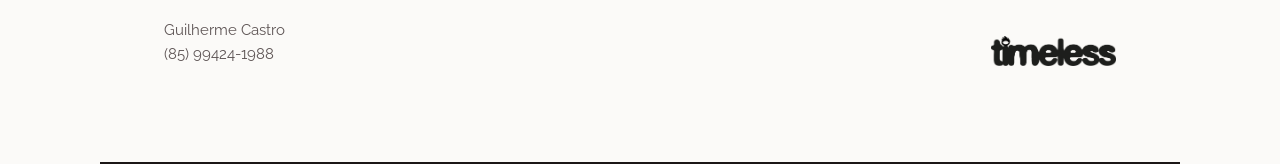
==== commit a6245a4a: "Proposta: estilos do bloco antes e depois (ainda sem uso no Santa Grelha) Co-Authored-By: Claude Opu" ====
--- a/index.html
+++ b/index.html
@@ -90,6 +90,17 @@
 .zap{display:inline-flex;align-items:center;min-height:64px;padding:0 30px;background:var(--acento);color:var(--acento-txt);text-decoration:none;font-size:20px;font-weight:600;margin:10px 0 40px}
 .assina{display:flex;justify-content:space-between;align-items:end;gap:24px;flex-wrap:wrap;padding-top:22px;border-top:1px solid var(--regra);font-size:15px;color:var(--tinta-2)}
 .assina img{height:30px}
+.ad{display:grid;grid-template-columns:repeat(2,minmax(0,1fr));gap:30px;margin-top:30px;justify-items:center}
+.ad figure{display:flex;flex-direction:column;align-items:center;gap:12px}
+.ad figcaption{font-family:var(--serif);font-size:19px}
+.ad figcaption small{display:block;font:400 14px var(--sans);color:var(--tinta-2);text-align:center}
+.cel-img .rola{height:100%;overflow-y:auto;background:#eceef1}
+.cel-img img{display:block;width:100%;height:auto}
+.troca{margin-top:34px;border-top:2px solid var(--tinta)}
+.troca div{display:grid;grid-template-columns:minmax(0,1fr) minmax(0,1fr);gap:28px;padding:14px 0;border-bottom:1px solid var(--regra);font-size:16px}
+.troca div:first-child{font-size:13px;color:var(--tinta-2);padding:10px 0}
+.troca span:first-child{color:var(--tinta-2)}
+.troca span:last-child{font-weight:500}
 .ganhos{list-style:none;display:grid;grid-template-columns:repeat(3,1fr);gap:32px;margin-top:40px;border-top:2px solid var(--tinta);padding-top:20px}
 .ganhos b{display:block;font-family:var(--serif);font-weight:600;font-size:20px;line-height:1.3;margin-bottom:6px}
 .ganhos span{color:var(--tinta-2);font-size:16px}
@@ -117,6 +128,7 @@
   .plano{grid-template-columns:1fr} .plano .val{text-align:left} .inclui{grid-template-columns:1fr;gap:18px}
   .enderecos div{grid-template-columns:1fr;gap:2px} .enderecos em{text-align:left}
   .ganhos{grid-template-columns:1fr;gap:18px} .calc .campos{grid-template-columns:1fr 1fr}
+  .ad{grid-template-columns:1fr;gap:34px} .troca div{grid-template-columns:1fr;gap:2px} .troca div:first-child{display:none} .troca span:first-child::before{content:'Hoje: '} .troca span:last-child::before{content:'Proposta: ';color:var(--acento)}
 }
 @media print{
   @page{size:A4;margin:0}
@@ -125,6 +137,8 @@
   .capa{min-height:297mm;break-after:page} .capa .base{width:62%}
   .caminho{grid-template-columns:repeat(4,1fr)} .vivo{grid-template-columns:auto 1fr} .site .vivo{grid-template-columns:1fr 1fr}
   .tela{height:470px} .tela iframe{transform:scale(.48)}
+  .ad{grid-template-columns:1fr 1fr;margin-top:10px;gap:10px} .ad .cel{height:400px;width:230px} .ad .cel iframe{transform:scale(.56)} .ad figcaption{font-size:15px}
+  .troca{margin-top:14px} .troca div{grid-template-columns:1fr 1fr;gap:20px;padding:6px 0;font-size:12px} .troca div:first-child{display:grid} .troca span::before{content:none!important}
   h3{font-size:38px;margin-bottom:14px} .folha .texto.mut{font-size:14px}
   .achado{padding:11px 0;gap:24px;grid-template-columns:1fr 2.2fr} .achado b{font-size:18px} .achado p{font-size:13px;line-height:1.5}
   .miudos{margin-top:18px} .miudo{padding:5px 0;font-size:12.5px} .miudo .onde{font-size:11.5px} .elogio{font-size:13px;line-height:1.4;margin-top:10px;padding:8px 12px} .notas li{padding:9px 0} .notas b{font-size:16px} .notas span{font-size:13px} .achado .fonte{font-size:11.5px;margin-top:4px}
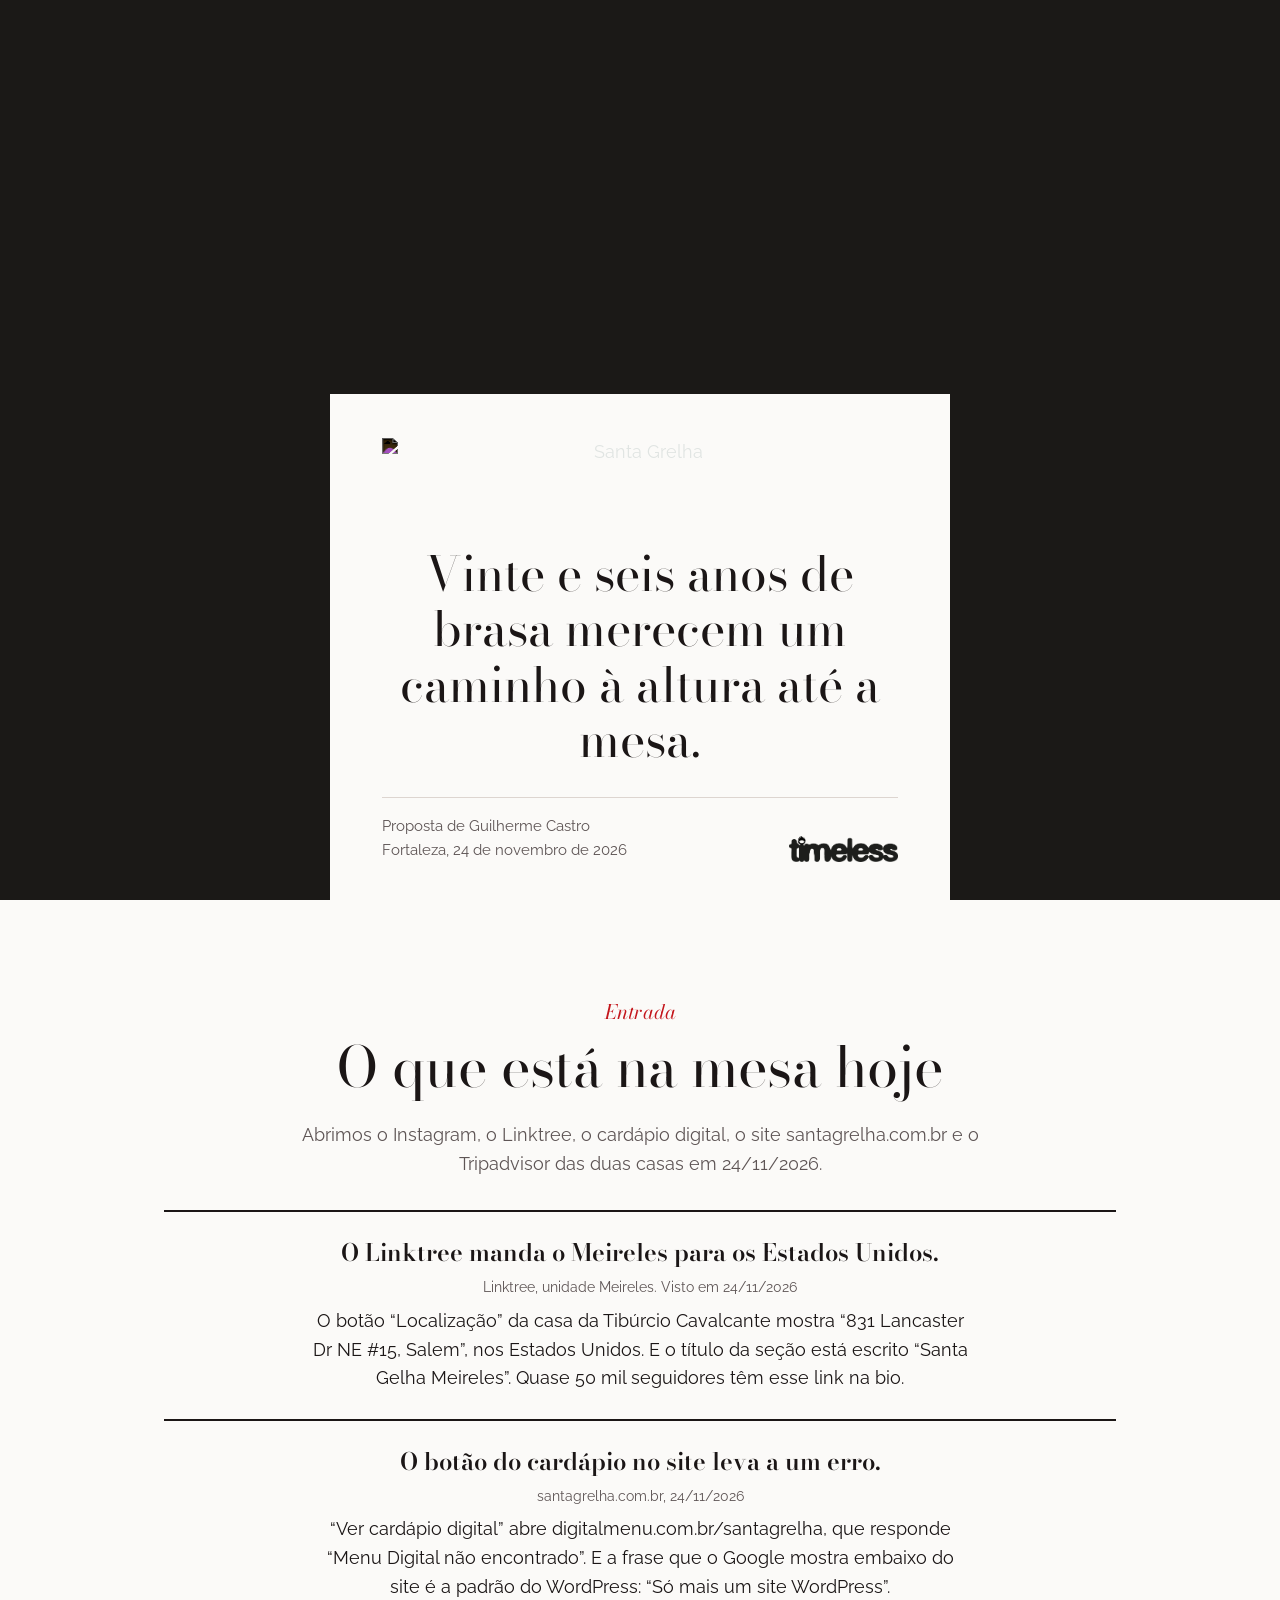
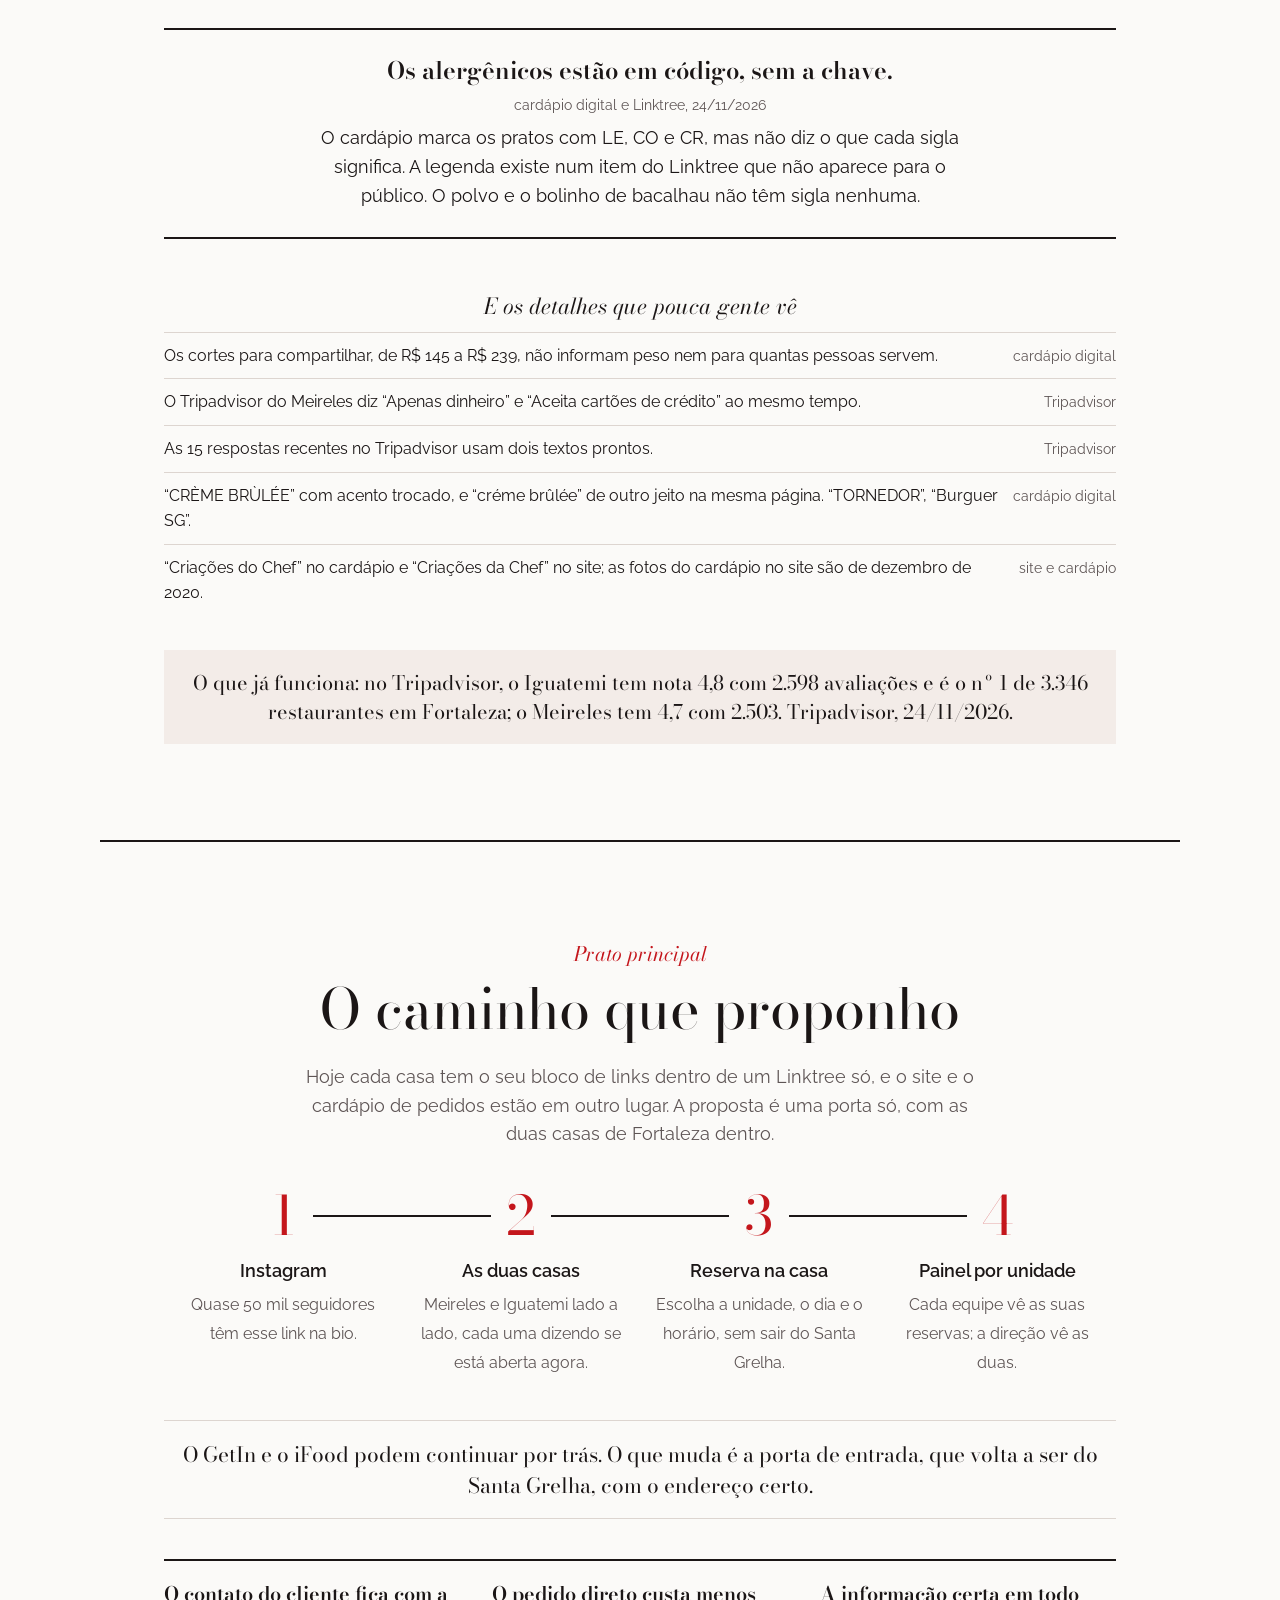
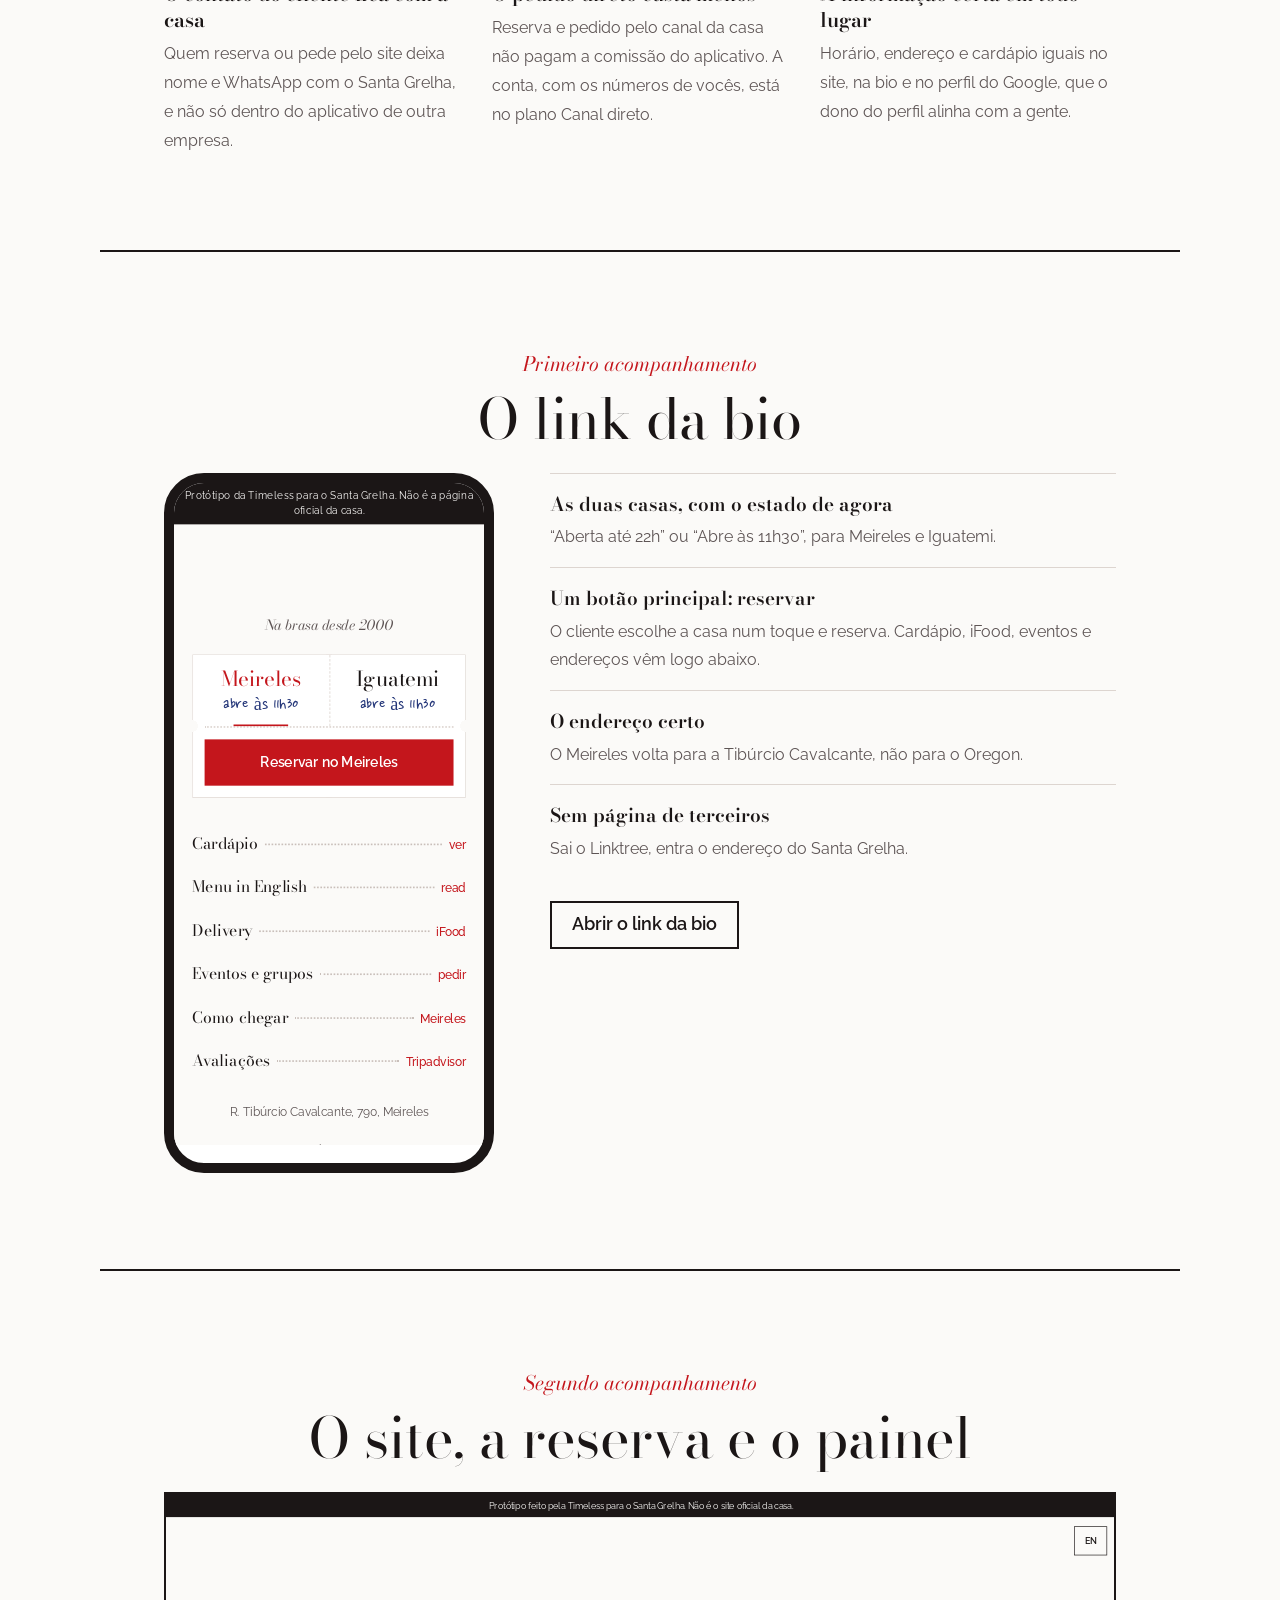
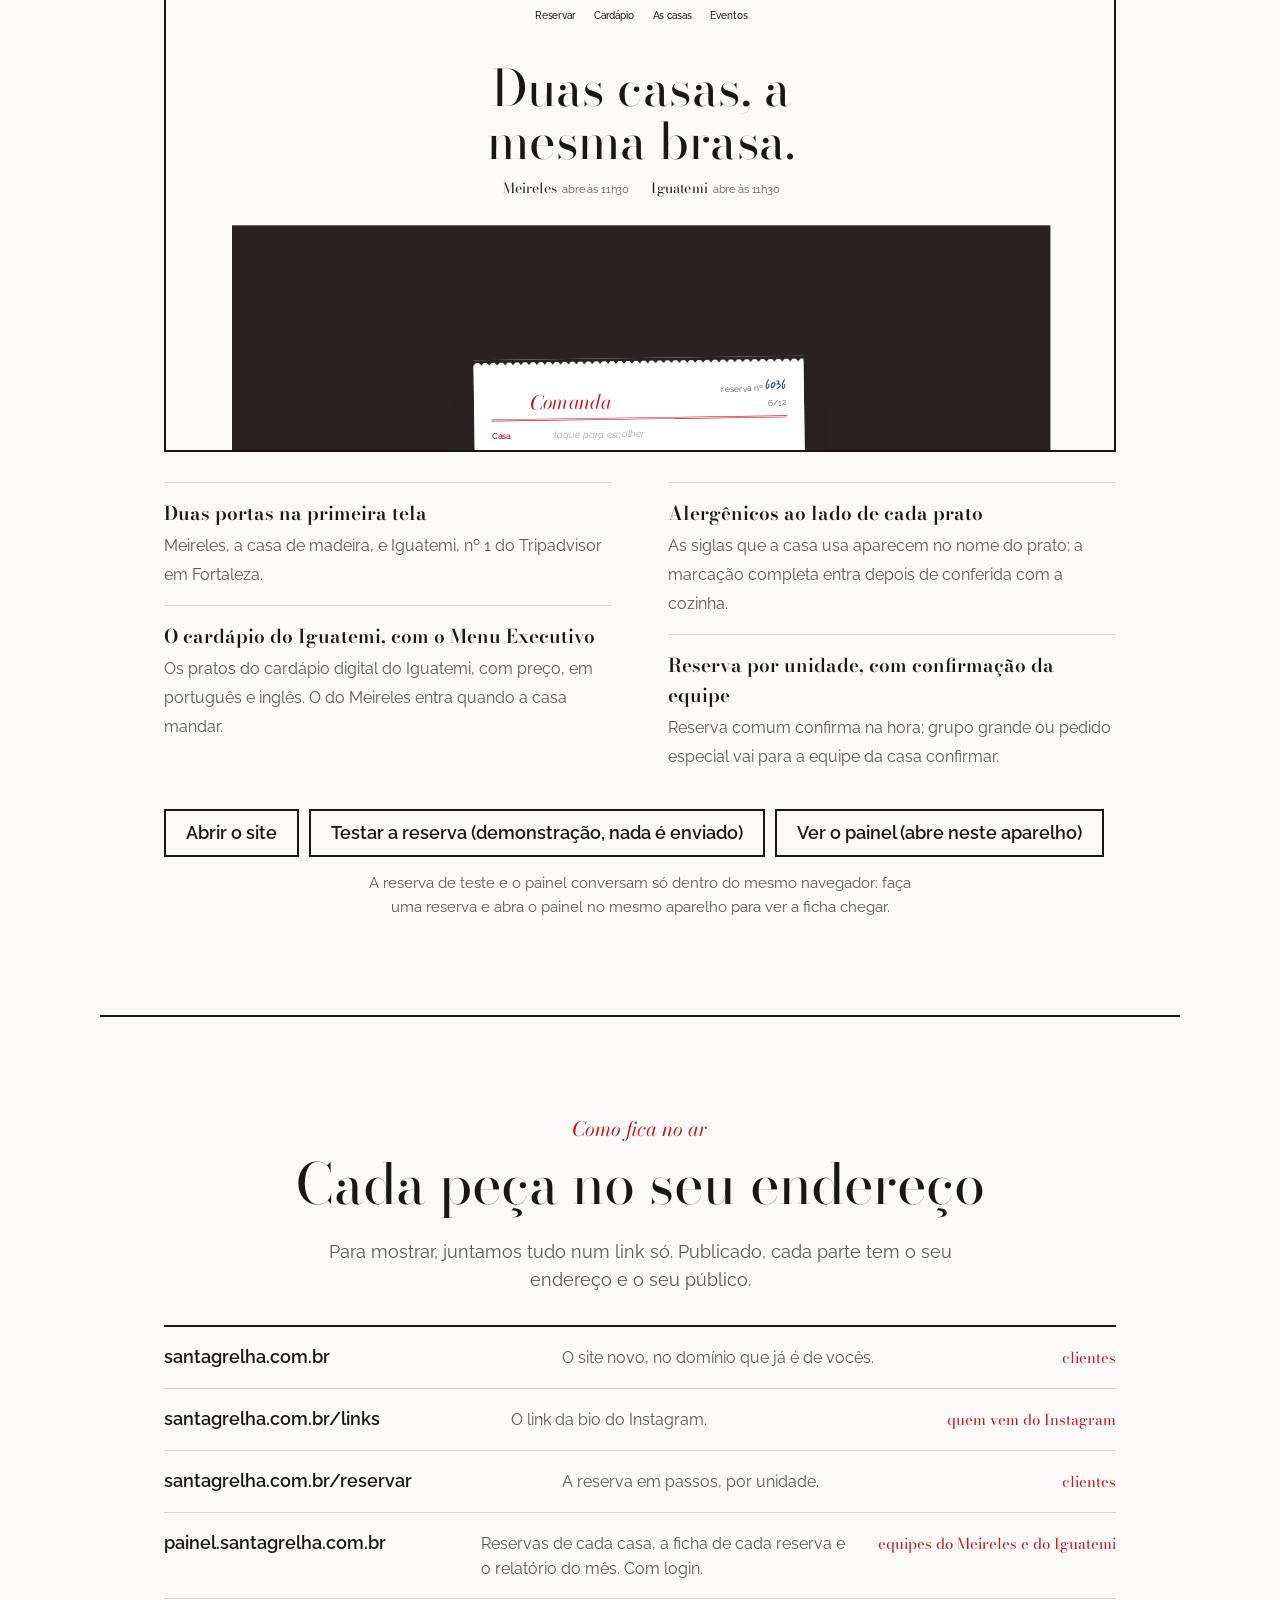
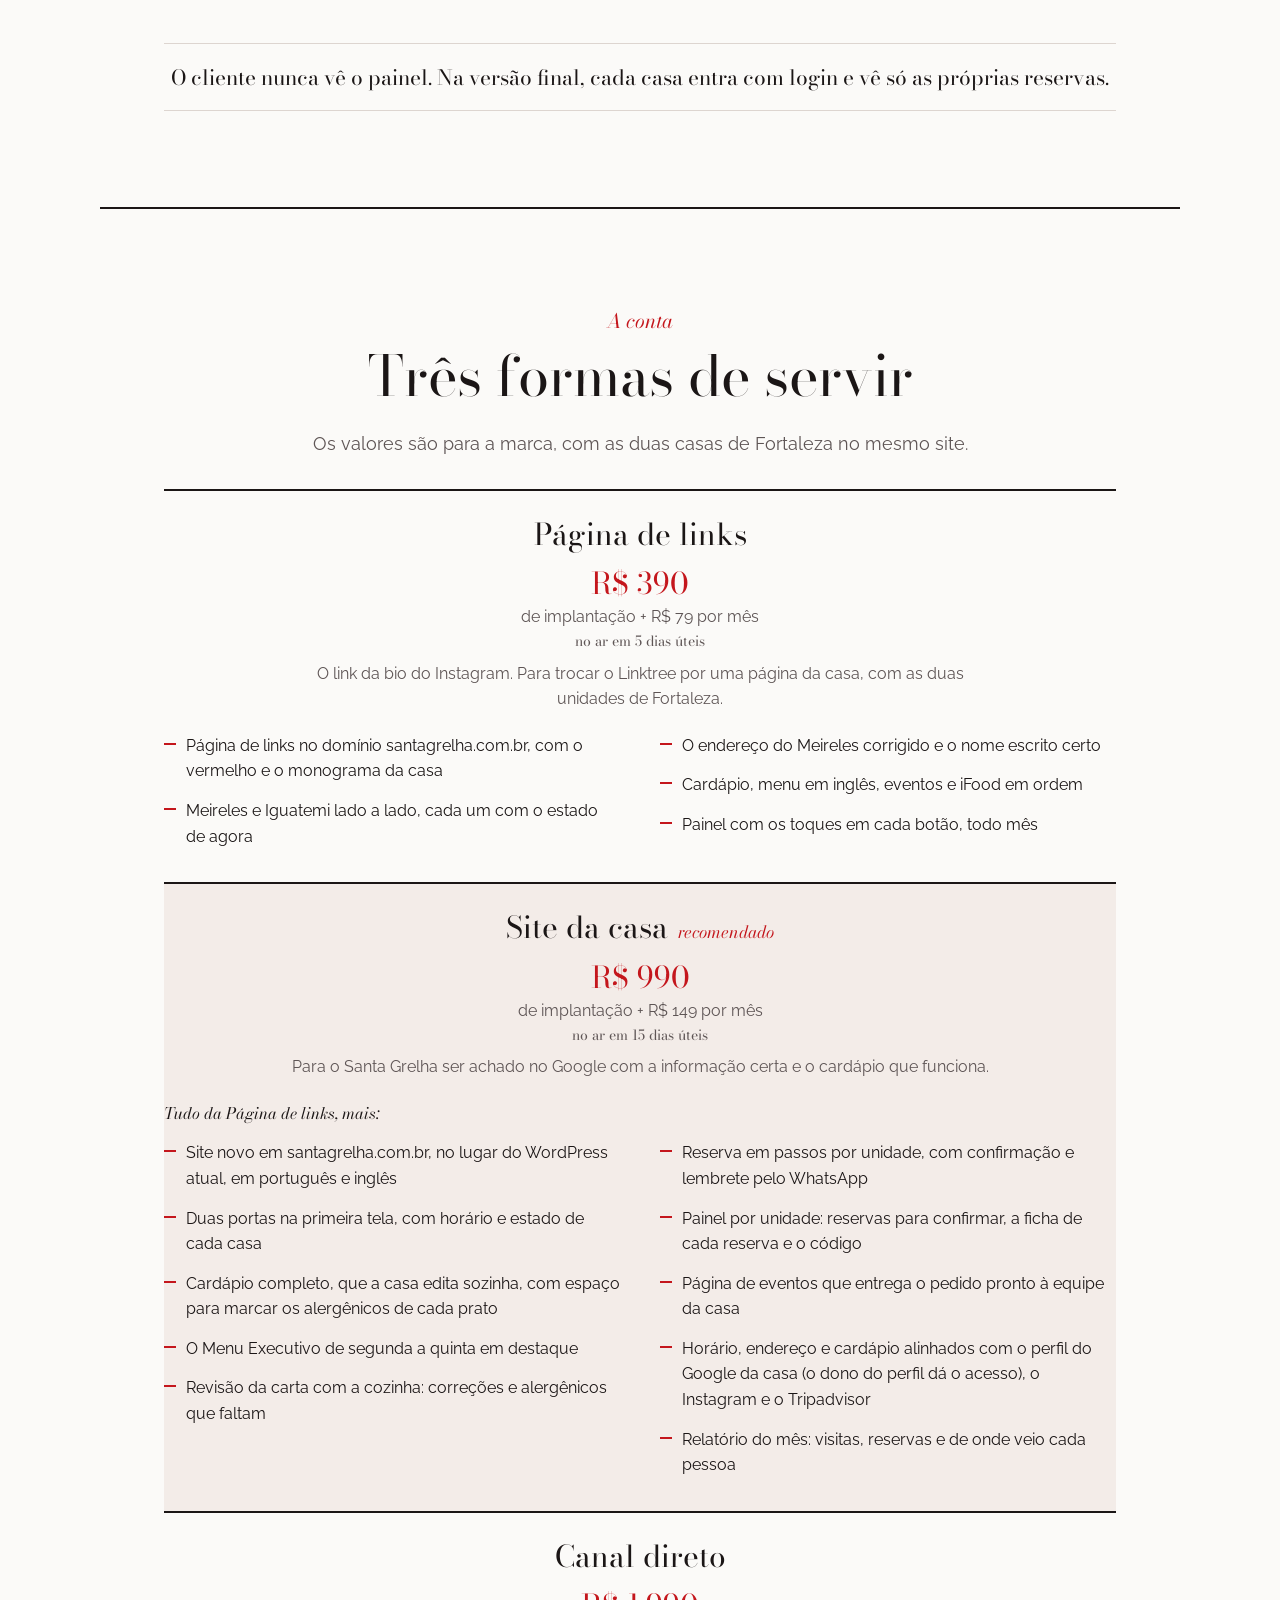
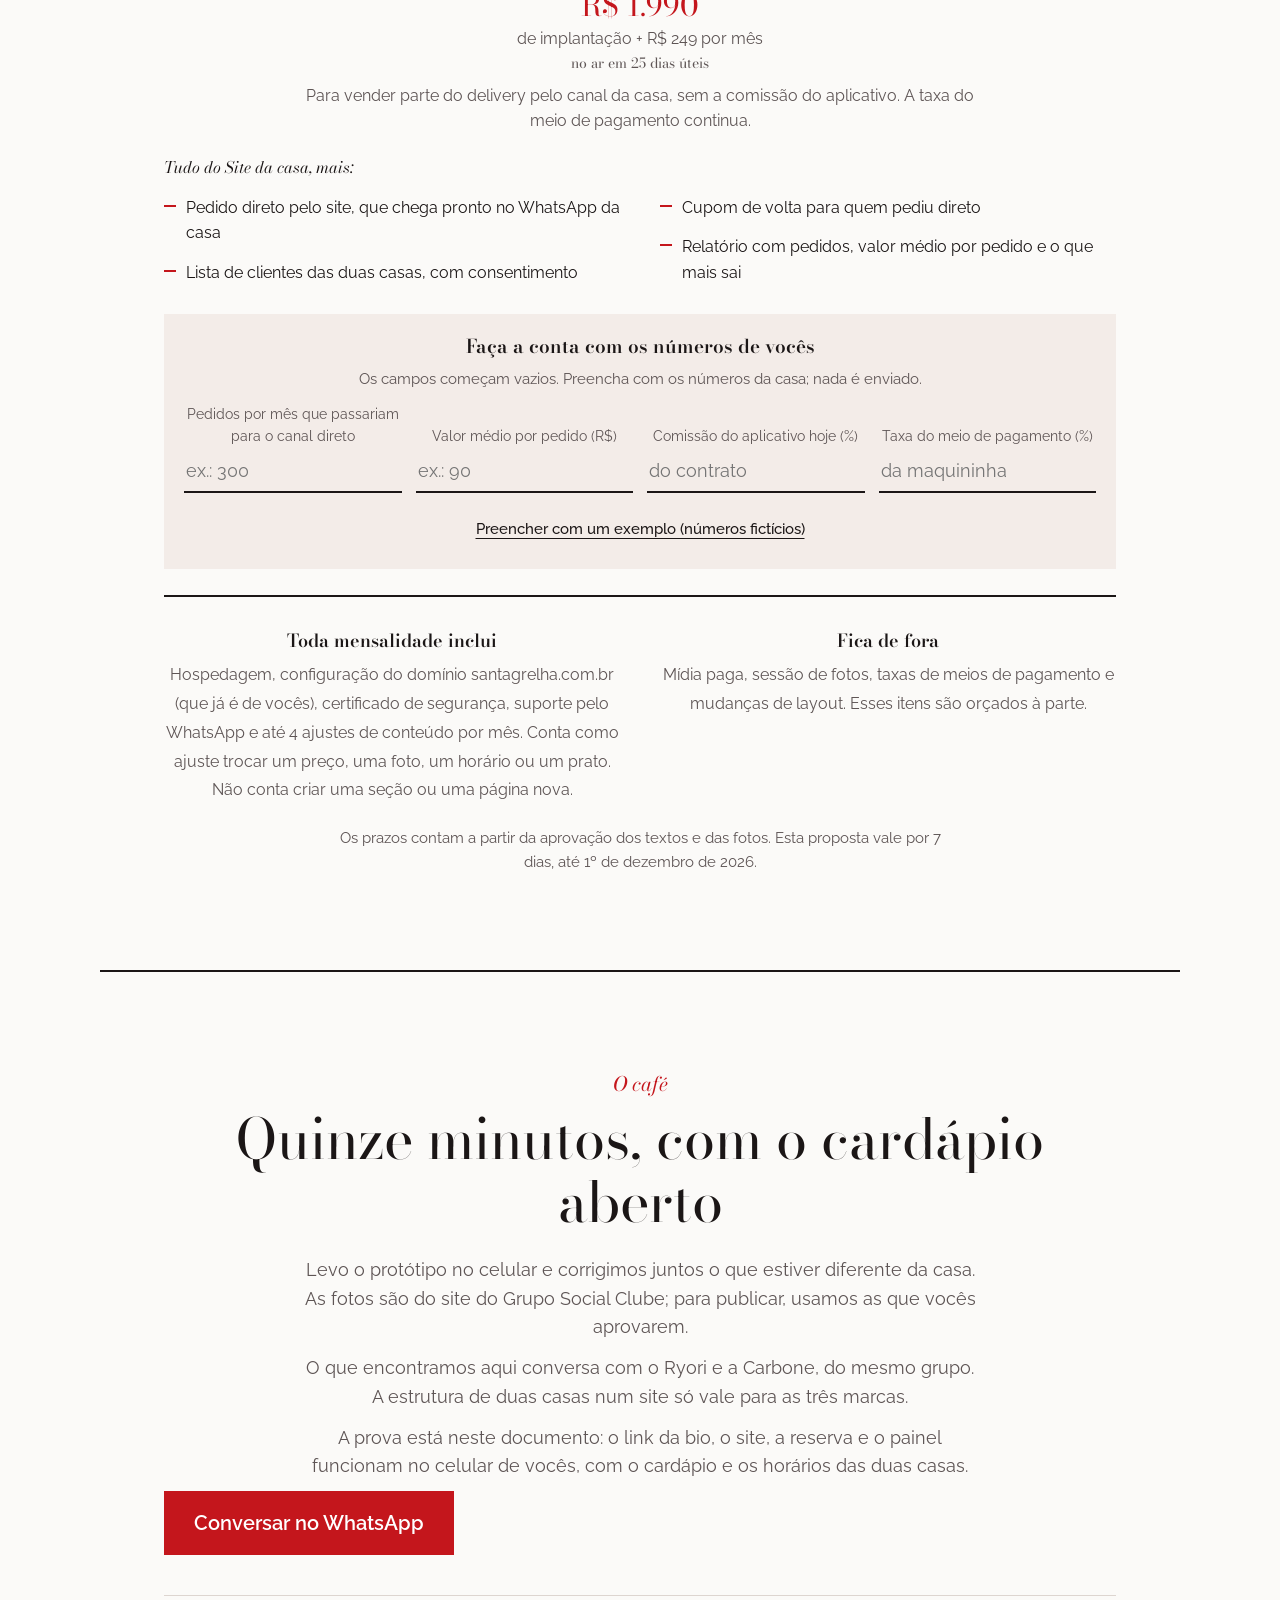
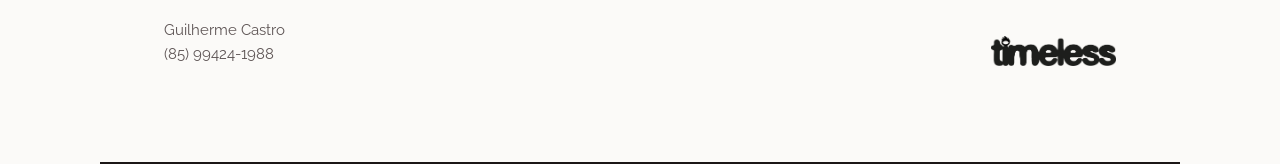
==== commit 074d5842: "Proposta: estilos do mockup (sem uso no Santa Grelha) Co-Authored-By: Claude Opus 5.5 <noreply@anthr" ====
--- a/index.html
+++ b/index.html
@@ -90,6 +90,9 @@
 .zap{display:inline-flex;align-items:center;min-height:64px;padding:0 30px;background:var(--acento);color:var(--acento-txt);text-decoration:none;font-size:20px;font-weight:600;margin:10px 0 40px}
 .assina{display:flex;justify-content:space-between;align-items:end;gap:24px;flex-wrap:wrap;padding-top:22px;border-top:1px solid var(--regra);font-size:15px;color:var(--tinta-2)}
 .assina img{height:30px}
+.mock{margin-top:26px}
+.mock img{width:100%;height:auto;display:block}
+.mock figcaption{font-size:13px;color:var(--tinta-2);margin-top:8px}
 .ad{display:grid;grid-template-columns:repeat(2,minmax(0,1fr));gap:30px;margin-top:30px;justify-items:center}
 .ad figure{display:flex;flex-direction:column;align-items:center;gap:12px}
 .ad figcaption{font-family:var(--serif);font-size:19px}
@@ -137,7 +140,7 @@
   .capa{min-height:297mm;break-after:page} .capa .base{width:62%}
   .caminho{grid-template-columns:repeat(4,1fr)} .vivo{grid-template-columns:auto 1fr} .site .vivo{grid-template-columns:1fr 1fr}
   .tela{height:470px} .tela iframe{transform:scale(.48)}
-  .ad{grid-template-columns:1fr 1fr;margin-top:10px;gap:10px} .ad .cel{height:400px;width:230px} .ad .cel iframe{transform:scale(.56)} .ad figcaption{font-size:15px}
+  .mock{display:none} .ad{grid-template-columns:1fr 1fr;margin-top:10px;gap:10px} .ad .cel{height:330px;width:230px} .ad .cel iframe{transform:scale(.56)} .ad figcaption{font-size:15px}
   .troca{margin-top:14px} .troca div{grid-template-columns:1fr 1fr;gap:20px;padding:6px 0;font-size:12px} .troca div:first-child{display:grid} .troca span::before{content:none!important}
   h3{font-size:38px;margin-bottom:14px} .folha .texto.mut{font-size:14px}
   .achado{padding:11px 0;gap:24px;grid-template-columns:1fr 2.2fr} .achado b{font-size:18px} .achado p{font-size:13px;line-height:1.5}
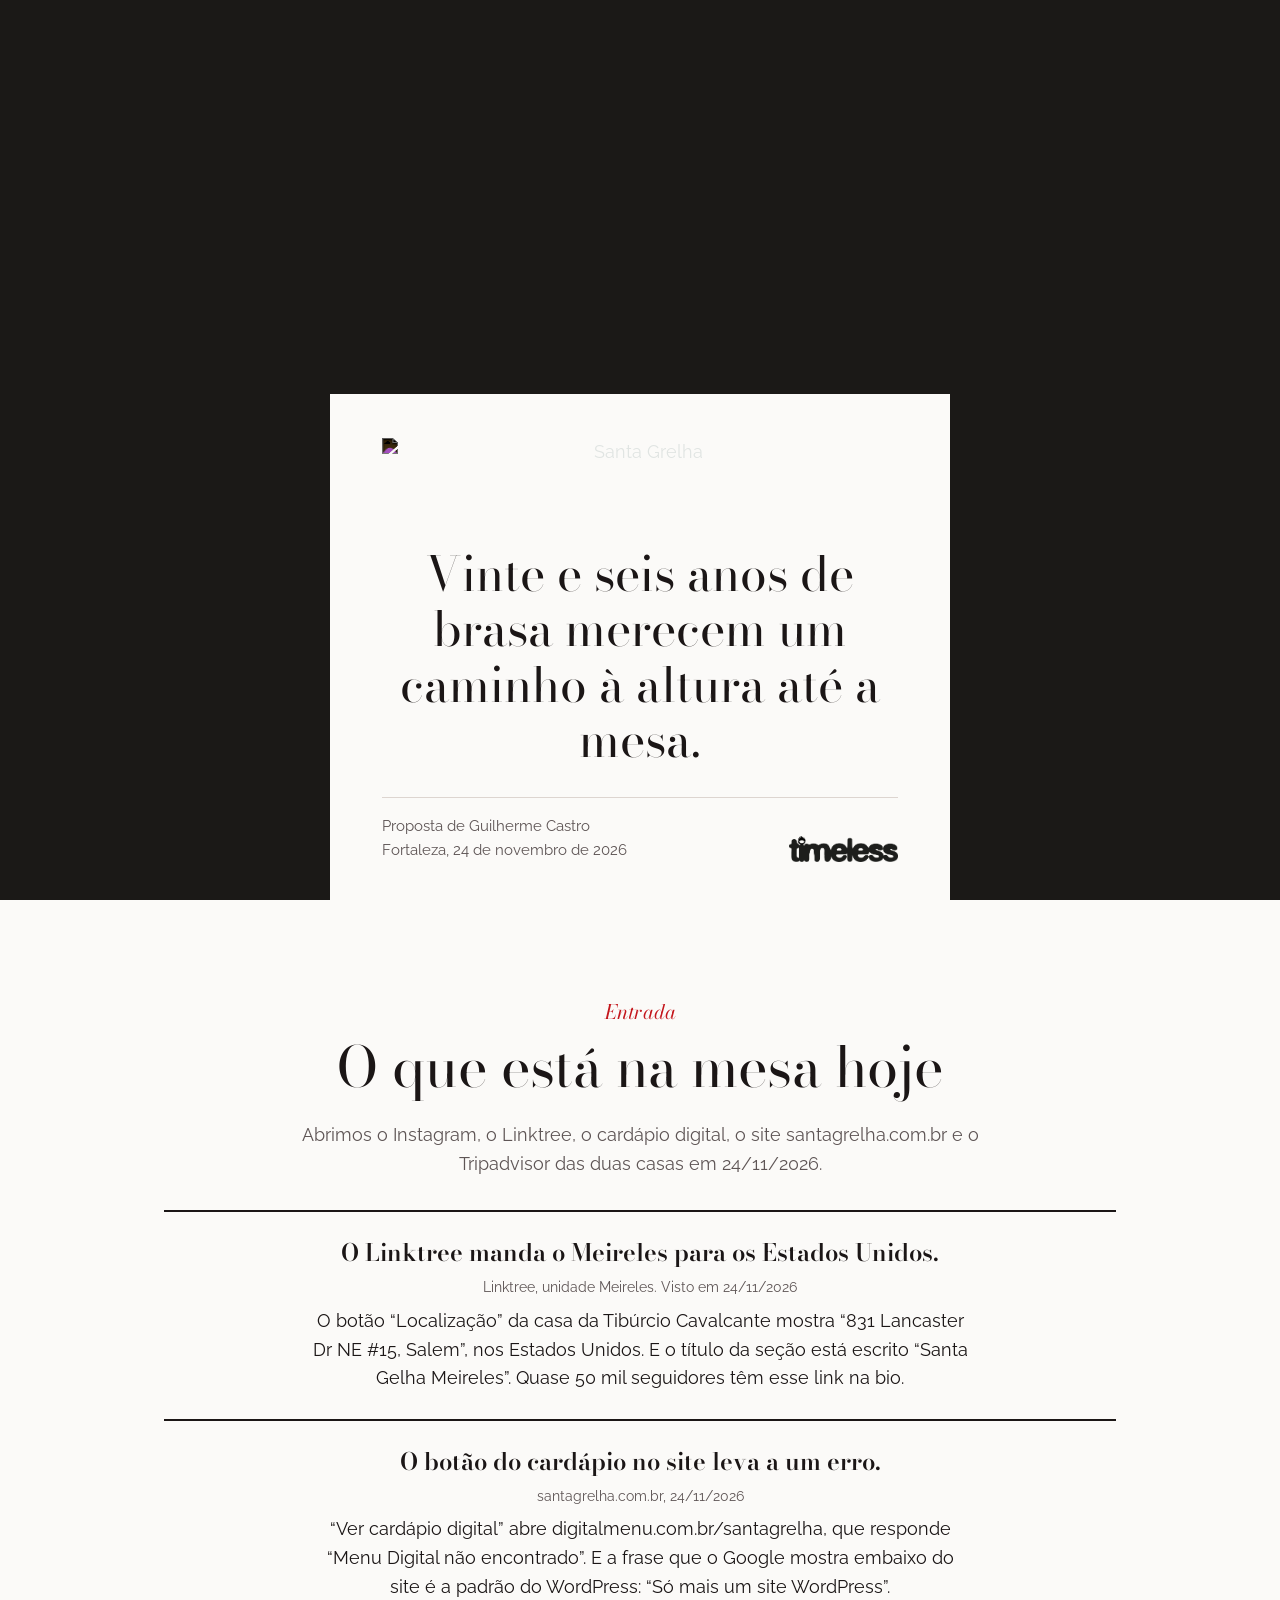
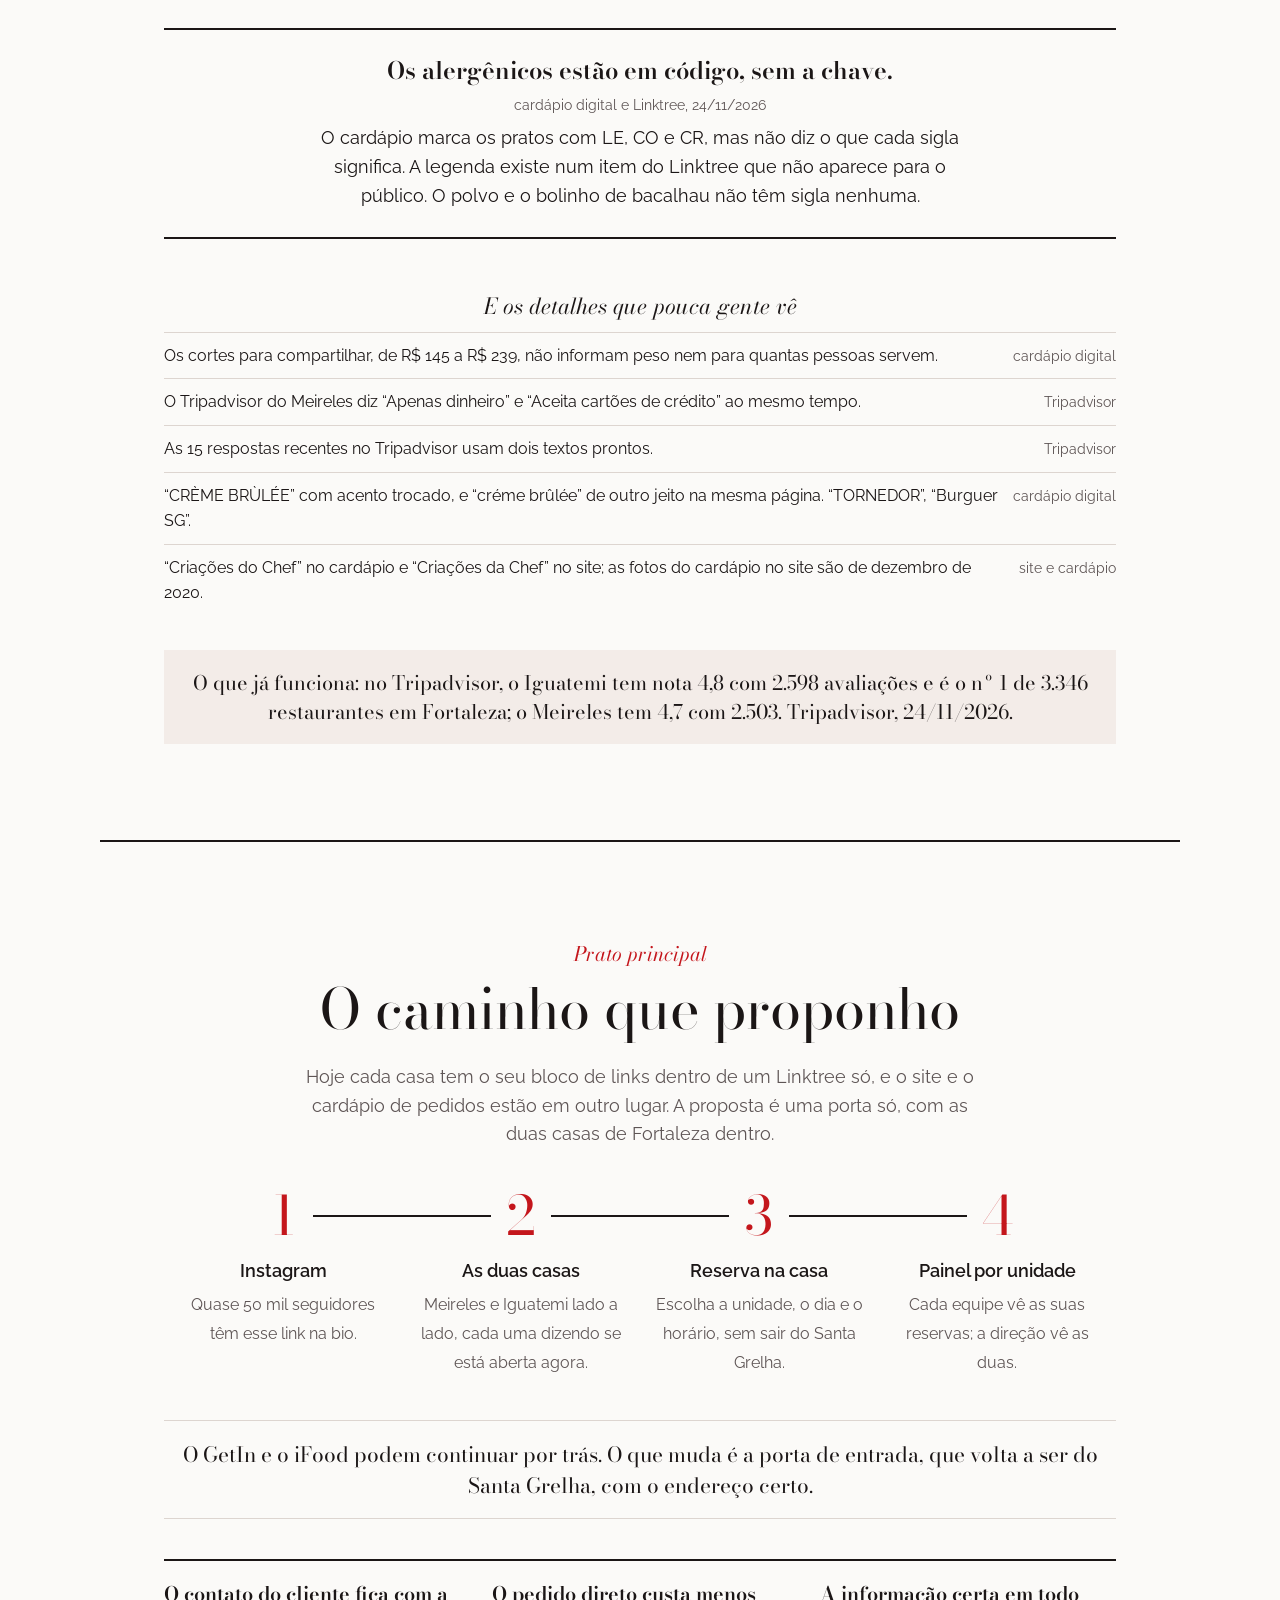
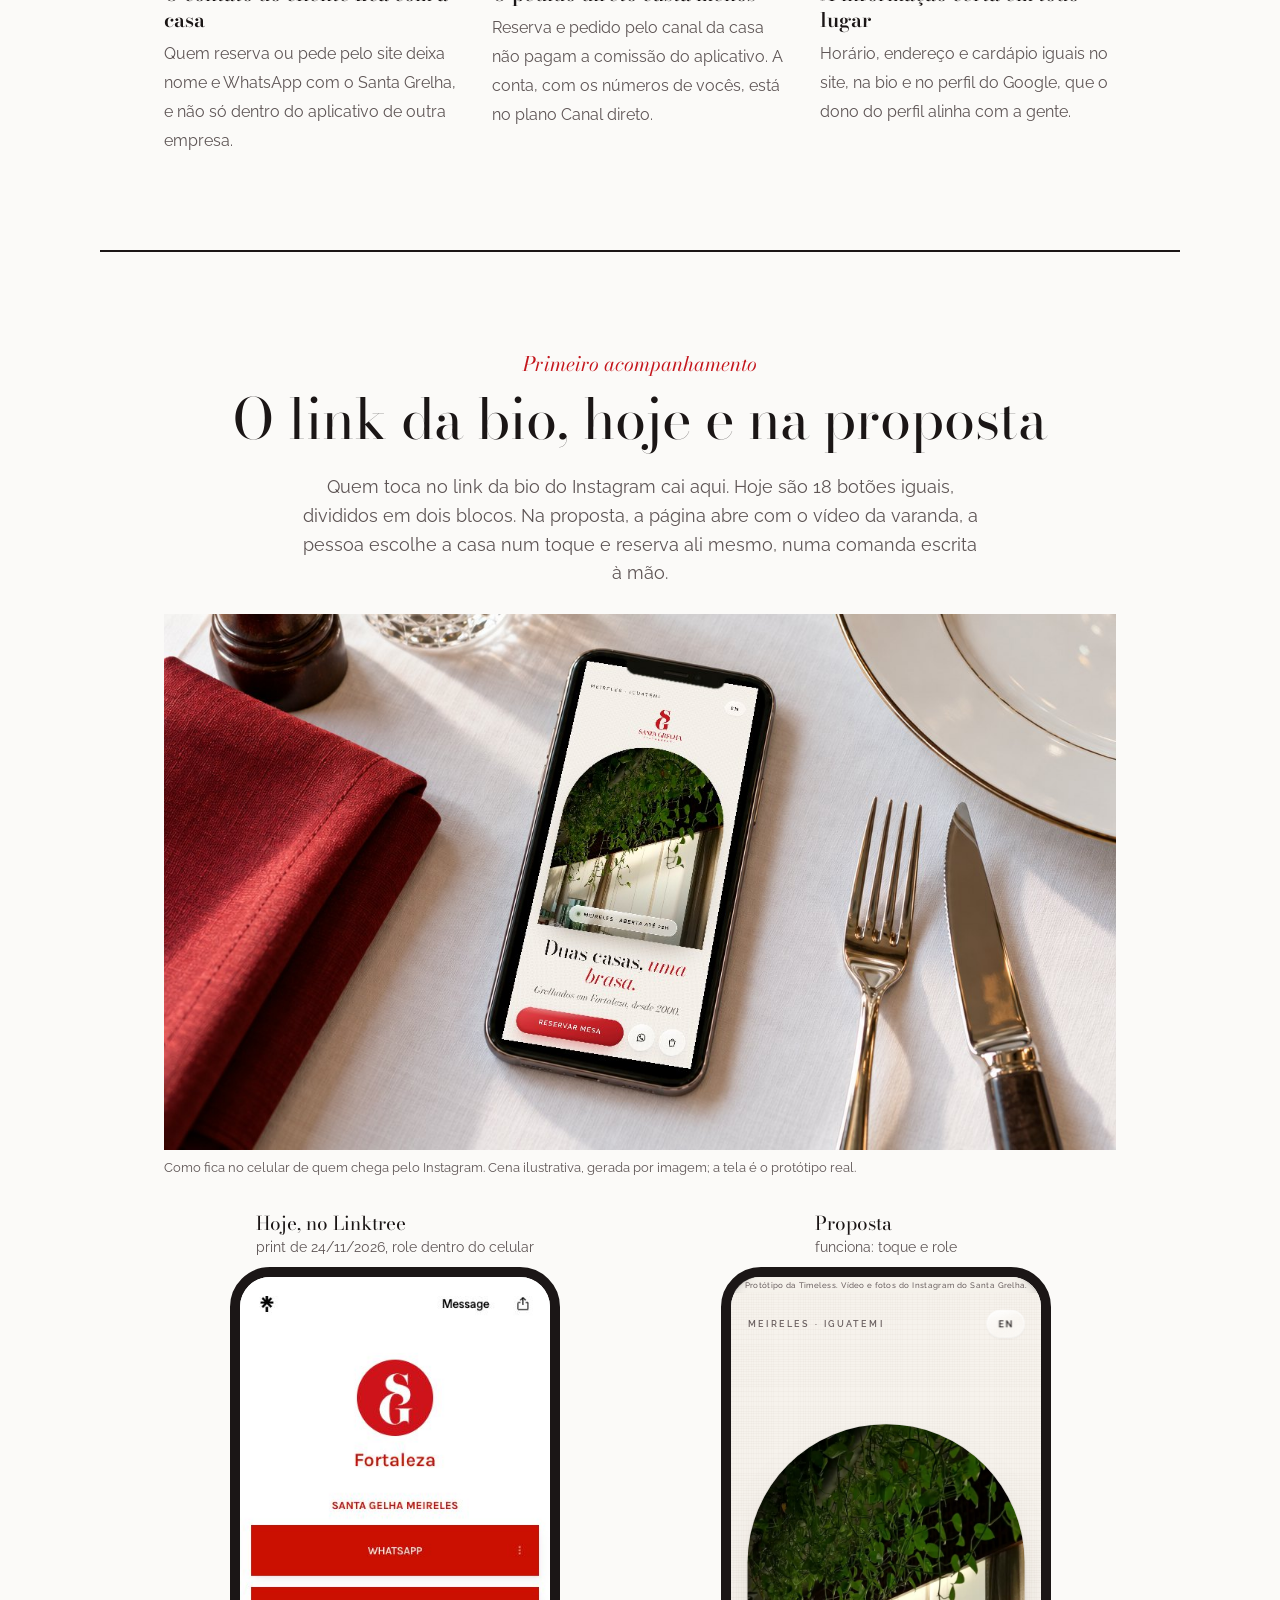
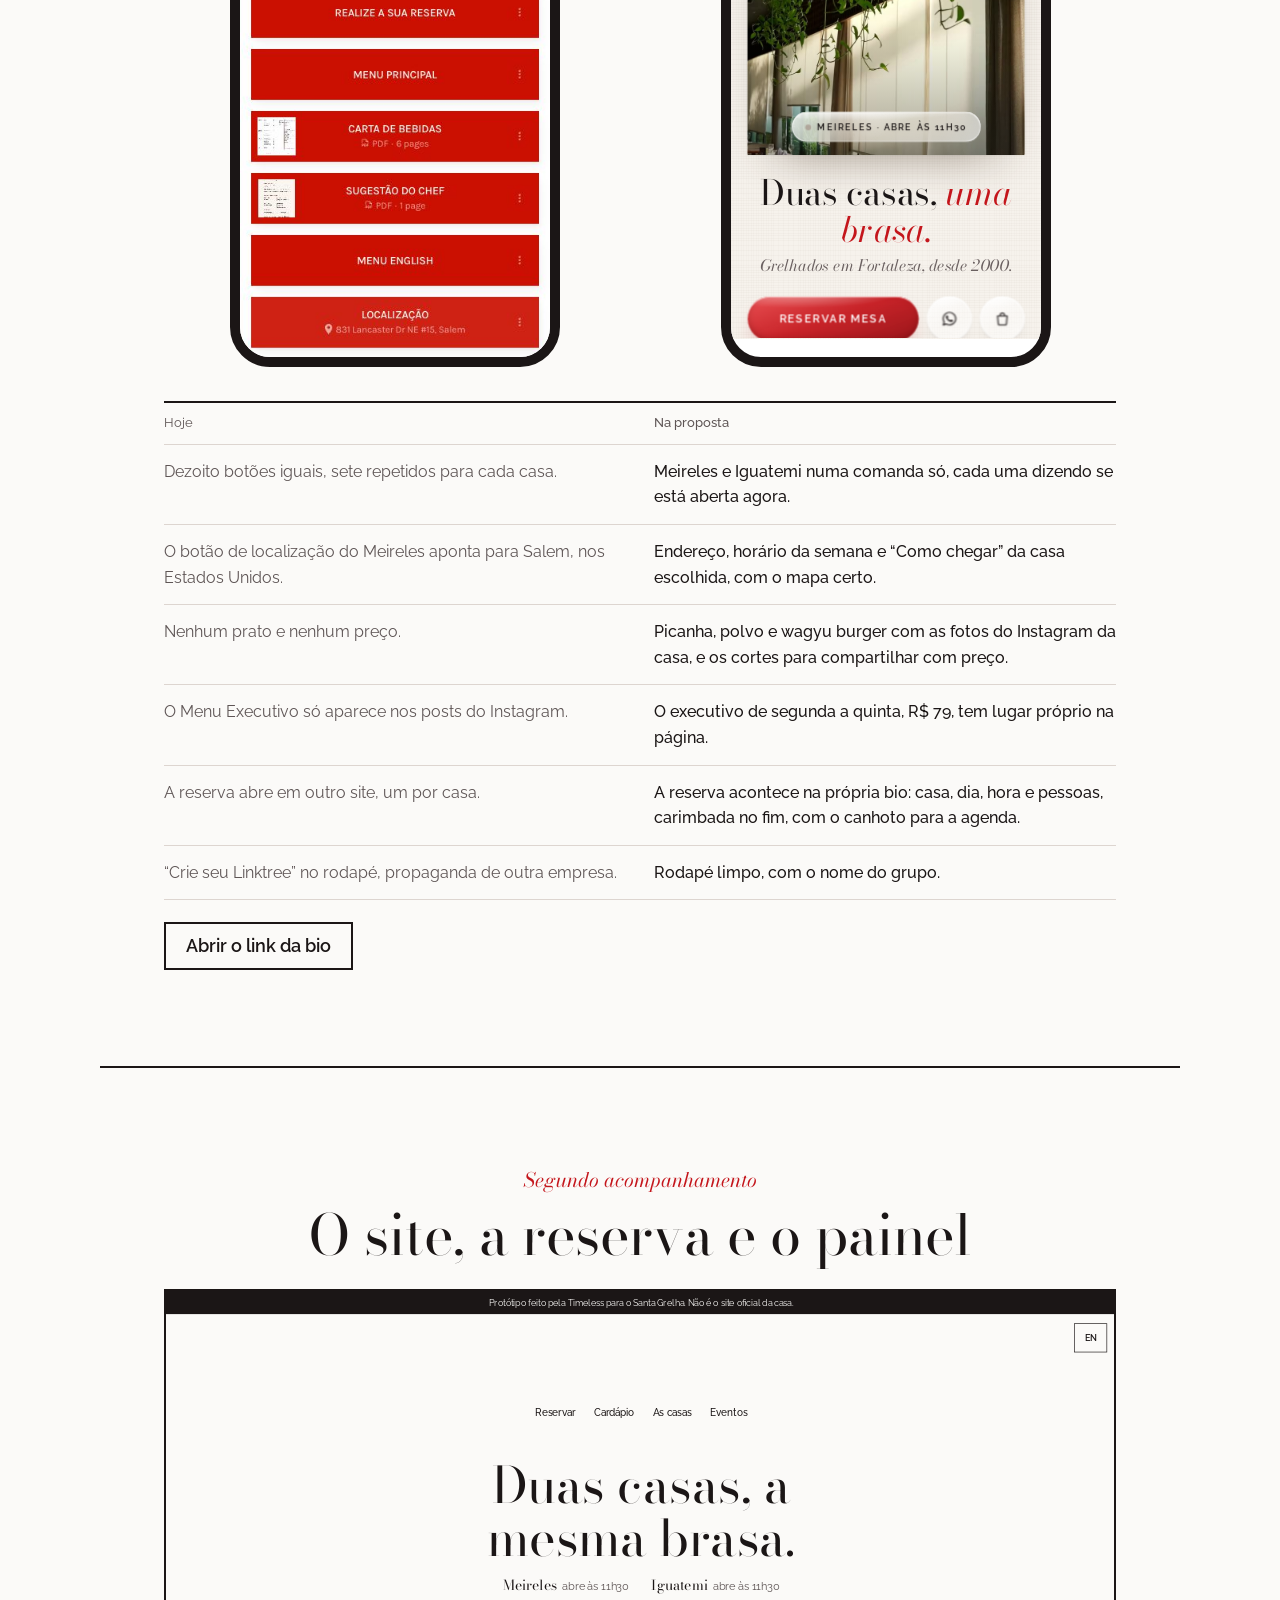
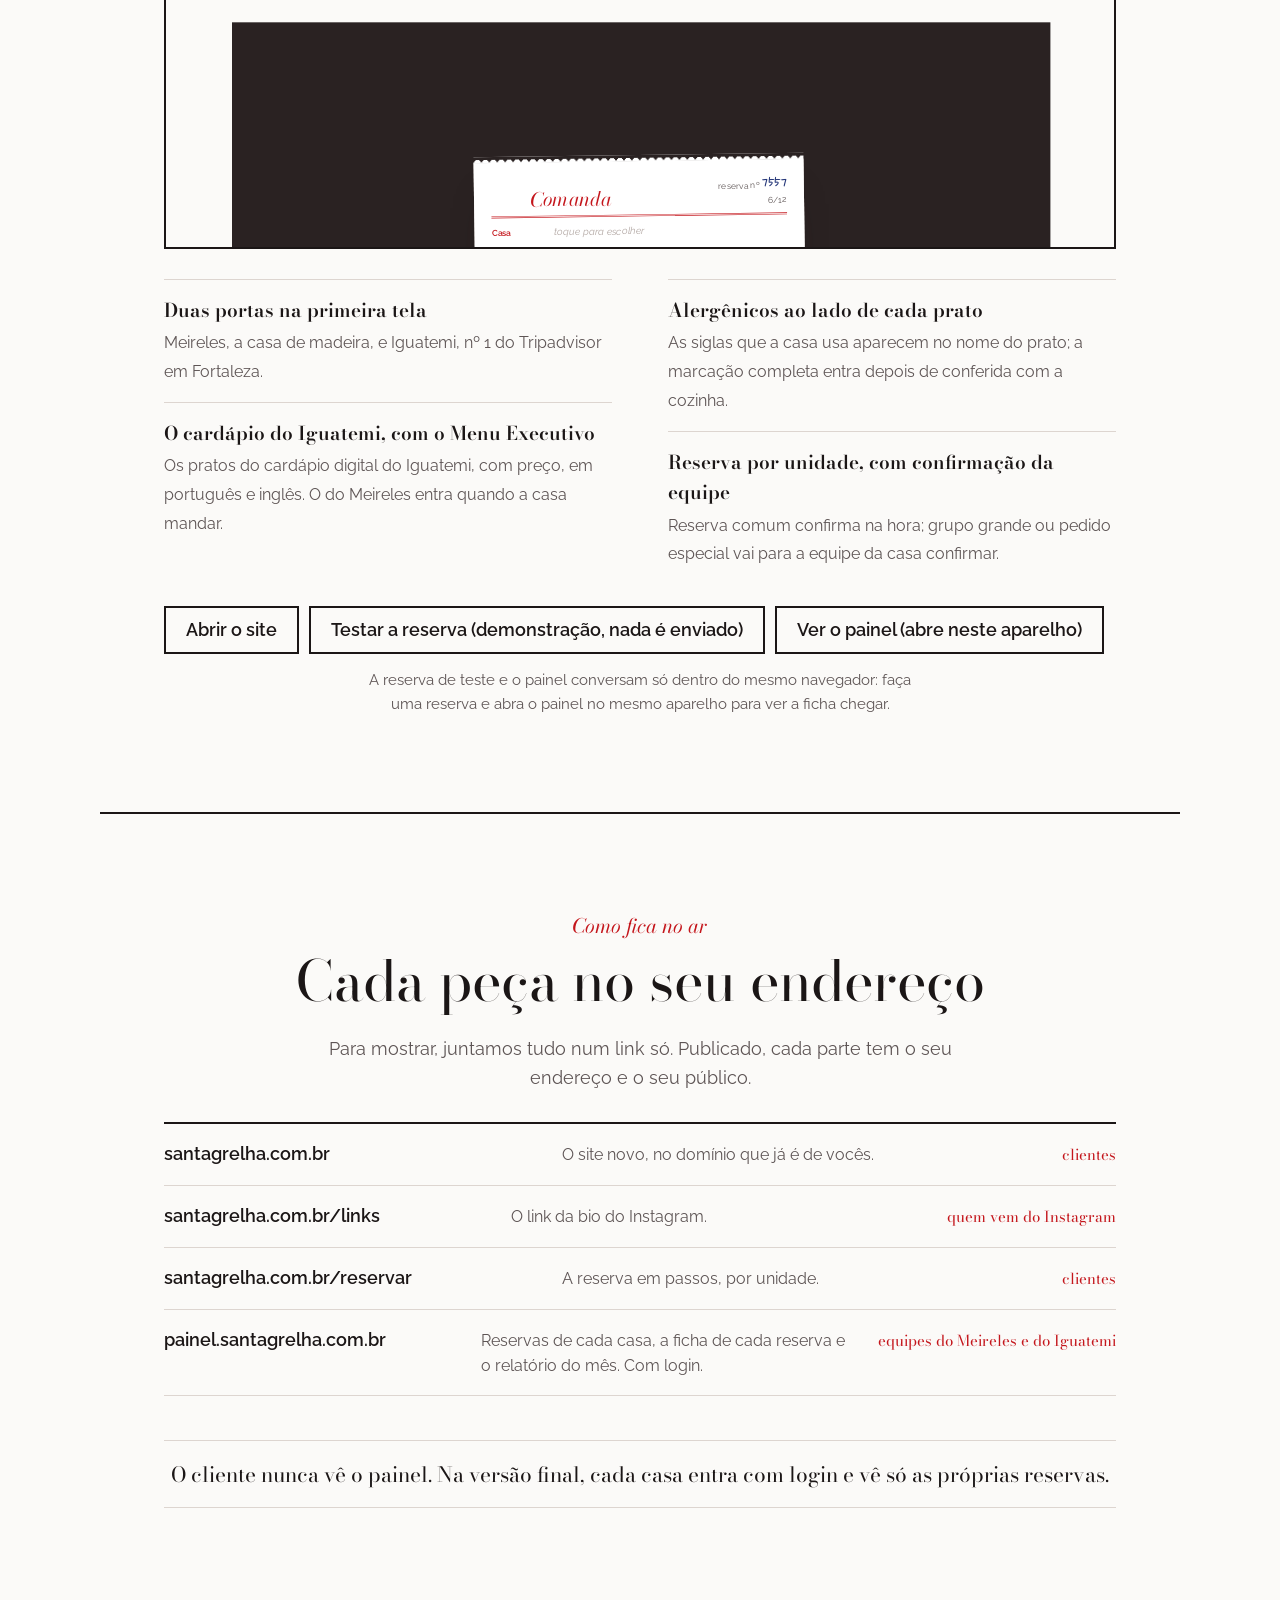
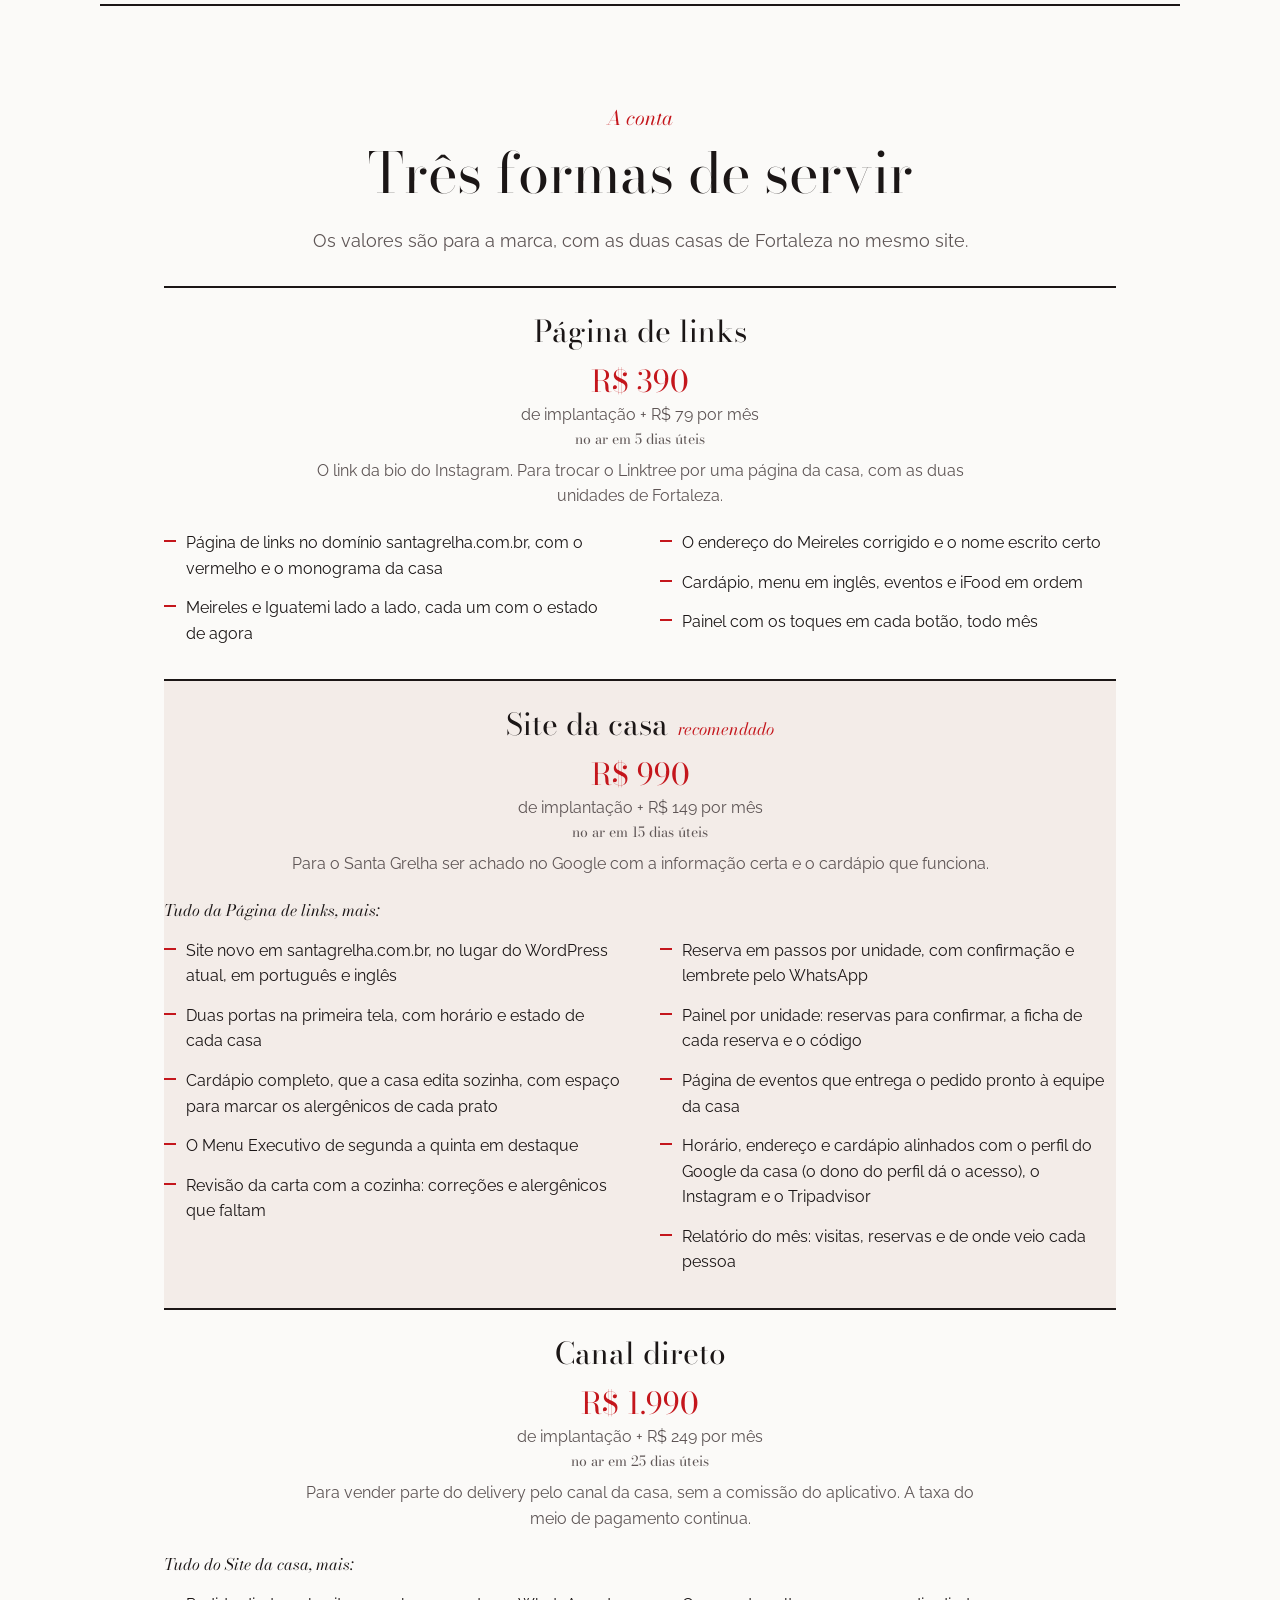
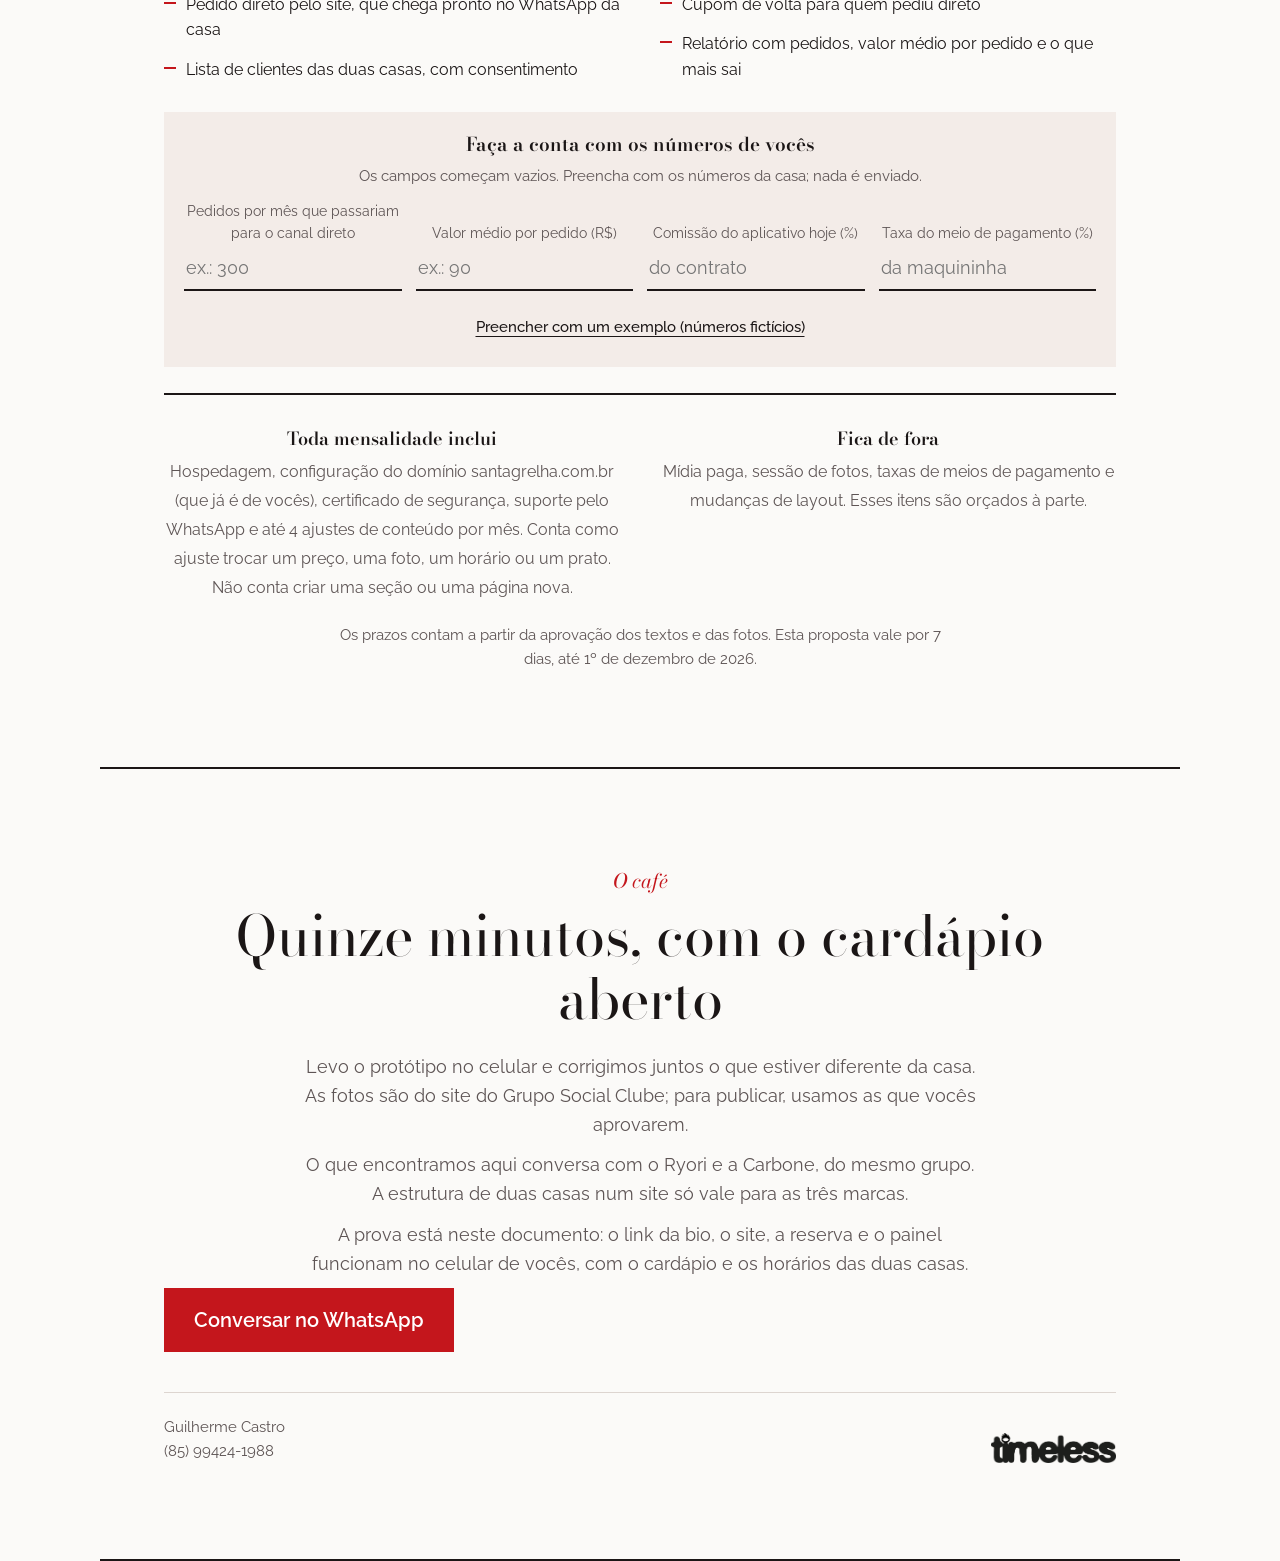
==== commit 17272f43: "Proposta do Santa Grelha: link da bio hoje e na proposta, lado a lado, com a cena na toalha branca e" ====
--- a/index.html
+++ b/index.html
@@ -140,7 +140,7 @@
   .capa{min-height:297mm;break-after:page} .capa .base{width:62%}
   .caminho{grid-template-columns:repeat(4,1fr)} .vivo{grid-template-columns:auto 1fr} .site .vivo{grid-template-columns:1fr 1fr}
   .tela{height:470px} .tela iframe{transform:scale(.48)}
-  .mock{display:none} .ad{grid-template-columns:1fr 1fr;margin-top:10px;gap:10px} .ad .cel{height:330px;width:230px} .ad .cel iframe{transform:scale(.56)} .ad figcaption{font-size:15px}
+  .mock{display:none} .ad{grid-template-columns:1fr 1fr;margin-top:10px;gap:10px} .ad .cel{height:300px;width:220px} .ad .cel iframe{transform:scale(.56)} .ad figcaption{font-size:15px}
   .troca{margin-top:14px} .troca div{grid-template-columns:1fr 1fr;gap:20px;padding:6px 0;font-size:12px} .troca div:first-child{display:grid} .troca span::before{content:none!important}
   h3{font-size:38px;margin-bottom:14px} .folha .texto.mut{font-size:14px}
   .achado{padding:11px 0;gap:24px;grid-template-columns:1fr 2.2fr} .achado b{font-size:18px} .achado p{font-size:13px;line-height:1.5}
@@ -197,11 +197,15 @@
 
 <section class="folha">
   <h2>Primeiro acompanhamento</h2>
-  <h3>O link da bio</h3>
-  <div class="vivo">
-    <div class="cel"><iframe src="site/links/" title="Protótipo do link da bio" loading="lazy"></iframe></div>
-    <div><ul class="notas"><li><b>As duas casas, com o estado de agora</b><span>“Aberta até 22h” ou “Abre às 11h30”, para Meireles e Iguatemi.</span></li><li><b>Um botão principal: reservar</b><span>O cliente escolhe a casa num toque e reserva. Cardápio, iFood, eventos e endereços vêm logo abaixo.</span></li><li><b>O endereço certo</b><span>O Meireles volta para a Tibúrcio Cavalcante, não para o Oregon.</span></li><li><b>Sem página de terceiros</b><span>Sai o Linktree, entra o endereço do Santa Grelha.</span></li></ul><a class="abrir" href="site/links/">Abrir o link da bio</a></div>
-  </div>
+  <h3>O link da bio, hoje e na proposta</h3>
+  <p class="texto mut">Quem toca no link da bio do Instagram cai aqui. Hoje são 18 botões iguais, divididos em dois blocos. Na proposta, a página abre com o vídeo da varanda, a pessoa escolhe a casa num toque e reserva ali mesmo, numa comanda escrita à mão.</p>
+  <figure class="mock"><img src="assets/como-fica.jpg" alt="A bio nova do Santa Grelha aberta num celular sobre a toalha branca" loading="lazy"><figcaption>Como fica no celular de quem chega pelo Instagram. Cena ilustrativa, gerada por imagem; a tela é o protótipo real.</figcaption></figure>
+  <div class="ad">
+    <figure><figcaption>Hoje, no Linktree<small>print de 24/11/2026, role dentro do celular</small></figcaption><div class="cel cel-img"><div class="rola" tabindex="0" aria-label="Print do Linktree atual"><img src="assets/linktree-hoje.jpg" alt="Linktree atual do Santa Grelha: dezoito botões iguais, sete repetidos para cada casa"></div></div></figure>
+    <figure><figcaption>Proposta<small>funciona: toque e role</small></figcaption><div class="cel"><iframe src="site/links/" title="Protótipo do link da bio"></iframe></div></figure>
+  </div>
+  <div class="troca"><div><span>Hoje</span><span>Na proposta</span></div><div><span>Dezoito botões iguais, sete repetidos para cada casa.</span><span>Meireles e Iguatemi numa comanda só, cada uma dizendo se está aberta agora.</span></div><div><span>O botão de localização do Meireles aponta para Salem, nos Estados Unidos.</span><span>Endereço, horário da semana e “Como chegar” da casa escolhida, com o mapa certo.</span></div><div><span>Nenhum prato e nenhum preço.</span><span>Picanha, polvo e wagyu burger com as fotos do Instagram da casa, e os cortes para compartilhar com preço.</span></div><div><span>O Menu Executivo só aparece nos posts do Instagram.</span><span>O executivo de segunda a quinta, R$ 79, tem lugar próprio na página.</span></div><div><span>A reserva abre em outro site, um por casa.</span><span>A reserva acontece na própria bio: casa, dia, hora e pessoas, carimbada no fim, com o canhoto para a agenda.</span></div><div><span>“Crie seu Linktree” no rodapé, propaganda de outra empresa.</span><span>Rodapé limpo, com o nome do grupo.</span></div></div>
+  <a class="abrir" href="site/links/">Abrir o link da bio</a>
 </section>
 
 <section class="folha site">
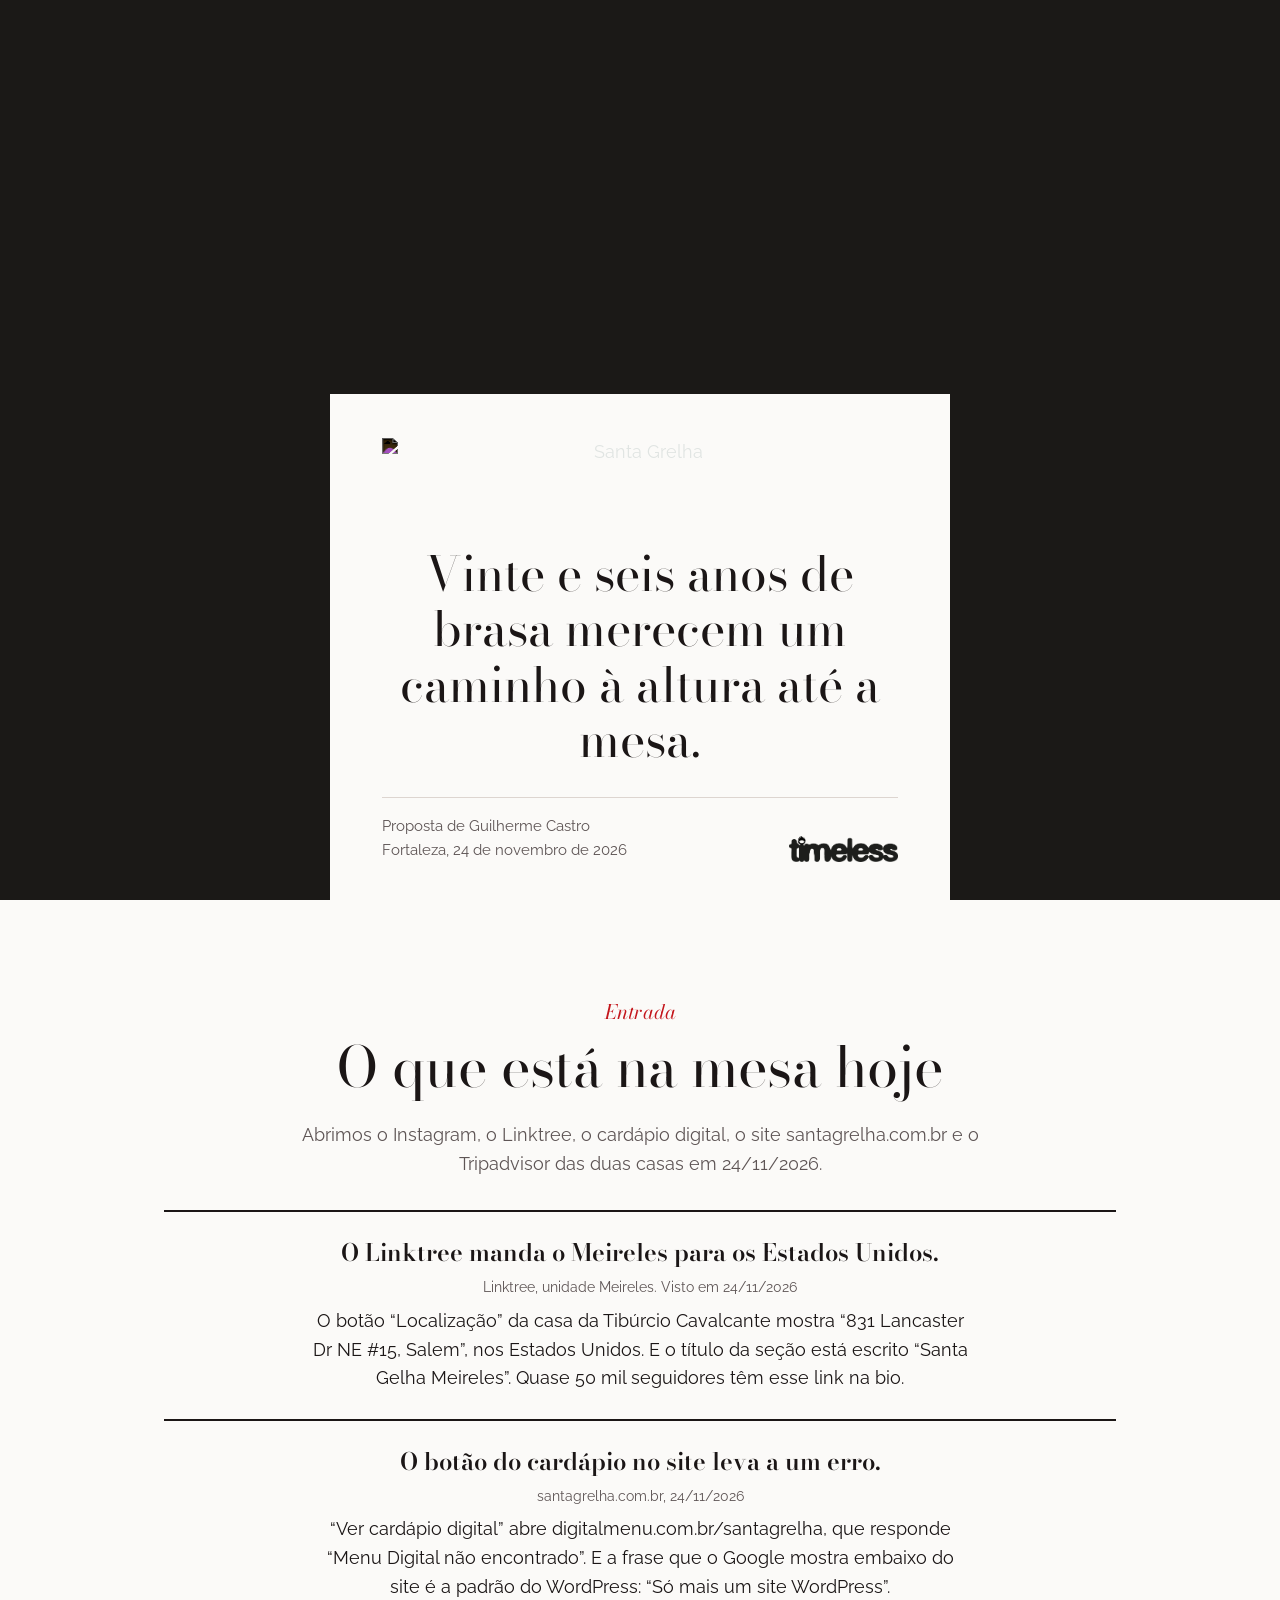
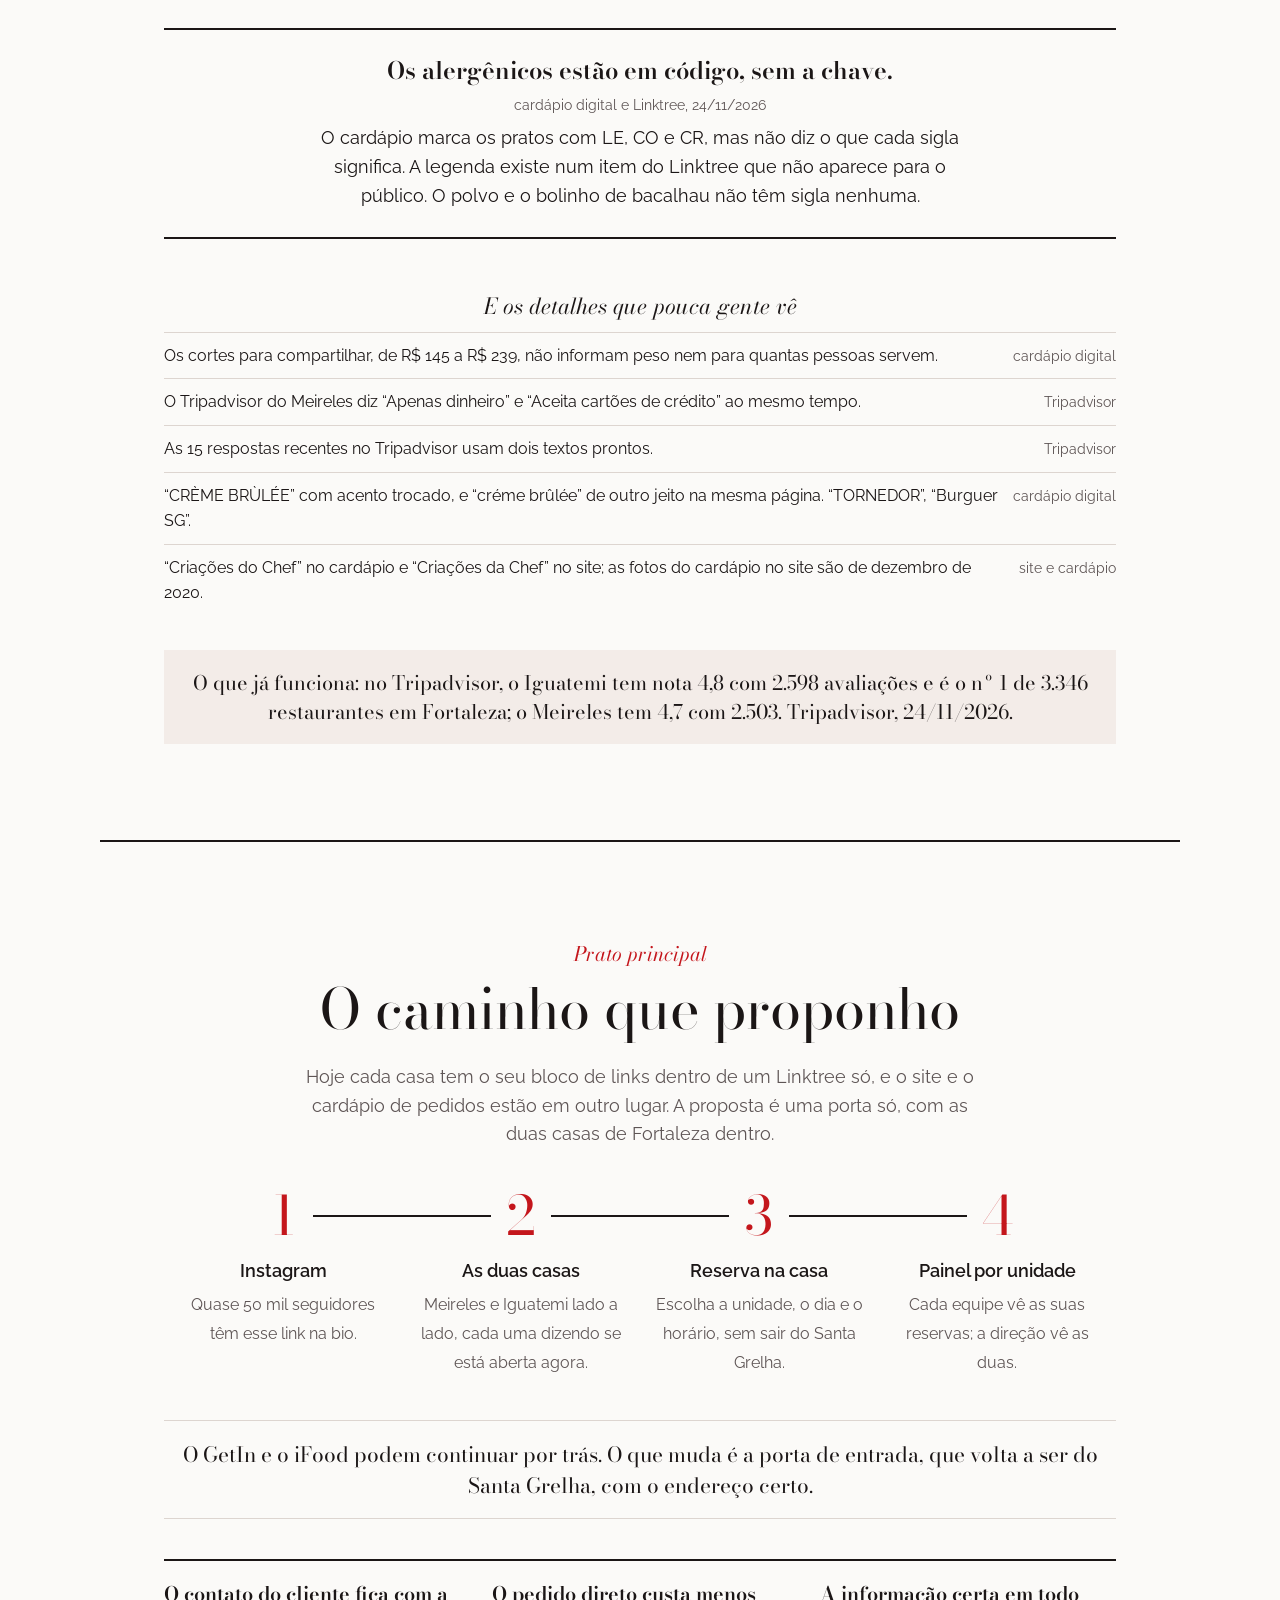
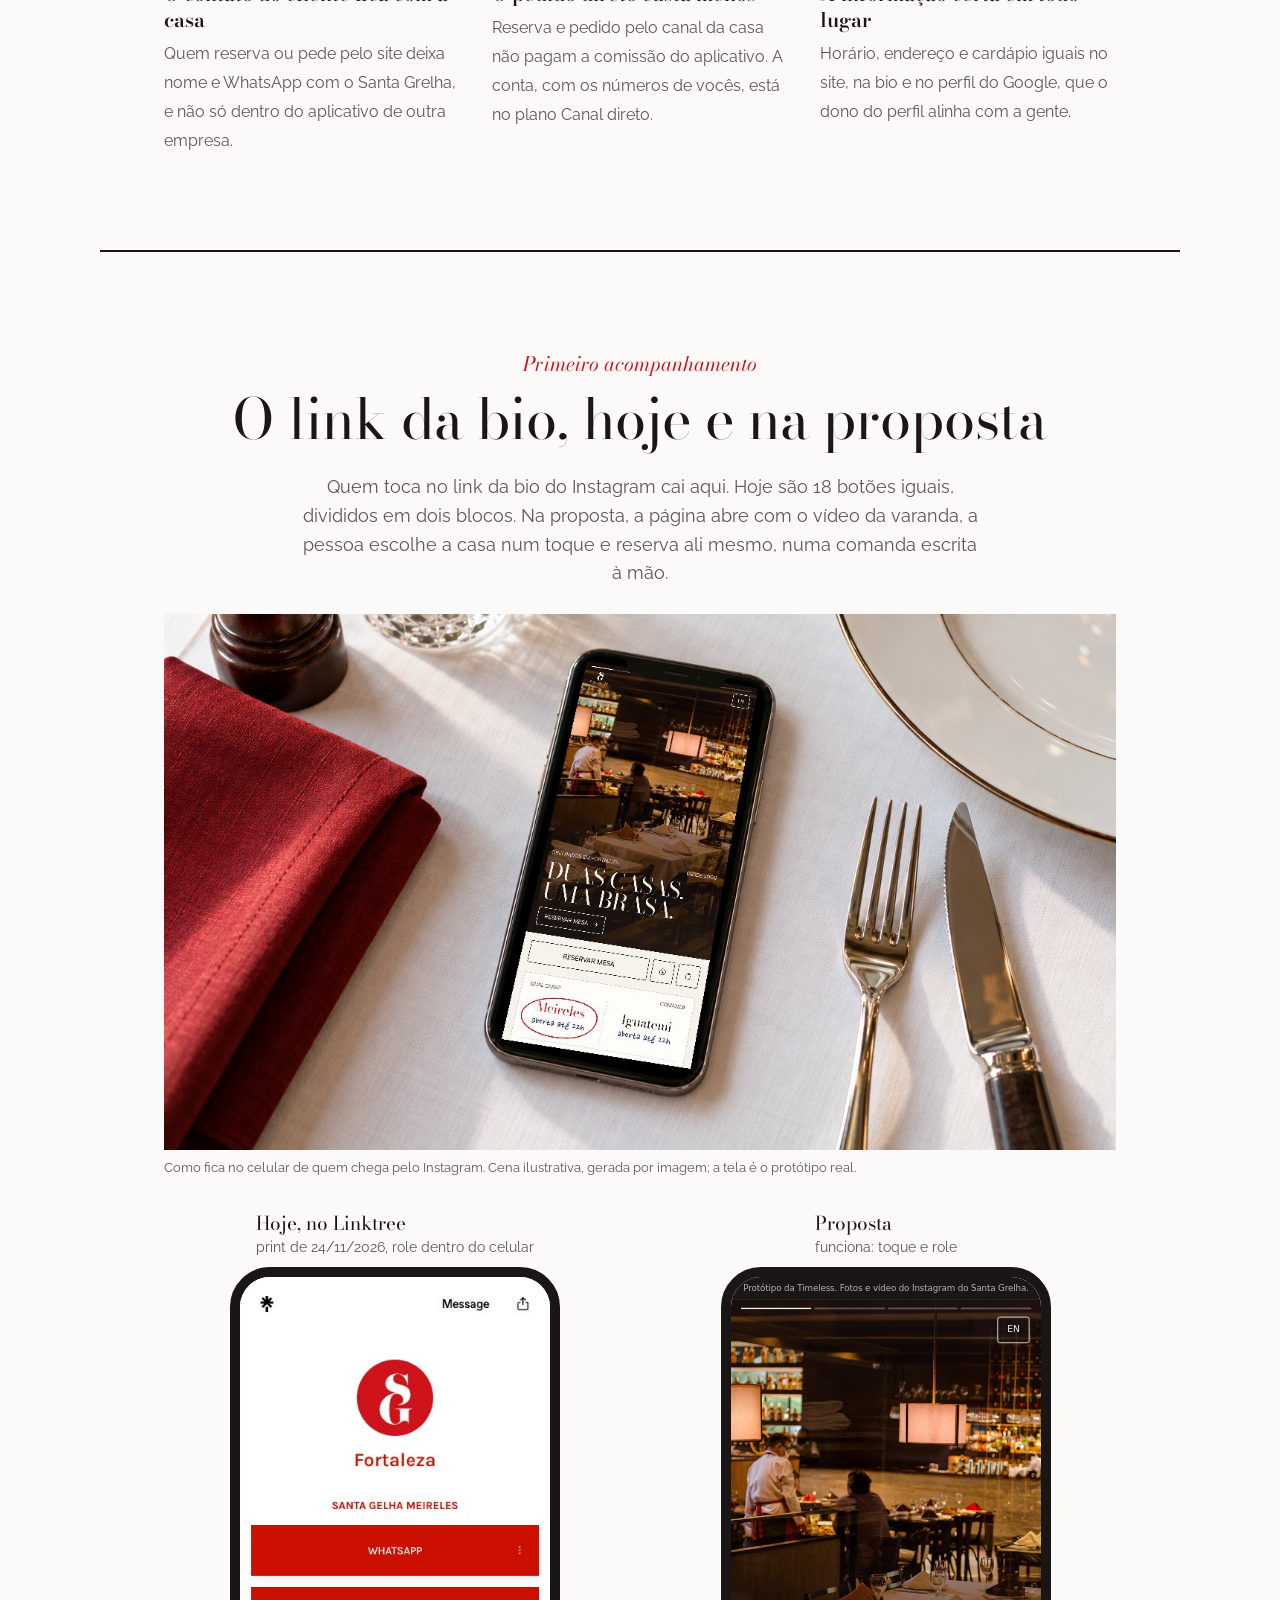
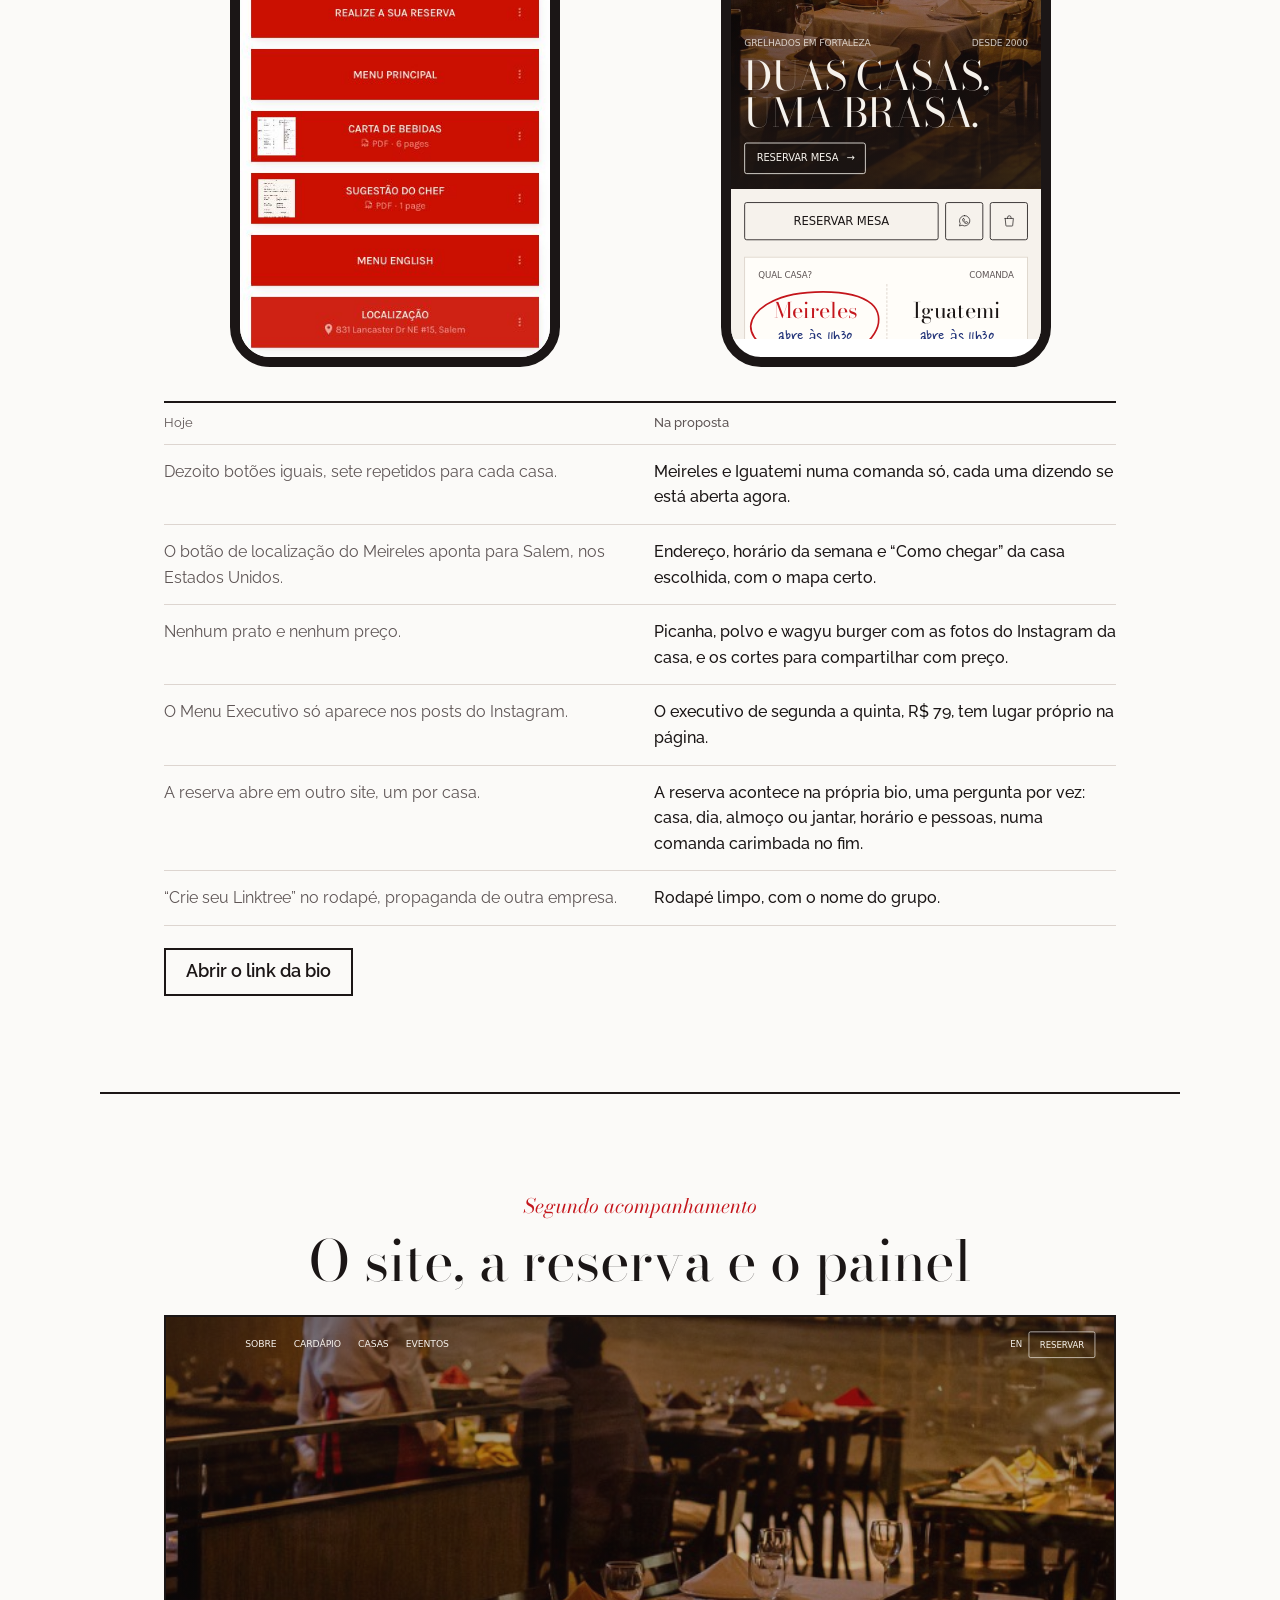
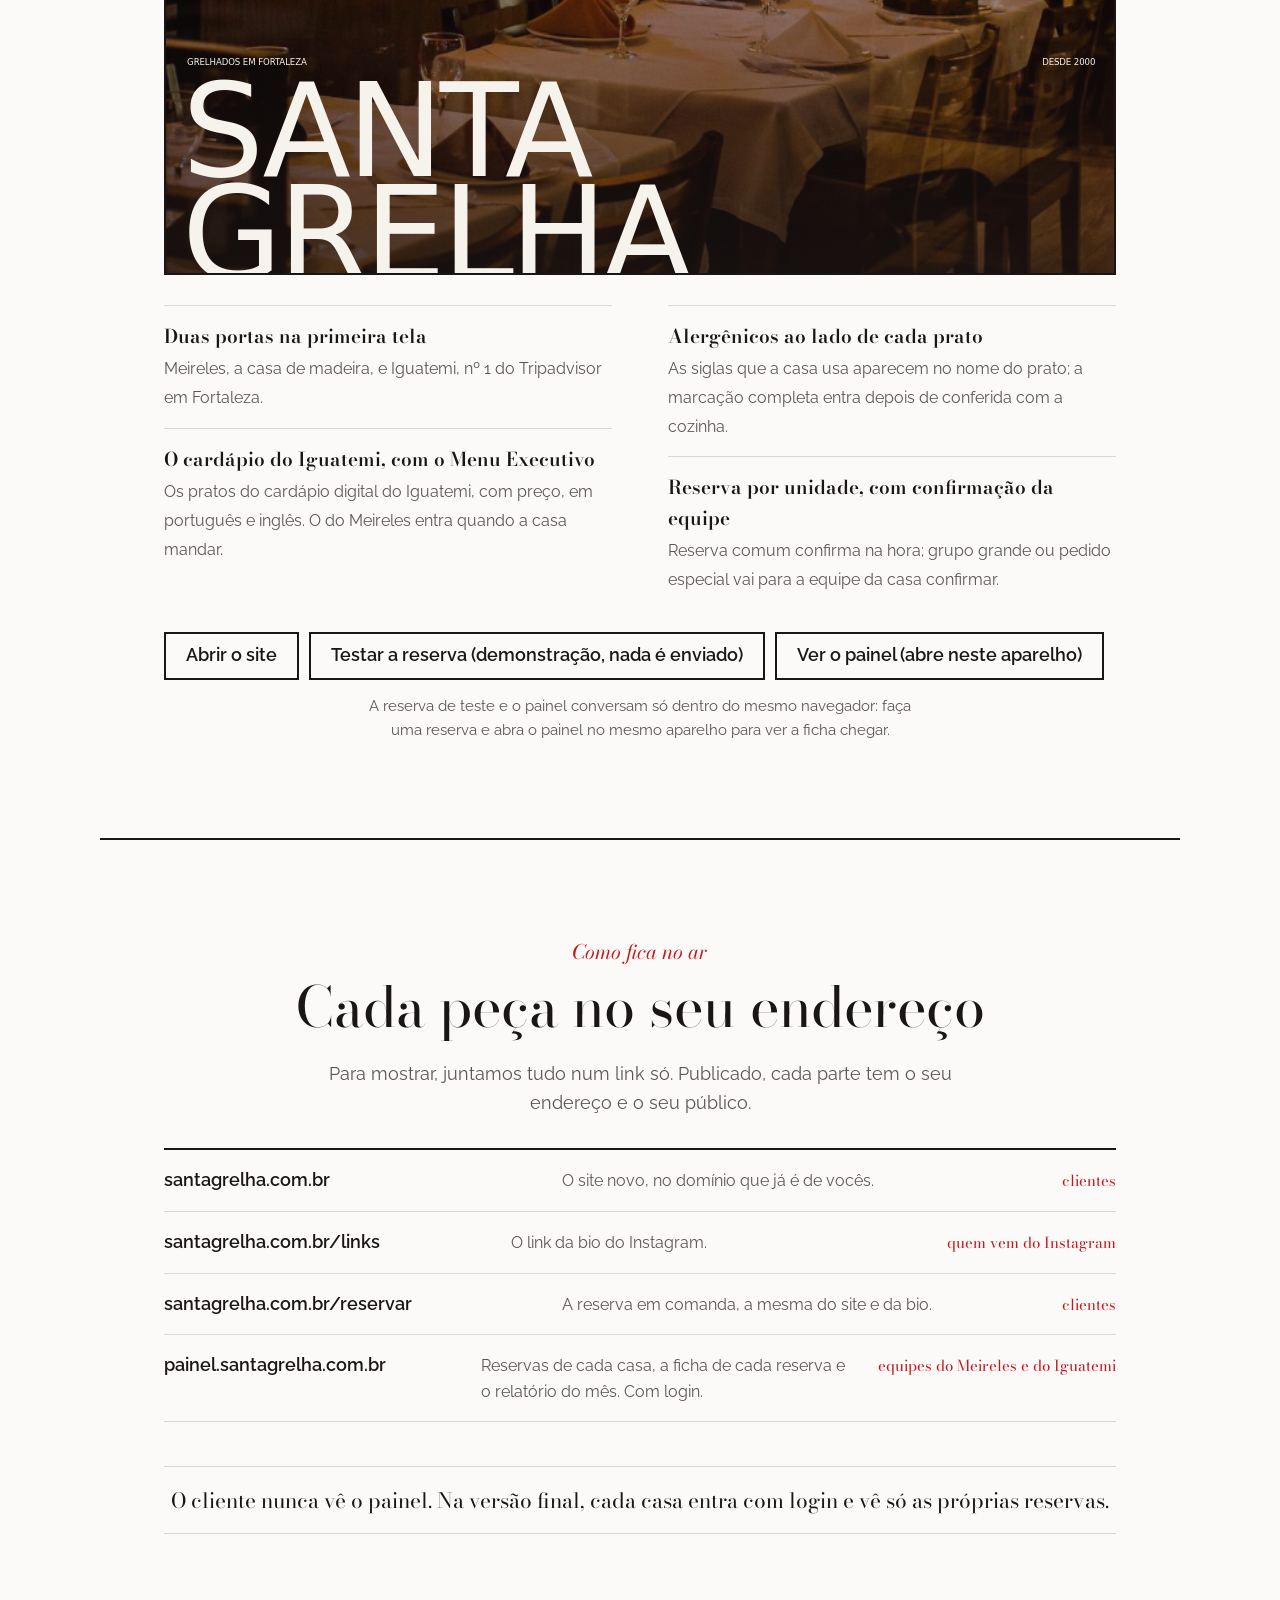
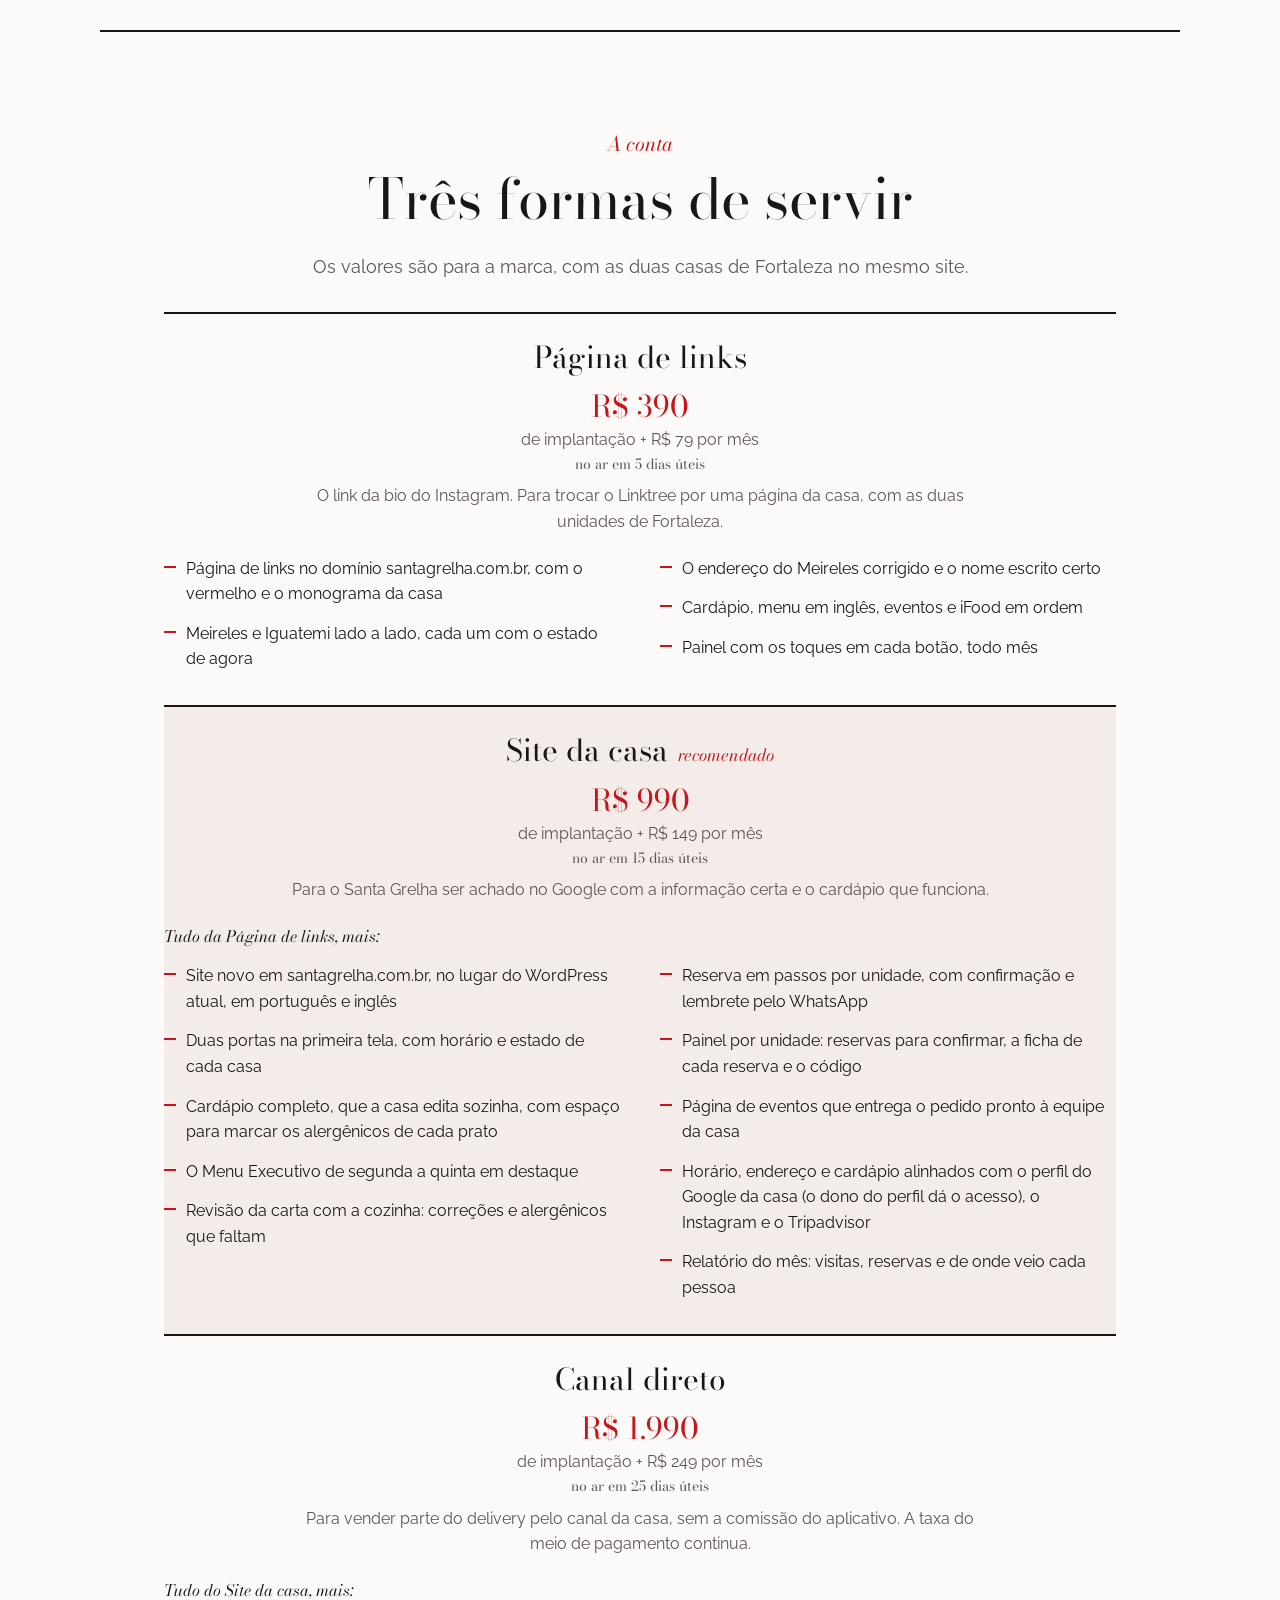
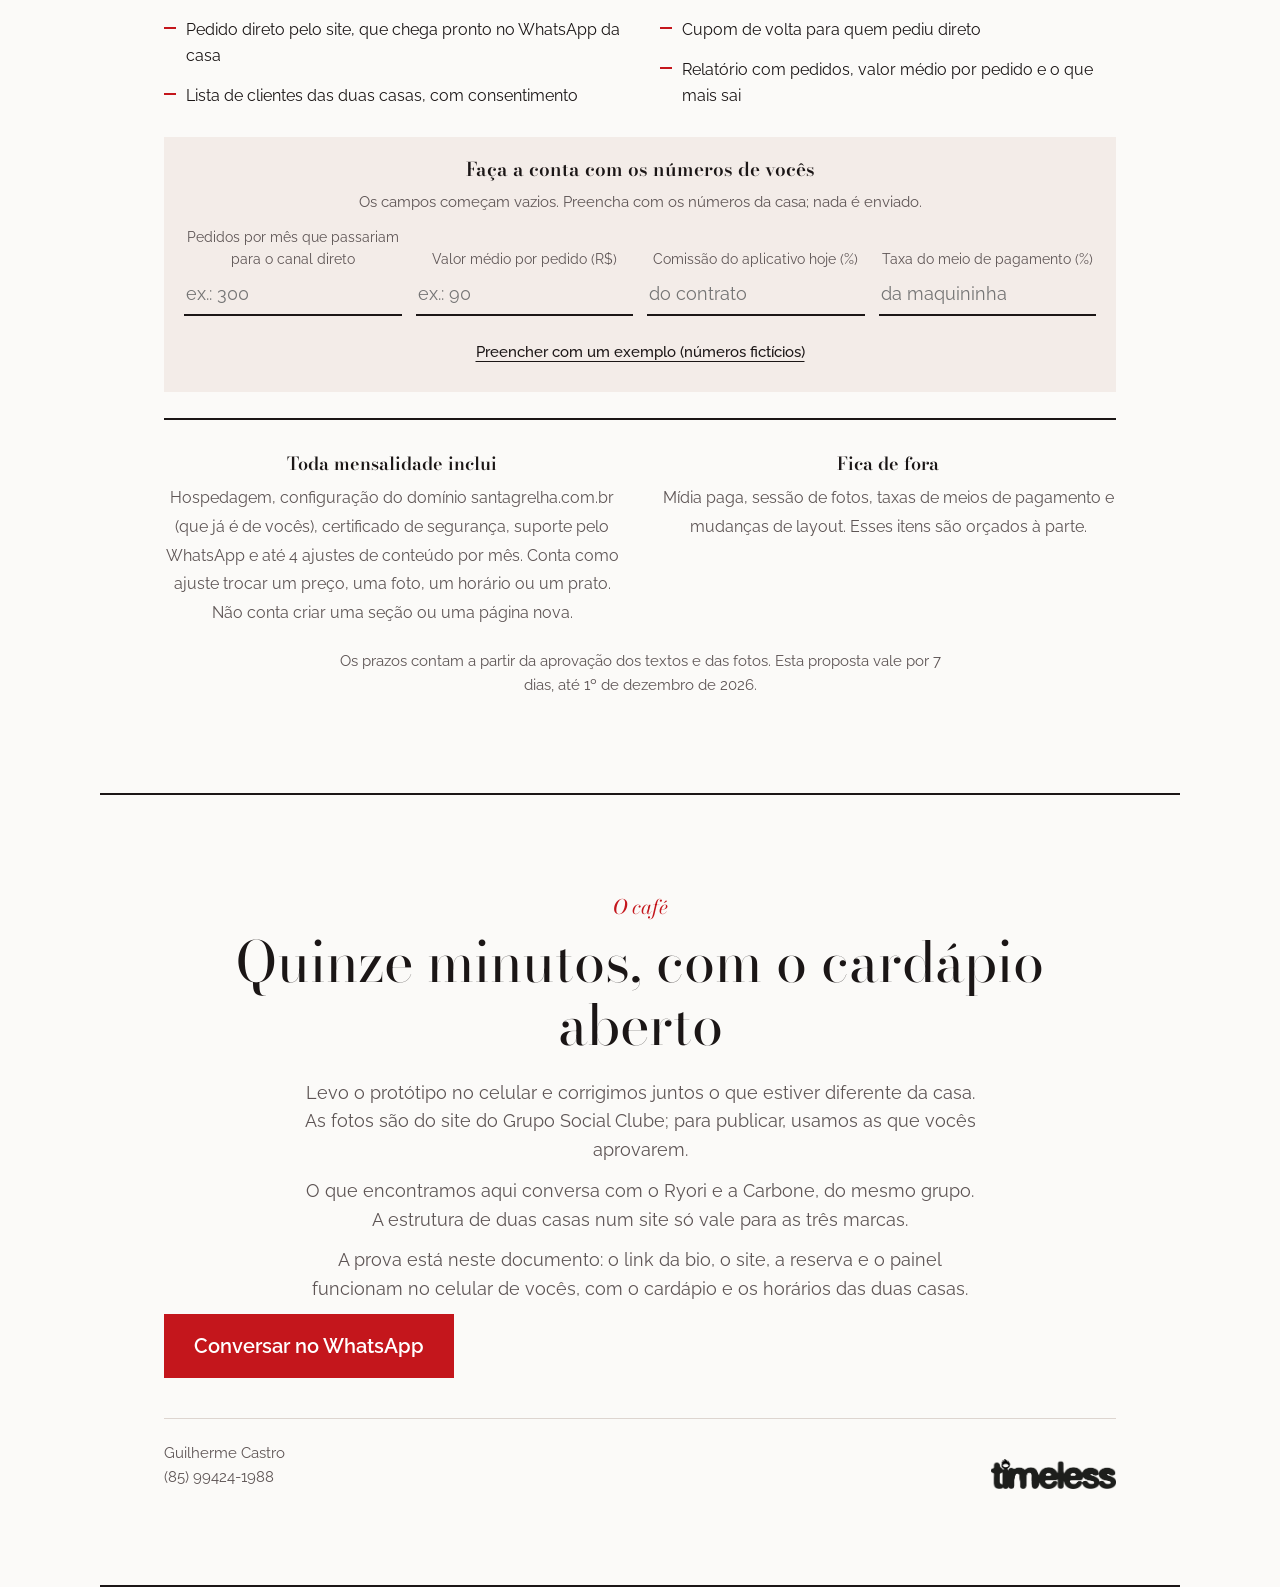
==== commit 8d7a3d1c: "Santa Grelha pronto para mostrar: reserva própria em comanda, proposta alinhada, cena do celular e P" ====
--- a/index.html
+++ b/index.html
@@ -204,7 +204,7 @@
     <figure><figcaption>Hoje, no Linktree<small>print de 24/11/2026, role dentro do celular</small></figcaption><div class="cel cel-img"><div class="rola" tabindex="0" aria-label="Print do Linktree atual"><img src="assets/linktree-hoje.jpg" alt="Linktree atual do Santa Grelha: dezoito botões iguais, sete repetidos para cada casa"></div></div></figure>
     <figure><figcaption>Proposta<small>funciona: toque e role</small></figcaption><div class="cel"><iframe src="site/links/" title="Protótipo do link da bio"></iframe></div></figure>
   </div>
-  <div class="troca"><div><span>Hoje</span><span>Na proposta</span></div><div><span>Dezoito botões iguais, sete repetidos para cada casa.</span><span>Meireles e Iguatemi numa comanda só, cada uma dizendo se está aberta agora.</span></div><div><span>O botão de localização do Meireles aponta para Salem, nos Estados Unidos.</span><span>Endereço, horário da semana e “Como chegar” da casa escolhida, com o mapa certo.</span></div><div><span>Nenhum prato e nenhum preço.</span><span>Picanha, polvo e wagyu burger com as fotos do Instagram da casa, e os cortes para compartilhar com preço.</span></div><div><span>O Menu Executivo só aparece nos posts do Instagram.</span><span>O executivo de segunda a quinta, R$ 79, tem lugar próprio na página.</span></div><div><span>A reserva abre em outro site, um por casa.</span><span>A reserva acontece na própria bio: casa, dia, hora e pessoas, carimbada no fim, com o canhoto para a agenda.</span></div><div><span>“Crie seu Linktree” no rodapé, propaganda de outra empresa.</span><span>Rodapé limpo, com o nome do grupo.</span></div></div>
+  <div class="troca"><div><span>Hoje</span><span>Na proposta</span></div><div><span>Dezoito botões iguais, sete repetidos para cada casa.</span><span>Meireles e Iguatemi numa comanda só, cada uma dizendo se está aberta agora.</span></div><div><span>O botão de localização do Meireles aponta para Salem, nos Estados Unidos.</span><span>Endereço, horário da semana e “Como chegar” da casa escolhida, com o mapa certo.</span></div><div><span>Nenhum prato e nenhum preço.</span><span>Picanha, polvo e wagyu burger com as fotos do Instagram da casa, e os cortes para compartilhar com preço.</span></div><div><span>O Menu Executivo só aparece nos posts do Instagram.</span><span>O executivo de segunda a quinta, R$ 79, tem lugar próprio na página.</span></div><div><span>A reserva abre em outro site, um por casa.</span><span>A reserva acontece na própria bio, uma pergunta por vez: casa, dia, almoço ou jantar, horário e pessoas, numa comanda carimbada no fim.</span></div><div><span>“Crie seu Linktree” no rodapé, propaganda de outra empresa.</span><span>Rodapé limpo, com o nome do grupo.</span></div></div>
   <a class="abrir" href="site/links/">Abrir o link da bio</a>
 </section>
 
@@ -221,7 +221,7 @@
   <h2>Como fica no ar</h2>
   <h3>Cada peça no seu endereço</h3>
   <p class="texto mut">Para mostrar, juntamos tudo num link só. Publicado, cada parte tem o seu endereço e o seu público.</p>
-  <div class="enderecos"><div><b>santagrelha.com.br</b><span>O site novo, no domínio que já é de vocês.</span><em>clientes</em></div><div><b>santagrelha.com.br/links</b><span>O link da bio do Instagram.</span><em>quem vem do Instagram</em></div><div><b>santagrelha.com.br/reservar</b><span>A reserva em passos, por unidade.</span><em>clientes</em></div><div><b>painel.santagrelha.com.br</b><span>Reservas de cada casa, a ficha de cada reserva e o relatório do mês. Com login.</span><em>equipes do Meireles e do Iguatemi</em></div></div>
+  <div class="enderecos"><div><b>santagrelha.com.br</b><span>O site novo, no domínio que já é de vocês.</span><em>clientes</em></div><div><b>santagrelha.com.br/links</b><span>O link da bio do Instagram.</span><em>quem vem do Instagram</em></div><div><b>santagrelha.com.br/reservar</b><span>A reserva em comanda, a mesma do site e da bio.</span><em>clientes</em></div><div><b>painel.santagrelha.com.br</b><span>Reservas de cada casa, a ficha de cada reserva e o relatório do mês. Com login.</span><em>equipes do Meireles e do Iguatemi</em></div></div>
   <p class="fica">O cliente nunca vê o painel. Na versão final, cada casa entra com login e vê só as próprias reservas.</p>
 </section>
 
